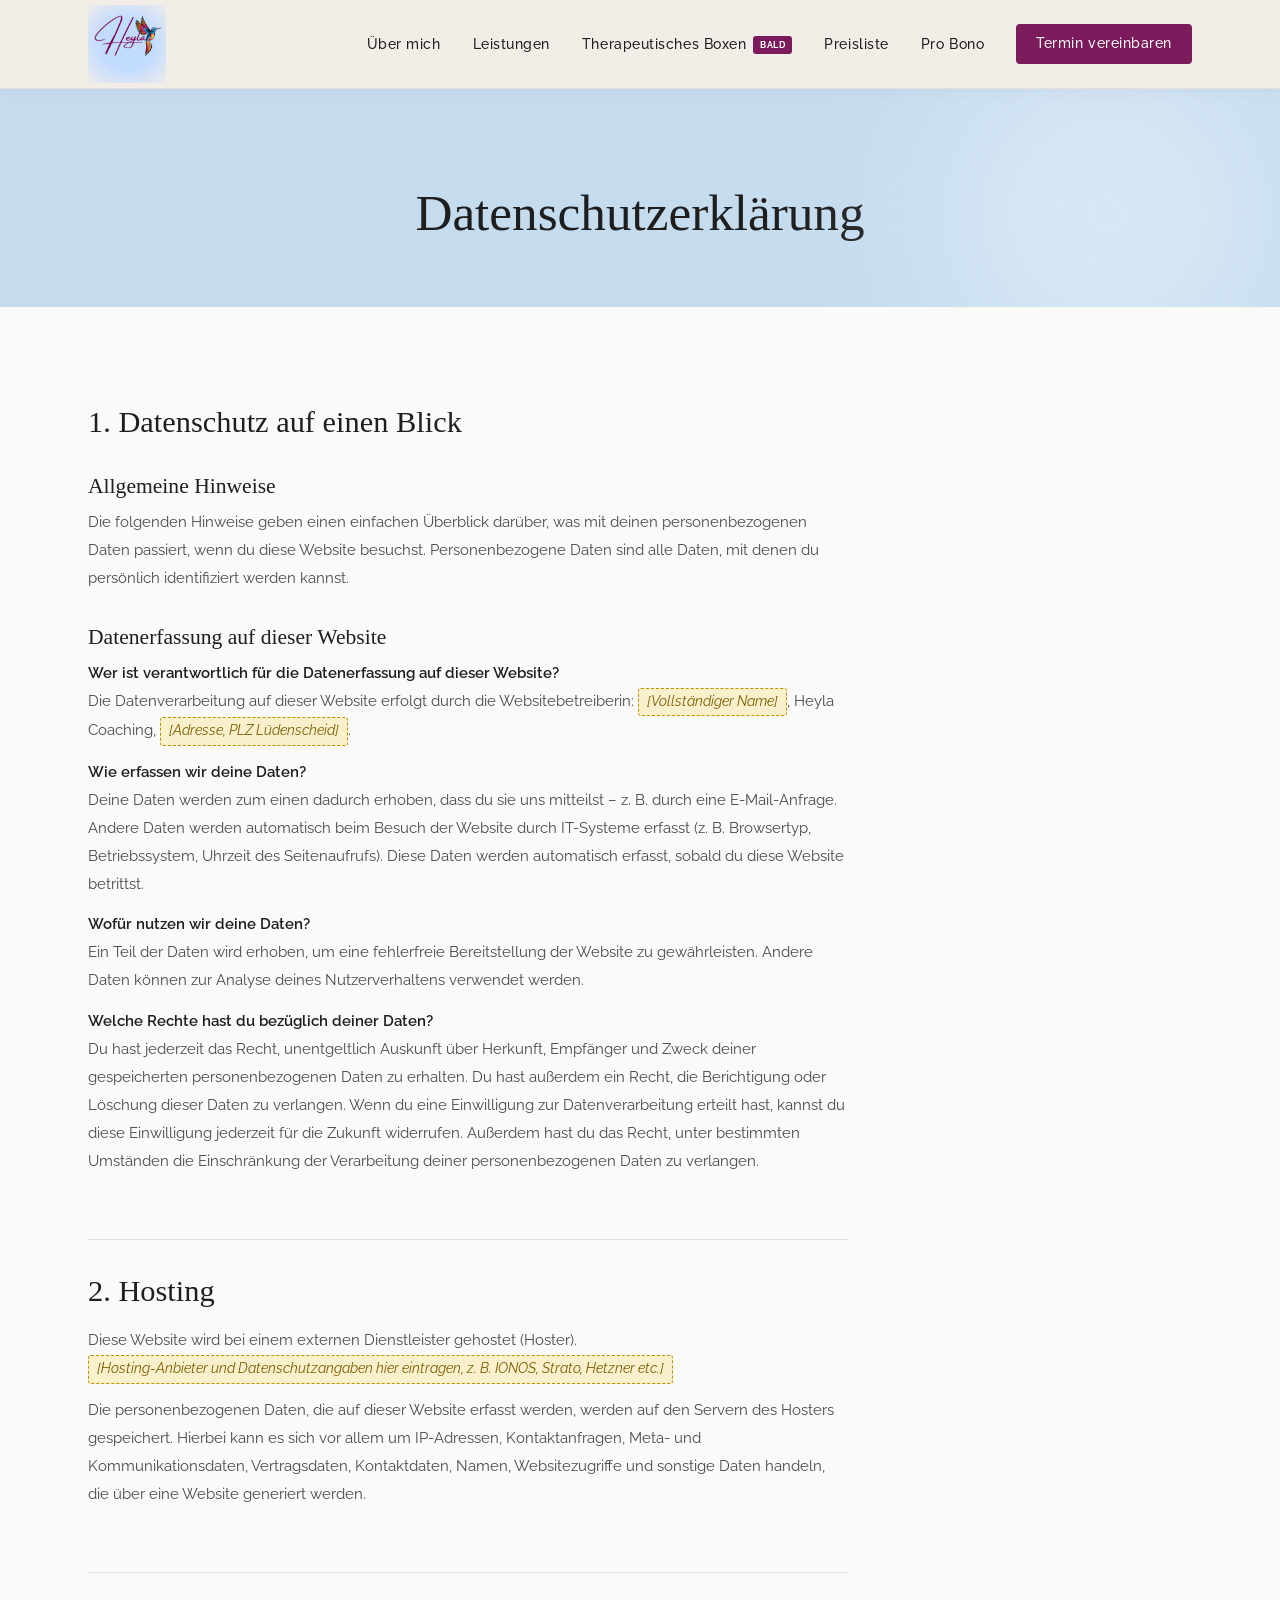
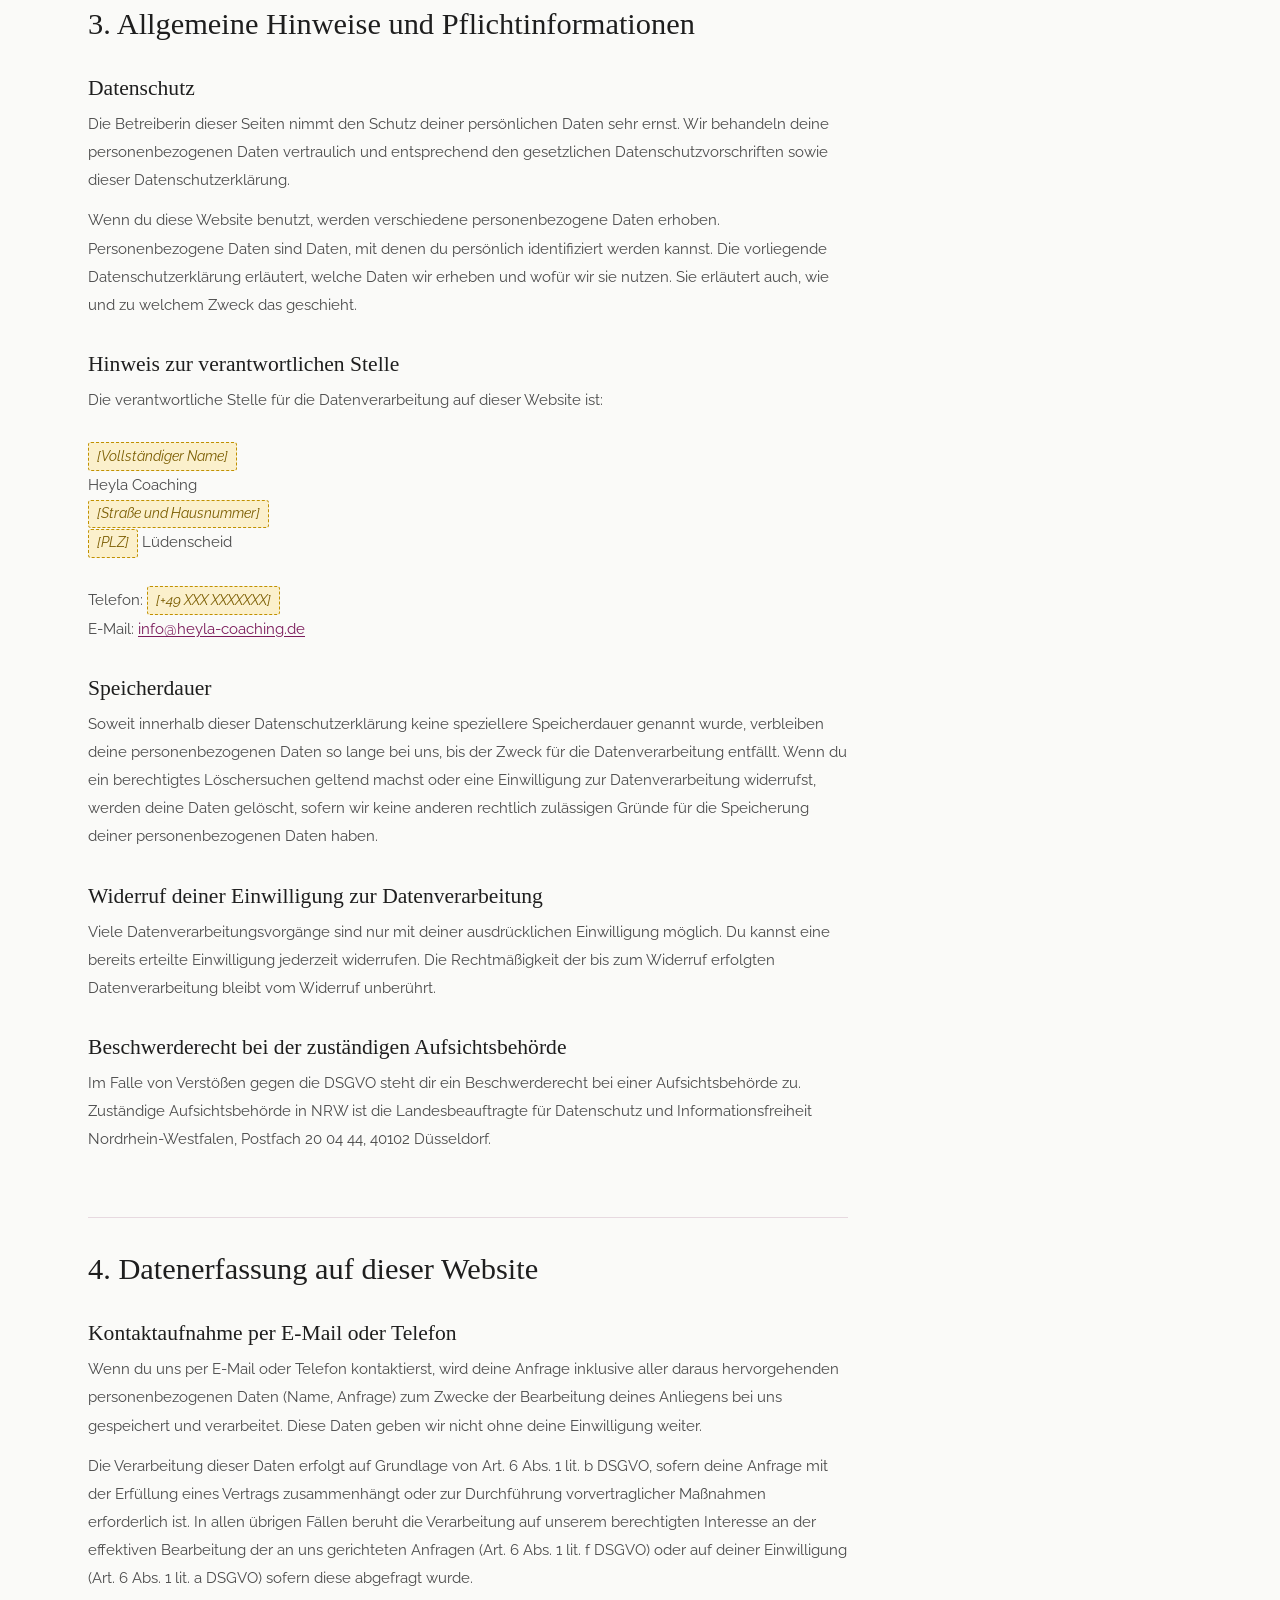
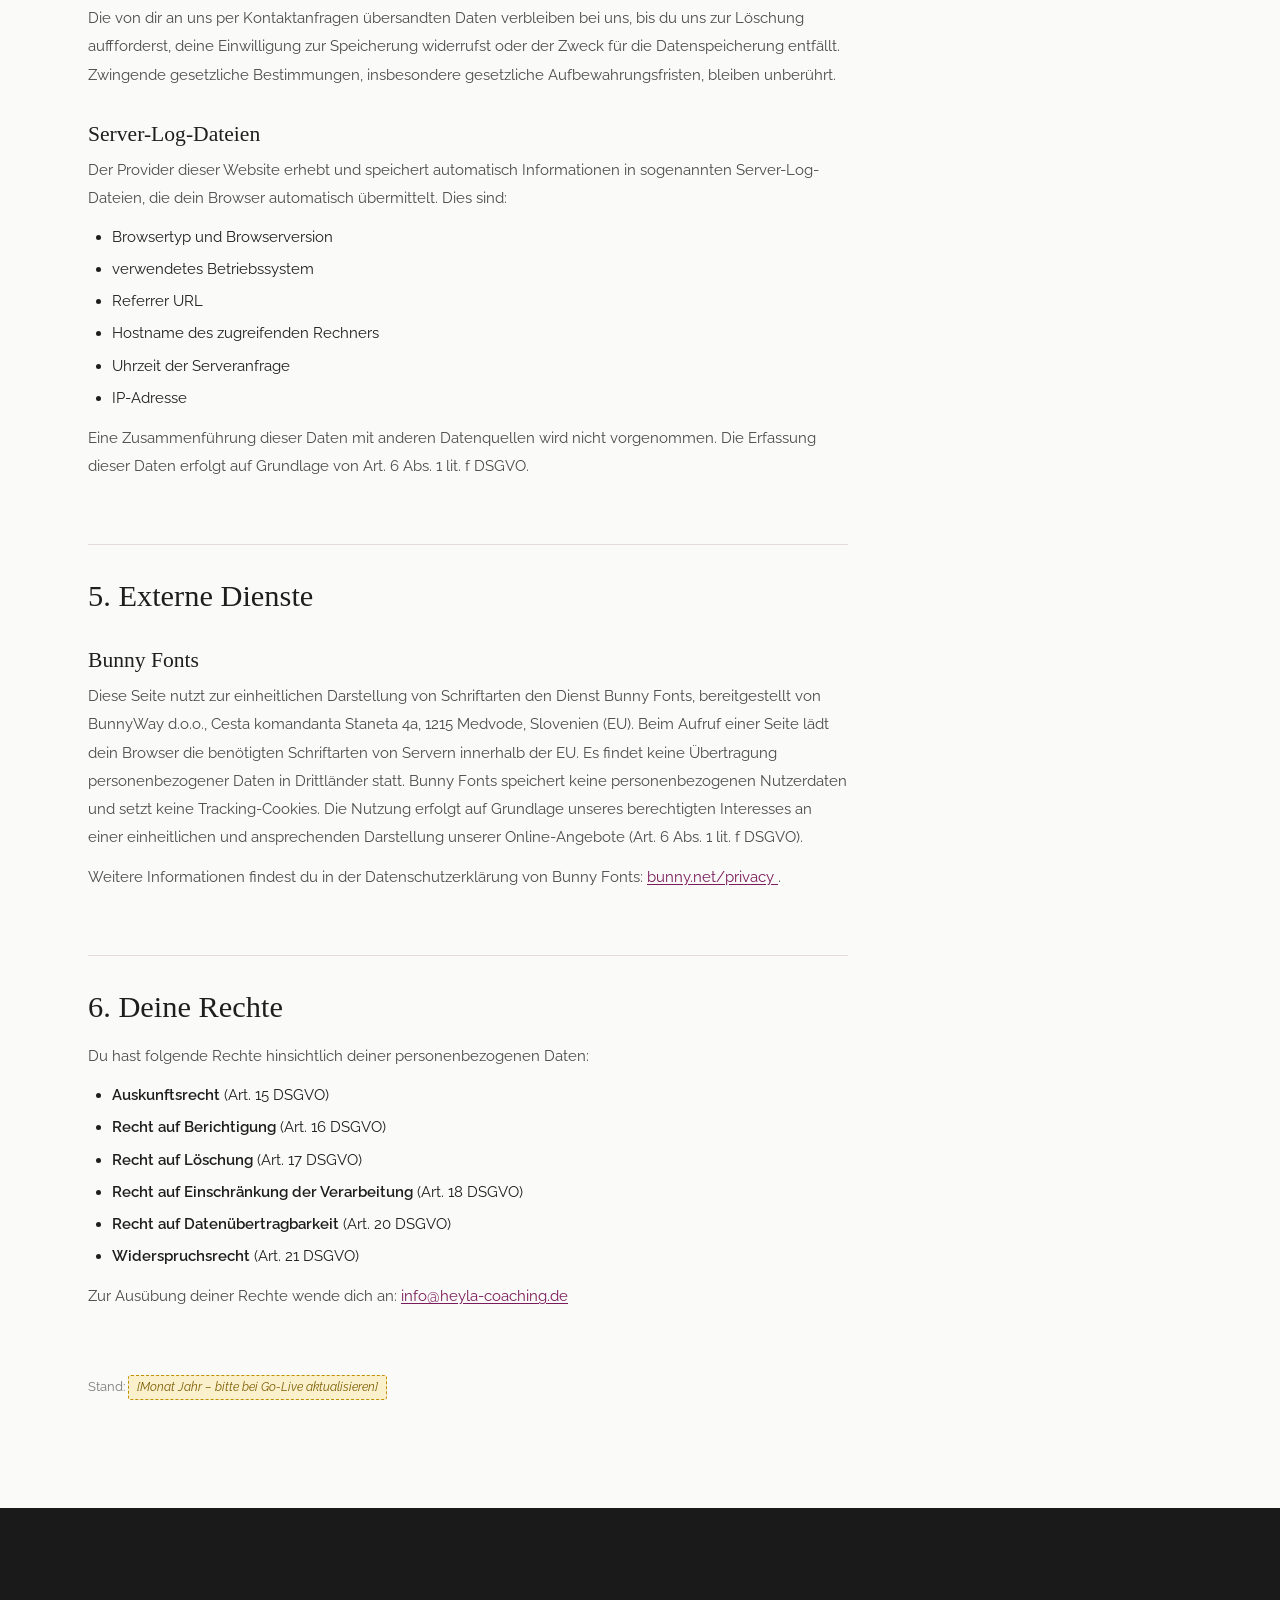
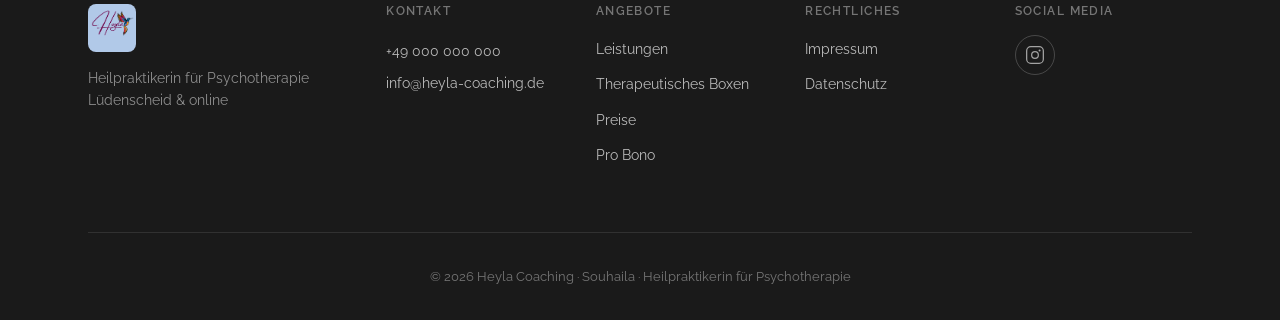
==== datenschutz.html @ d90b0744 "Mobile-Optimierung + Pre-Launch-Test Responsive: - 768px: Spacing reduziert, probono-who-grid 1 Spal" ====
<!DOCTYPE html>
<html lang="de">
<head>
  <meta charset="UTF-8">
  <meta name="viewport" content="width=device-width, initial-scale=1.0">
  <meta name="robots" content="noindex">
  <title>Datenschutzerklärung – Heyla Coaching</title>

  <link rel="preconnect" href="https://fonts.bunny.net">
  <link href="https://fonts.bunny.net/css?family=cormorant-garamond:300,300i,400,400i,500,500i,600,600i|great-vibes:400|raleway:300,400,500,600&display=swap" rel="stylesheet">

  <link rel="stylesheet" href="style.css">
</head>
<body>

  <!-- ===== HEADER ===== -->
  <header class="header" id="header">
    <div class="header__inner container">

      <a href="index.html" class="header__logo">
        <img src="Logo.jpg" alt="Heyla Coaching Logo" class="logo-img">
      </a>

      <nav class="nav" id="nav" aria-label="Hauptnavigation">
        <ul class="nav__list">
          <li><a href="index.html#ueber-mich" class="nav__link">Über mich</a></li>
          <li><a href="index.html#angebote" class="nav__link">Leistungen</a></li>
          <li>
            <a href="therapeutisches-boxen.html" class="nav__link nav__link--badge">
              Therapeutisches Boxen
              <span class="nav__badge">Bald</span>
            </a>
          </li>
          <li><a href="honorar.html" class="nav__link">Preisliste</a></li>
          <li><a href="pro-bono.html" class="nav__link">Pro Bono</a></li>
          <li><a href="index.html#kontakt" class="nav__link nav__link--cta">Termin vereinbaren</a></li>
        </ul>
      </nav>

      <button class="burger" id="burger" aria-label="Menü öffnen" aria-expanded="false">
        <span></span>
        <span></span>
        <span></span>
      </button>

    </div>
  </header>

  <main>

    <section class="page-hero" style="padding-bottom: var(--space-md);">
      <div class="container">
        <h1 class="page-hero__title" style="font-size: clamp(2rem, 5vw, 3.2rem);">Datenschutz&shy;erklärung</h1>
      </div>
    </section>

    <section class="legal-page">
      <div class="container">
        <div class="legal-content">

          <h2>1. Datenschutz auf einen Blick</h2>

          <h3>Allgemeine Hinweise</h3>
          <p>
            Die folgenden Hinweise geben einen einfachen Überblick darüber, was mit deinen
            personenbezogenen Daten passiert, wenn du diese Website besuchst. Personenbezogene
            Daten sind alle Daten, mit denen du persönlich identifiziert werden kannst.
          </p>

          <h3>Datenerfassung auf dieser Website</h3>
          <p>
            <strong>Wer ist verantwortlich für die Datenerfassung auf dieser Website?</strong><br>
            Die Datenverarbeitung auf dieser Website erfolgt durch die Websitebetreiberin:
            <span class="placeholder-field">[Vollständiger Name]</span>, Heyla Coaching,
            <span class="placeholder-field">[Adresse, PLZ Lüdenscheid]</span>.
          </p>
          <p>
            <strong>Wie erfassen wir deine Daten?</strong><br>
            Deine Daten werden zum einen dadurch erhoben, dass du sie uns mitteilst –
            z. B. durch eine E-Mail-Anfrage. Andere Daten werden automatisch beim Besuch
            der Website durch IT-Systeme erfasst (z. B. Browsertyp, Betriebssystem, Uhrzeit des Seitenaufrufs).
            Diese Daten werden automatisch erfasst, sobald du diese Website betrittst.
          </p>
          <p>
            <strong>Wofür nutzen wir deine Daten?</strong><br>
            Ein Teil der Daten wird erhoben, um eine fehlerfreie Bereitstellung der Website zu gewährleisten.
            Andere Daten können zur Analyse deines Nutzerverhaltens verwendet werden.
          </p>
          <p>
            <strong>Welche Rechte hast du bezüglich deiner Daten?</strong><br>
            Du hast jederzeit das Recht, unentgeltlich Auskunft über Herkunft, Empfänger und Zweck
            deiner gespeicherten personenbezogenen Daten zu erhalten. Du hast außerdem ein Recht,
            die Berichtigung oder Löschung dieser Daten zu verlangen. Wenn du eine Einwilligung zur
            Datenverarbeitung erteilt hast, kannst du diese Einwilligung jederzeit für die Zukunft
            widerrufen. Außerdem hast du das Recht, unter bestimmten Umständen die Einschränkung
            der Verarbeitung deiner personenbezogenen Daten zu verlangen.
          </p>

          <h2>2. Hosting</h2>
          <p>
            Diese Website wird bei einem externen Dienstleister gehostet (Hoster).
            <span class="placeholder-field">[Hosting-Anbieter und Datenschutzangaben hier eintragen, z. B. IONOS, Strato, Hetzner etc.]</span>
          </p>
          <p>
            Die personenbezogenen Daten, die auf dieser Website erfasst werden, werden auf den Servern
            des Hosters gespeichert. Hierbei kann es sich vor allem um IP-Adressen, Kontaktanfragen,
            Meta- und Kommunikationsdaten, Vertragsdaten, Kontaktdaten, Namen, Websitezugriffe und
            sonstige Daten handeln, die über eine Website generiert werden.
          </p>

          <h2>3. Allgemeine Hinweise und Pflichtinformationen</h2>

          <h3>Datenschutz</h3>
          <p>
            Die Betreiberin dieser Seiten nimmt den Schutz deiner persönlichen Daten sehr ernst.
            Wir behandeln deine personenbezogenen Daten vertraulich und entsprechend den gesetzlichen
            Datenschutzvorschriften sowie dieser Datenschutzerklärung.
          </p>
          <p>
            Wenn du diese Website benutzt, werden verschiedene personenbezogene Daten erhoben.
            Personenbezogene Daten sind Daten, mit denen du persönlich identifiziert werden kannst.
            Die vorliegende Datenschutzerklärung erläutert, welche Daten wir erheben und wofür wir
            sie nutzen. Sie erläutert auch, wie und zu welchem Zweck das geschieht.
          </p>

          <h3>Hinweis zur verantwortlichen Stelle</h3>
          <p>
            Die verantwortliche Stelle für die Datenverarbeitung auf dieser Website ist:<br><br>
            <span class="placeholder-field">[Vollständiger Name]</span><br>
            Heyla Coaching<br>
            <span class="placeholder-field">[Straße und Hausnummer]</span><br>
            <span class="placeholder-field">[PLZ]</span> Lüdenscheid<br><br>
            Telefon: <span class="placeholder-field">[+49 XXX XXXXXXX]</span><br>
            E-Mail: <a href="mailto:info@heyla-coaching.de">info@heyla-coaching.de</a>
          </p>

          <h3>Speicherdauer</h3>
          <p>
            Soweit innerhalb dieser Datenschutzerklärung keine speziellere Speicherdauer genannt wurde,
            verbleiben deine personenbezogenen Daten so lange bei uns, bis der Zweck für die
            Datenverarbeitung entfällt. Wenn du ein berechtigtes Löschersuchen geltend machst oder
            eine Einwilligung zur Datenverarbeitung widerrufst, werden deine Daten gelöscht,
            sofern wir keine anderen rechtlich zulässigen Gründe für die Speicherung deiner
            personenbezogenen Daten haben.
          </p>

          <h3>Widerruf deiner Einwilligung zur Datenverarbeitung</h3>
          <p>
            Viele Datenverarbeitungsvorgänge sind nur mit deiner ausdrücklichen Einwilligung möglich.
            Du kannst eine bereits erteilte Einwilligung jederzeit widerrufen. Die Rechtmäßigkeit
            der bis zum Widerruf erfolgten Datenverarbeitung bleibt vom Widerruf unberührt.
          </p>

          <h3>Beschwerderecht bei der zuständigen Aufsichtsbehörde</h3>
          <p>
            Im Falle von Verstößen gegen die DSGVO steht dir ein Beschwerderecht bei einer
            Aufsichtsbehörde zu. Zuständige Aufsichtsbehörde in NRW ist die
            Landesbeauftragte für Datenschutz und Informationsfreiheit Nordrhein-Westfalen,
            Postfach 20 04 44, 40102 Düsseldorf.
          </p>

          <h2>4. Datenerfassung auf dieser Website</h2>

          <h3>Kontaktaufnahme per E-Mail oder Telefon</h3>
          <p>
            Wenn du uns per E-Mail oder Telefon kontaktierst, wird deine Anfrage inklusive aller daraus
            hervorgehenden personenbezogenen Daten (Name, Anfrage) zum Zwecke der Bearbeitung deines
            Anliegens bei uns gespeichert und verarbeitet. Diese Daten geben wir nicht ohne deine
            Einwilligung weiter.
          </p>
          <p>
            Die Verarbeitung dieser Daten erfolgt auf Grundlage von Art. 6 Abs. 1 lit. b DSGVO,
            sofern deine Anfrage mit der Erfüllung eines Vertrags zusammenhängt oder zur Durchführung
            vorvertraglicher Maßnahmen erforderlich ist. In allen übrigen Fällen beruht die Verarbeitung
            auf unserem berechtigten Interesse an der effektiven Bearbeitung der an uns gerichteten
            Anfragen (Art. 6 Abs. 1 lit. f DSGVO) oder auf deiner Einwilligung (Art. 6 Abs. 1 lit. a DSGVO)
            sofern diese abgefragt wurde.
          </p>
          <p>
            Die von dir an uns per Kontaktanfragen übersandten Daten verbleiben bei uns, bis du uns
            zur Löschung auffforderst, deine Einwilligung zur Speicherung widerrufst oder der Zweck
            für die Datenspeicherung entfällt. Zwingende gesetzliche Bestimmungen, insbesondere
            gesetzliche Aufbewahrungsfristen, bleiben unberührt.
          </p>

          <h3>Server-Log-Dateien</h3>
          <p>
            Der Provider dieser Website erhebt und speichert automatisch Informationen in sogenannten
            Server-Log-Dateien, die dein Browser automatisch übermittelt. Dies sind:
          </p>
          <ul>
            <li>Browsertyp und Browserversion</li>
            <li>verwendetes Betriebssystem</li>
            <li>Referrer URL</li>
            <li>Hostname des zugreifenden Rechners</li>
            <li>Uhrzeit der Serveranfrage</li>
            <li>IP-Adresse</li>
          </ul>
          <p>
            Eine Zusammenführung dieser Daten mit anderen Datenquellen wird nicht vorgenommen.
            Die Erfassung dieser Daten erfolgt auf Grundlage von Art. 6 Abs. 1 lit. f DSGVO.
          </p>

          <h2>5. Externe Dienste</h2>

          <h3>Bunny Fonts</h3>
          <p>
            Diese Seite nutzt zur einheitlichen Darstellung von Schriftarten den Dienst Bunny Fonts,
            bereitgestellt von BunnyWay d.o.o., Cesta komandanta Staneta 4a, 1215 Medvode, Slovenien (EU).
            Beim Aufruf einer Seite lädt dein Browser die benötigten Schriftarten von Servern innerhalb
            der EU. Es findet keine Übertragung personenbezogener Daten in Drittländer statt.
            Bunny Fonts speichert keine personenbezogenen Nutzerdaten und setzt keine Tracking-Cookies.
            Die Nutzung erfolgt auf Grundlage unseres berechtigten Interesses an einer einheitlichen
            und ansprechenden Darstellung unserer Online-Angebote (Art. 6 Abs. 1 lit. f DSGVO).
          </p>
          <p>
            Weitere Informationen findest du in der Datenschutzerklärung von Bunny Fonts:
            <a href="https://bunny.net/privacy" target="_blank" rel="noopener noreferrer">
              bunny.net/privacy
            </a>.
          </p>

          <h2>6. Deine Rechte</h2>
          <p>Du hast folgende Rechte hinsichtlich deiner personenbezogenen Daten:</p>
          <ul>
            <li><strong>Auskunftsrecht</strong> (Art. 15 DSGVO)</li>
            <li><strong>Recht auf Berichtigung</strong> (Art. 16 DSGVO)</li>
            <li><strong>Recht auf Löschung</strong> (Art. 17 DSGVO)</li>
            <li><strong>Recht auf Einschränkung der Verarbeitung</strong> (Art. 18 DSGVO)</li>
            <li><strong>Recht auf Datenübertragbarkeit</strong> (Art. 20 DSGVO)</li>
            <li><strong>Widerspruchsrecht</strong> (Art. 21 DSGVO)</li>
          </ul>
          <p>
            Zur Ausübung deiner Rechte wende dich an:
            <a href="mailto:info@heyla-coaching.de">info@heyla-coaching.de</a>
          </p>

          <p style="margin-top: var(--space-lg); font-size: 0.82rem; color: var(--text-light);">
            Stand: <span class="placeholder-field">[Monat Jahr – bitte bei Go-Live aktualisieren]</span>
          </p>

        </div>
      </div>
    </section>

  </main>

  <!-- ===== FOOTER ===== -->
  <footer class="footer">
    <div class="container">
      <div class="footer__inner">

        <div class="footer__brand">
          <img src="Logo.jpg" alt="Heyla Coaching" class="footer__logo">
          <p class="footer__tagline">Heilpraktikerin für Psychotherapie<br>Lüdenscheid &amp; online</p>
        </div>

        <div class="footer__contact">
          <h4 class="footer__heading">Kontakt</h4>
          <p>
            <a href="tel:+49000000000" class="footer__link">+49 000 000 000</a><br>
            <a href="mailto:info@heyla-coaching.de" class="footer__link">info@heyla-coaching.de</a>
          </p>
        </div>

        <div class="footer__nav">
          <h4 class="footer__heading">Angebote</h4>
          <ul class="footer__list">
            <li><a href="index.html#angebote" class="footer__link">Leistungen</a></li>
            <li><a href="therapeutisches-boxen.html" class="footer__link">Therapeutisches Boxen</a></li>
            <li><a href="honorar.html" class="footer__link">Preise</a></li>
            <li><a href="pro-bono.html" class="footer__link">Pro Bono</a></li>
          </ul>
        </div>

        <div class="footer__nav">
          <h4 class="footer__heading">Rechtliches</h4>
          <ul class="footer__list">
            <li><a href="impressum.html" class="footer__link">Impressum</a></li>
            <li><a href="datenschutz.html" class="footer__link">Datenschutz</a></li>
          </ul>
        </div>

        <div class="footer__social">
          <h4 class="footer__heading">Social Media</h4>
          <div class="social-links">
            <a href="https://www.instagram.com/heyla_coaching?igsh=MWkzM3N6ZHNwd3JidQ==" data-instagram-consent class="social-link" aria-label="Instagram" target="_blank" rel="noopener noreferrer">
              <svg width="20" height="20" viewBox="0 0 24 24" fill="none" stroke="currentColor" stroke-width="1.5">
                <rect x="2" y="2" width="20" height="20" rx="5" ry="5"/>
                <circle cx="12" cy="12" r="4"/>
                <circle cx="17.5" cy="6.5" r="0.5" fill="currentColor"/>
              </svg>
            </a>
          </div>
        </div>

      </div>

      <div class="footer__bottom">
        <p>&copy; 2026 Heyla Coaching · Souhaila · Heilpraktikerin für Psychotherapie</p>
      </div>

    </div>
  </footer>

  <script src="script.js"></script>
</body>
</html>
---- style.css ----
/* ============================================
   HEYLA COACHING – Stylesheet
   Heilpraktikerin für Psychotherapie
   Lüdenscheid & online
   ============================================ */

/* ===== CSS VARIABLEN ===== */
:root {
  /* Farben aus dem Logo */
  --powder-blue:    #C5DCEF;
  --powder-mid:     #A8C7E0;
  --powder-deep:    #8AAECB;
  --berry:          #7B1B5B;
  --berry-dark:     #5C1244;
  --berry-light:    #9B2B75;

  /* Neutrale Töne */
  --white:          #FAFAF8;
  --cream:          #F3EDE8;
  --text-dark:      #1E1E1E;
  --text-mid:       #4A4A4A;
  --text-light:     #7A7A7A;
  --border:         rgba(123, 27, 91, 0.15);

  /* Typografie */
  --font-display:   'Great Vibes', cursive;
  --font-heading:   'Cormorant Garamond', Georgia, serif;
  --font-body:      'Raleway', system-ui, sans-serif;

  /* Abstände */
  --space-xs:   0.5rem;
  --space-sm:   1rem;
  --space-md:   2rem;
  --space-lg:   4rem;
  --space-xl:   6rem;
  --space-2xl:  9rem;

  /* Layout */
  --container:    1200px;
  --container-narrow: 760px;
  --radius:       12px;
  --radius-lg:    24px;

  /* Übergänge */
  --transition:   0.3s ease;
}

/* ===== RESET & BASIS ===== */
*, *::before, *::after {
  box-sizing: border-box;
  margin: 0;
  padding: 0;
}

html {
  scroll-behavior: smooth;
  font-size: 16px;
}

body {
  font-family: var(--font-body);
  font-weight: 400;
  color: var(--text-dark);
  background-color: var(--white);
  line-height: 1.7;
  -webkit-font-smoothing: antialiased;
}

img {
  max-width: 100%;
  height: auto;
  display: block;
}

a {
  color: inherit;
  text-decoration: none;
}

ul {
  list-style: none;
}

/* ===== TYPOGRAFIE ===== */
h1, h2, h3, h4 {
  font-family: var(--font-heading);
  font-weight: 400;
  line-height: 1.25;
  color: var(--text-dark);
}

h1 { font-size: clamp(2.4rem, 6vw, 4.2rem); }
h2 { font-size: clamp(2rem, 4vw, 3rem); }
h3 { font-size: clamp(1.2rem, 2.5vw, 1.6rem); }

em {
  font-style: italic;
  color: var(--berry);
}

p {
  font-size: clamp(0.95rem, 2vw, 1.05rem);
  color: var(--text-mid);
  line-height: 1.8;
}

strong {
  font-weight: 600;
  color: var(--text-dark);
}

/* ===== LAYOUT-HELFER ===== */
.container {
  width: 100%;
  max-width: var(--container);
  margin-inline: auto;
  padding-inline: clamp(1.25rem, 5vw, 3rem);
}

.container--narrow {
  max-width: var(--container-narrow);
}

.text-center {
  text-align: center;
}

.cta-spacing {
  margin-top: var(--space-lg);
}

/* ===== SECTION HEADER ===== */
.section-header {
  margin-bottom: var(--space-lg);
}

.section-tag {
  display: inline-block;
  font-family: var(--font-body);
  font-size: 0.75rem;
  font-weight: 600;
  letter-spacing: 0.15em;
  text-transform: uppercase;
  color: var(--berry);
  margin-bottom: var(--space-sm);
}

.section-tag--light {
  color: rgba(255, 255, 255, 0.8);
}

.section-title {
  margin-top: 0.5rem;
}

/* ===== BUTTONS ===== */
.btn {
  display: inline-flex;
  align-items: center;
  justify-content: center;
  min-height: 52px;
  padding: 0.85rem 2rem;
  font-family: var(--font-body);
  font-size: 0.9rem;
  font-weight: 600;
  letter-spacing: 0.05em;
  text-transform: uppercase;
  border-radius: 4px;
  border: 2px solid transparent;
  cursor: pointer;
  transition: background var(--transition), color var(--transition),
              border-color var(--transition), transform var(--transition),
              box-shadow var(--transition);
  white-space: nowrap;
}

.btn:hover {
  transform: translateY(-2px);
}

.btn--primary {
  background: var(--berry);
  color: var(--white);
  border-color: var(--berry);
}

.btn--primary:hover {
  background: var(--berry-dark);
  border-color: var(--berry-dark);
  box-shadow: 0 8px 24px rgba(123, 27, 91, 0.3);
}

.btn--outline {
  background: transparent;
  color: var(--berry);
  border-color: var(--berry);
}

.btn--outline:hover {
  background: var(--berry);
  color: var(--white);
}

.btn--white {
  background: var(--white);
  color: var(--berry);
  border-color: var(--white);
}

.btn--white:hover {
  background: var(--cream);
  box-shadow: 0 8px 24px rgba(0, 0, 0, 0.15);
}

.btn--outline-white {
  background: transparent;
  color: var(--white);
  border-color: rgba(255, 255, 255, 0.6);
}

.btn--outline-white:hover {
  background: rgba(255, 255, 255, 0.15);
  border-color: var(--white);
}

/* ===== HEADER ===== */
.header {
  position: fixed;
  top: 0;
  left: 0;
  right: 0;
  z-index: 100;
  background: var(--cream);
  border-bottom: 1px solid rgba(123, 27, 91, 0.08);
  box-shadow: 0 2px 16px rgba(0, 0, 0, 0.04);
  transition: box-shadow var(--transition);
}

.header__inner {
  display: flex;
  align-items: center;
  justify-content: space-between;
  height: 88px;
}

.header__logo {
  flex-shrink: 0;
}

.logo-img {
  height: 78px;
  width: auto;
  object-fit: contain;
  /* Ränder weich in den weißen Header ausblenden */
  -webkit-mask-image: radial-gradient(ellipse 78% 72% at 50% 50%, black 45%, transparent 100%);
  mask-image: radial-gradient(ellipse 78% 72% at 50% 50%, black 45%, transparent 100%);
}

/* Navigation */
.nav__list {
  display: flex;
  align-items: center;
  gap: clamp(1rem, 2.5vw, 2rem);
}

.nav__link {
  font-size: 0.85rem;
  font-weight: 500;
  letter-spacing: 0.04em;
  color: var(--text-dark);
  transition: color var(--transition);
  position: relative;
}

.nav__link::after {
  content: '';
  position: absolute;
  left: 0;
  bottom: -4px;
  width: 0;
  height: 1px;
  background: var(--berry);
  transition: width var(--transition);
}

.nav__link:hover {
  color: var(--berry);
}

.nav__link:hover::after {
  width: 100%;
}

.nav__link--cta {
  background: var(--berry);
  color: var(--white) !important;
  padding: 0.5rem 1.25rem;
  border-radius: 4px;
  min-height: 40px;
  display: inline-flex;
  align-items: center;
  transition: background var(--transition), transform var(--transition);
}

.nav__link--cta::after { display: none; }

.nav__link--cta:hover {
  background: var(--berry-dark);
  transform: translateY(-1px);
}

/* Burger Menu */
.burger {
  display: none;
  flex-direction: column;
  gap: 5px;
  background: none;
  border: none;
  cursor: pointer;
  padding: 8px;
  min-height: 44px;
  min-width: 44px;
  align-items: center;
  justify-content: center;
}

.burger span {
  display: block;
  width: 24px;
  height: 1.5px;
  background: var(--text-dark);
  transition: transform var(--transition), opacity var(--transition);
}

.burger.open span:nth-child(1) {
  transform: translateY(6.5px) rotate(45deg);
}

.burger.open span:nth-child(2) {
  opacity: 0;
}

.burger.open span:nth-child(3) {
  transform: translateY(-6.5px) rotate(-45deg);
}

/* ===== HERO ===== */
@keyframes orb1 {
  0%, 100% { transform: translate(0, 0) scale(1); }
  33%       { transform: translate(40px, -30px) scale(1.08); }
  66%       { transform: translate(-20px, 20px) scale(0.95); }
}
@keyframes orb2 {
  0%, 100% { transform: translate(0, 0) scale(1); }
  40%       { transform: translate(-50px, 30px) scale(1.12); }
  75%       { transform: translate(30px, -20px) scale(0.92); }
}
@keyframes orb3 {
  0%, 100% { transform: translate(0, 0) scale(1); }
  50%       { transform: translate(25px, 40px) scale(1.06); }
}

.hero {
  background: #C5DCEF;
  padding-top: calc(88px + var(--space-xl));
  padding-bottom: var(--space-lg);
  position: relative;
  overflow: hidden;
}

/* Sanft schwebende Farbkreise */
.hero::before,
.hero::after {
  content: '';
  position: absolute;
  border-radius: 50%;
  pointer-events: none;
  filter: blur(70px);
}

/* Orb oben rechts – warmes Weiß */
.hero::before {
  width: 55vw;
  height: 55vw;
  max-width: 700px;
  max-height: 700px;
  top: -20%;
  right: -10%;
  background: radial-gradient(circle, rgba(255,255,255,0.55) 0%, rgba(197,220,239,0.1) 70%);
  animation: orb1 14s ease-in-out infinite;
}

/* Orb unten links – zartes Berry */
.hero::after {
  width: 40vw;
  height: 40vw;
  max-width: 500px;
  max-height: 500px;
  bottom: -15%;
  left: -8%;
  background: radial-gradient(circle, rgba(155,43,117,0.10) 0%, rgba(197,220,239,0.0) 70%);
  animation: orb2 18s ease-in-out infinite;
}

/* Dritter Orb – mittiges Aufhellen */
.hero .hero-orb3 {
  position: absolute;
  width: 30vw;
  height: 30vw;
  max-width: 380px;
  max-height: 380px;
  top: 30%;
  left: 35%;
  border-radius: 50%;
  pointer-events: none;
  filter: blur(60px);
  background: radial-gradient(circle, rgba(255,255,255,0.30) 0%, transparent 70%);
  animation: orb3 22s ease-in-out infinite;
}

.hero__inner {
  display: grid;
  grid-template-columns: 1.1fr 1fr;
  gap: var(--space-lg);
  align-items: center;
}

.hero__content {
  max-width: 640px;
}

.hero__eyebrow {
  font-size: 0.8rem;
  font-weight: 600;
  letter-spacing: 0.12em;
  text-transform: uppercase;
  color: var(--berry);
  margin-bottom: var(--space-md);
}

.hero__headline {
  font-family: var(--font-heading);
  font-size: clamp(2.8rem, 7vw, 5rem);
  font-weight: 300;
  line-height: 1.15;
  color: var(--text-dark);
  margin-bottom: var(--space-md);
}

.hero__sub {
  font-size: clamp(1rem, 2.5vw, 1.15rem);
  color: var(--text-mid);
  margin-bottom: var(--space-md);
  max-width: 520px;
  line-height: 1.9;
}

.hero__hint {
  margin-top: var(--space-sm);
  font-size: 0.82rem;
  color: var(--text-light);
  letter-spacing: 0.03em;
}

/* Hero Visual */
.hero__visual {
  display: flex;
  align-items: center;
  justify-content: center;
}

/* Hero Foto */
.hero__photo-wrap {
  position: relative;
  width: clamp(280px, 38vw, 480px);
  flex-shrink: 0;
}

.hero__photo-wrap::before {
  display: none;
}

.hero__photo {
  width: 100%;
  aspect-ratio: 4 / 3;
  object-fit: cover;
  object-position: center center;
  border-radius: var(--radius-lg);
  display: block;
  position: relative;
  z-index: 1;
}

/* Welle */
.wave {
  position: absolute;
  bottom: 0;
  left: 0;
  right: 0;
  line-height: 0;
}

.wave svg {
  width: 100%;
  height: 80px;
}

/* ===== INTRO ===== */
.intro {
  background: var(--white);
  padding: var(--space-xl) 0;
}

.intro__text {
  font-size: clamp(1.05rem, 2.5vw, 1.2rem);
  line-height: 1.9;
  max-width: 640px;
  margin-inline: auto;
  margin-top: var(--space-md);
}

/* ===== LEISTUNGEN ===== */
.leistungen {
  background: var(--powder-blue);
  padding: var(--space-xl) 0;
}

.cards {
  display: grid;
  grid-template-columns: repeat(auto-fit, minmax(min(100%, 300px), 1fr));
  gap: var(--space-md);
  margin-top: var(--space-lg);
}

.card {
  background: var(--white);
  border-radius: var(--radius-lg);
  padding: clamp(1.5rem, 4vw, 2.5rem);
  border: 1px solid var(--border);
  transition: transform var(--transition), box-shadow var(--transition);
}

.card:hover {
  transform: translateY(-4px);
  box-shadow: 0 16px 48px rgba(0, 0, 0, 0.08);
}

.card--accent {
  background: var(--berry);
  border-color: var(--berry);
}

.card--accent .card__icon,
.card--accent .card__title,
.card--accent .card__text {
  color: var(--white);
}

.card__icon {
  color: var(--berry);
  margin-bottom: var(--space-md);
}

.card__title {
  font-family: var(--font-heading);
  font-size: 1.4rem;
  font-weight: 400;
  margin-bottom: var(--space-sm);
  color: var(--text-dark);
}

.card__text {
  font-size: 0.95rem;
  line-height: 1.8;
}

/* ===== ABLAUF ===== */
.ablauf {
  background: var(--white);
  padding: var(--space-xl) 0;
}

.steps {
  display: flex;
  align-items: flex-start;
  gap: 0;
  margin-top: var(--space-lg);
  flex-wrap: wrap;
}

.step {
  flex: 1;
  min-width: 200px;
  display: flex;
  flex-direction: column;
  align-items: center;
  text-align: center;
  padding: 0 var(--space-md);
}

.step__number {
  font-family: var(--font-heading);
  font-size: 4rem;
  font-weight: 300;
  color: var(--powder-mid);
  line-height: 1;
  margin-bottom: var(--space-md);
  transition: color var(--transition);
}

.step:hover .step__number {
  color: var(--berry-light);
}

.step__title {
  font-family: var(--font-heading);
  font-size: 1.35rem;
  font-weight: 400;
  margin-bottom: var(--space-sm);
}

.step__text {
  font-size: 0.95rem;
  line-height: 1.8;
}

.step__connector {
  flex: 0 0 60px;
  height: 1px;
  background: linear-gradient(to right, var(--powder-mid), transparent);
  margin-top: 2rem;
  align-self: flex-start;
}

/* ===== WARUM HEYLA ===== */
.warum {
  background: var(--powder-blue);
  padding: var(--space-xl) 0;
}

.usps {
  display: grid;
  grid-template-columns: repeat(auto-fit, minmax(min(100%, 240px), 1fr));
  gap: var(--space-md);
  margin-top: var(--space-lg);
}

.usp {
  background: rgba(255, 255, 255, 0.6);
  border-radius: var(--radius);
  padding: var(--space-md) var(--space-md) var(--space-md);
  border: 1px solid rgba(255, 255, 255, 0.8);
  backdrop-filter: blur(8px);
  transition: background var(--transition), transform var(--transition);
}

.usp:hover {
  background: rgba(255, 255, 255, 0.85);
  transform: translateY(-3px);
}

.usp__icon {
  font-size: 1.1rem;
  color: var(--berry);
  margin-bottom: 0.75rem;
}

.usp__title {
  font-family: var(--font-heading);
  font-size: 1.2rem;
  font-weight: 500;
  margin-bottom: 0.5rem;
}

.usp__text {
  font-size: 0.9rem;
  line-height: 1.7;
}

/* ===== ÜBER MICH ===== */
.ueber {
  background: var(--white);
  padding: var(--space-xl) 0;
}

.ueber__inner {
  display: grid;
  grid-template-columns: 1fr 1.6fr;
  gap: clamp(2rem, 6vw, 5rem);
  align-items: center;
}

.ueber__image-wrap {
  position: relative;
}

.ueber__photo {
  width: 100%;
  aspect-ratio: 3 / 4;
  object-fit: cover;
  object-position: top center;
  border-radius: var(--radius-lg);
  display: block;
}


.ueber__content {
  display: flex;
  flex-direction: column;
  gap: var(--space-sm);
}

.ueber__content .section-title {
  margin-bottom: var(--space-sm);
}

.ueber__content p {
  margin-bottom: 0.5rem;
}

.ueber__content strong {
  color: var(--berry);
}

.ueber__content .btn {
  margin-top: var(--space-md);
  align-self: flex-start;
}

/* ===== FAQ ===== */
.faq {
  background: var(--cream);
  padding: var(--space-xl) 0;
}

.faq__list {
  margin-top: var(--space-lg);
  display: flex;
  flex-direction: column;
  gap: var(--space-sm);
}

.faq__item {
  background: var(--white);
  border: 1px solid var(--border);
  border-radius: var(--radius);
  overflow: hidden;
}

.faq__question {
  display: flex;
  align-items: center;
  justify-content: space-between;
  gap: var(--space-md);
  padding: 1.25rem 1.5rem;
  cursor: pointer;
  font-family: var(--font-heading);
  font-size: 1.15rem;
  font-weight: 500;
  color: var(--text-dark);
  list-style: none;
  transition: background var(--transition), color var(--transition);
  min-height: 56px;
}

.faq__question::-webkit-details-marker { display: none; }

.faq__item[open] .faq__question {
  color: var(--berry);
  background: rgba(123, 27, 91, 0.03);
}

.faq__icon {
  flex-shrink: 0;
  font-size: 1.4rem;
  font-weight: 300;
  color: var(--berry);
  transition: transform var(--transition);
  line-height: 1;
}

.faq__item[open] .faq__icon {
  transform: rotate(45deg);
}

.faq__answer {
  padding: 0 1.5rem 1.5rem;
  border-top: 1px solid var(--border);
}

.faq__answer p {
  padding-top: 1rem;
  font-size: 0.95rem;
}

/* ===== ABSCHLUSS-CTA ===== */
.cta-section {
  background: linear-gradient(135deg, var(--berry) 0%, var(--berry-dark) 100%);
  padding: var(--space-xl) 0;
  position: relative;
  overflow: hidden;
}

/* Dekorative Kreise */
.cta-section::before {
  content: '';
  position: absolute;
  top: -50%;
  right: -10%;
  width: 500px;
  height: 500px;
  border-radius: 50%;
  border: 1px solid rgba(255, 255, 255, 0.08);
  pointer-events: none;
}

.cta-section::after {
  content: '';
  position: absolute;
  bottom: -30%;
  left: -5%;
  width: 300px;
  height: 300px;
  border-radius: 50%;
  border: 1px solid rgba(255, 255, 255, 0.06);
  pointer-events: none;
}

.cta-section__headline {
  font-family: var(--font-heading);
  font-size: clamp(2rem, 5vw, 3.5rem);
  font-weight: 300;
  color: var(--white);
  margin: 0.75rem 0 var(--space-md);
  line-height: 1.2;
}

.cta-section__headline em {
  color: rgba(255, 255, 255, 0.75);
  font-style: italic;
}

.cta-section__text {
  font-size: 1.05rem;
  color: rgba(255, 255, 255, 0.8);
  max-width: 480px;
  margin-inline: auto;
  margin-bottom: var(--space-lg);
}

.cta-section__buttons {
  display: flex;
  align-items: center;
  justify-content: center;
  gap: var(--space-sm);
  flex-wrap: wrap;
}

.cta-section__location {
  margin-top: var(--space-md);
  font-size: 0.85rem;
  color: rgba(255, 255, 255, 0.6);
}

/* ===== FOOTER ===== */
.footer {
  background: #1A1A1A;
  color: rgba(255, 255, 255, 0.75);
  padding: var(--space-xl) 0 var(--space-md);
}

.footer__inner {
  display: grid;
  grid-template-columns: 1.5fr 1fr 1fr 1fr 1fr;
  gap: var(--space-md);
  padding-bottom: var(--space-lg);
  border-bottom: 1px solid rgba(255, 255, 255, 0.1);
}

.footer__logo {
  height: 48px;
  width: auto;
  object-fit: contain;
  margin-bottom: var(--space-sm);
  /* Das Logo hat blauen Hintergrund, leicht abdunkeln */
  border-radius: 8px;
  opacity: 0.9;
}

.footer__tagline {
  font-size: 0.85rem;
  color: rgba(255, 255, 255, 0.5);
  line-height: 1.6;
}

.footer__heading {
  font-family: var(--font-body);
  font-size: 0.75rem;
  font-weight: 600;
  letter-spacing: 0.12em;
  text-transform: uppercase;
  color: rgba(255, 255, 255, 0.4);
  margin-bottom: 1rem;
}

.footer__list {
  display: flex;
  flex-direction: column;
  gap: 0.5rem;
}

.footer__link {
  font-size: 0.9rem;
  color: rgba(255, 255, 255, 0.7);
  transition: color var(--transition);
}

.footer__link:hover {
  color: var(--white);
}

.footer__contact p {
  color: rgba(255, 255, 255, 0.7);
  line-height: 1.9;
}

/* Social Links */
.social-links {
  display: flex;
  gap: 0.75rem;
}

.social-link {
  display: flex;
  align-items: center;
  justify-content: center;
  width: 40px;
  height: 40px;
  border-radius: 50%;
  border: 1px solid rgba(255, 255, 255, 0.2);
  color: rgba(255, 255, 255, 0.6);
  transition: border-color var(--transition), color var(--transition),
              background var(--transition);
}

.social-link:hover {
  border-color: var(--berry-light);
  color: var(--white);
  background: rgba(123, 27, 91, 0.3);
}

/* Footer Bottom */
.footer__bottom {
  padding-top: var(--space-md);
  display: flex;
  flex-direction: column;
  gap: 0.5rem;
  text-align: center;
}

.footer__bottom p {
  font-size: 0.8rem;
  color: rgba(255, 255, 255, 0.4);
}

.footer__disclaimer {
  font-size: 0.75rem !important;
  color: rgba(255, 255, 255, 0.3) !important;
  max-width: 700px;
  margin-inline: auto;
  line-height: 1.6;
}

/* ===== ANIMATIONEN – Scroll Reveal ===== */
@keyframes fadeUp {
  from {
    opacity: 0;
    transform: translateY(24px);
  }
  to {
    opacity: 1;
    transform: translateY(0);
  }
}

.reveal {
  opacity: 0;
  animation: fadeUp 0.7s ease forwards;
}

.reveal.visible {
  opacity: 1;
  animation: fadeUp 0.7s ease forwards;
}

/* ===== RESPONSIVE ===== */

/* TABLET ≤1024px */
@media (max-width: 1024px) {
  .footer__inner {
    grid-template-columns: 1fr 1fr 1fr;
    gap: var(--space-md);
  }

  .ueber__inner {
    grid-template-columns: 1fr 1fr;
    gap: var(--space-md);
  }

  .ich-sehe__inner {
    gap: var(--space-md);
  }

  .boxing-after-inner {
    grid-template-columns: 1fr;
    gap: var(--space-lg);
  }

  .step__connector {
    display: none;
  }

  .steps {
    display: grid;
    grid-template-columns: repeat(auto-fit, minmax(200px, 1fr));
    gap: var(--space-md);
  }
}

/* MOBILE ≤768px */
@media (max-width: 768px) {

  /* Abstände reduzieren */
  :root {
    --space-xl: 4.5rem;
    --space-lg: 3rem;
  }

  /* Header kompakter */
  .header__inner {
    height: 68px;
  }

  .logo-img {
    height: 58px;
  }

  /* Burger sichtbar */
  .burger {
    display: flex;
  }

  /* Mobile Nav Overlay */
  .nav {
    position: fixed;
    top: 68px;
    left: 0;
    right: 0;
    background: rgba(250, 250, 248, 0.97);
    backdrop-filter: blur(16px);
    -webkit-backdrop-filter: blur(16px);
    border-bottom: 1px solid var(--border);
    transform: translateY(-100%);
    opacity: 0;
    visibility: hidden;
    transition: transform 0.35s ease, opacity 0.35s ease, visibility 0.35s ease;
    padding: var(--space-md) 0;
  }

  .nav.open {
    transform: translateY(0);
    opacity: 1;
    visibility: visible;
  }

  .nav__list {
    flex-direction: column;
    gap: 0;
    align-items: stretch;
  }

  .nav__link {
    display: block;
    padding: 1rem 1.5rem;
    font-size: 1rem;
    border-bottom: 1px solid rgba(123, 27, 91, 0.06);
  }

  .nav__link::after { display: none; }

  .nav__link--cta {
    margin: 1rem 1.5rem 0;
    text-align: center;
    border-radius: 4px;
    border-bottom: none;
  }

  /* Abstände für fixierten Header anpassen */
  .hero {
    padding-top: calc(68px + var(--space-lg));
    padding-bottom: var(--space-xl);
  }

  .page-hero {
    padding-top: calc(68px + var(--space-lg));
  }

  .boxing-page-hero {
    padding-top: calc(68px + var(--space-md));
  }

  /* Hero: 2 Spalten → 1 Spalte */
  .hero__inner {
    grid-template-columns: 1fr;
    min-height: auto;
    text-align: center;
    gap: var(--space-md);
  }

  .hero__logo-large {
    width: clamp(180px, 60vw, 280px);
  }

  .hero__tagline {
    border-left: none;
    padding-left: 0;
    border-top: 2px solid rgba(123, 27, 91, 0.2);
    padding-top: var(--space-md);
    justify-content: center;
    text-align: center;
  }

  .hero__sub {
    max-width: 100%;
    margin-inline: auto;
  }

  .hero__visual {
    display: flex;
    justify-content: center;
  }

  .hero__photo-wrap {
    width: clamp(240px, 80vw, 360px);
  }

  .hero__photo {
    aspect-ratio: 4 / 3;
  }

  /* Ich-sehe: 2 Spalten → 1 Spalte, Foto oben */
  .ich-sehe__inner {
    grid-template-columns: 1fr;
  }

  .ich-sehe__visual {
    order: -1;
  }

  .ich-sehe__content .btn {
    align-self: stretch;
    text-align: center;
  }

  /* Über mich: 2 Spalten → 1 Spalte */
  .ueber__inner {
    grid-template-columns: 1fr;
  }

  .ueber__photo {
    aspect-ratio: 4 / 3;
    max-height: 360px;
  }

  .ueber__content .btn {
    align-self: stretch;
    text-align: center;
  }

  /* Ablauf: 1 Spalte */
  .steps {
    grid-template-columns: 1fr;
  }

  /* Footer: 2 Spalten */
  .footer__inner {
    grid-template-columns: 1fr 1fr;
    gap: var(--space-md);
  }

  /* CTA Buttons */
  .cta-section__buttons {
    flex-direction: column;
    align-items: stretch;
    padding-inline: var(--space-md);
  }

  .cta-section__buttons .btn {
    text-align: center;
  }

  /* Boxing Teaser */
  .boxing-teaser {
    grid-template-columns: 1fr;
  }

  .boxing-teaser__image-wrap {
    min-height: 200px;
    max-height: 260px;
  }

  .boxing-teaser__content {
    padding: var(--space-md);
  }

  /* Boxing Unterseite Hero */
  .boxing-page-hero__inner {
    grid-template-columns: 1fr;
  }

  .boxing-page-hero__content {
    padding-bottom: var(--space-md);
  }

  .boxing-page-hero__image-wrap {
    display: none;
  }

  /* Boxing Danach-Bild */
  .boxing-after-inner {
    grid-template-columns: 1fr;
    gap: var(--space-md);
  }

  /* Pro-Bono Zielgruppe: 3 schmale Spalten → 1 Spalte */
  .probono-who-grid {
    grid-template-columns: 1fr;
  }

  /* Hero-Hinweis zentrieren */
  .hero__hint {
    text-align: center;
  }

  /* Section Header Abstand kompakter */
  .section-header {
    margin-bottom: var(--space-md);
  }

  /* Qualifikationen auf Tablet: 2 Spalten */
  .qual-grid {
    grid-template-columns: repeat(2, 1fr);
  }

  /* Page-Hero Unterseiten kompakter */
  .page-hero {
    padding-bottom: var(--space-md);
  }

  /* Über-mich Abstand kompakter */
  .ueber__content {
    gap: var(--space-sm);
  }
}

/* MITTLERE MOBILGERÄTE ≤640px */
@media (max-width: 640px) {

  /* Boxing Zielgruppe: explizit 1 Spalte */
  .boxing-targets-grid {
    grid-template-columns: 1fr;
  }

  /* Boxing Fakten: explizit 1 Spalte */
  .boxing-facts-grid {
    grid-template-columns: 1fr;
  }

  /* Leistungskarten 1 Spalte */
  .cards {
    grid-template-columns: 1fr;
  }

  /* Preiskarten 1 Spalte */
  .price-cards {
    grid-template-columns: 1fr;
  }

  /* CTA Buttons vollbreit + gestapelt */
  .cta-section__buttons,
  .boxing-cta-section .cta-section__buttons,
  .ig-modal__buttons {
    flex-direction: column;
    align-items: stretch;
    padding-inline: 0;
  }

  .cta-section__buttons .btn,
  .ig-modal__buttons .btn {
    text-align: center;
    width: 100%;
  }
}

/* KLEINE MOBILGERÄTE ≤480px */
@media (max-width: 480px) {
  :root {
    --space-xl: 3.5rem;
    --space-lg: 2.5rem;
    --space-md: 1.5rem;
  }

  /* Typografie: kompaktere Headings */
  h1 { font-size: clamp(2rem, 9vw, 2.6rem); }
  h2 { font-size: clamp(1.6rem, 7vw, 2.2rem); }
  h3 { font-size: clamp(1.05rem, 4.5vw, 1.3rem); }

  .hero__headline {
    font-size: clamp(2rem, 9vw, 2.6rem);
  }

  .boxing-page-hero__title {
    font-size: clamp(2rem, 9vw, 2.8rem);
  }

  /* Karten: 1 Spalte (bereits durch 640px, Sicherheit) */
  .cards {
    grid-template-columns: 1fr;
  }

  .usps {
    grid-template-columns: 1fr;
  }

  /* Preiskarten: 1 Spalte */
  .price-cards {
    grid-template-columns: 1fr;
  }

  /* Footer: 1 Spalte */
  .footer__inner {
    grid-template-columns: 1fr;
  }

  /* Qualifikationen: 1 Spalte */
  .qual-grid {
    grid-template-columns: 1fr;
  }

  /* Boxing Inklusiv: weniger Padding */
  .boxing-inclusiv-item {
    padding: 0.75rem 1rem;
  }

  /* Section Header kompakter */
  .section-header {
    margin-bottom: var(--space-sm);
  }

  /* Ich-sehe Foto: Höhe begrenzen */
  .ich-sehe__photo {
    max-height: 260px;
  }

  /* FAQ Fragen */
  .faq__question {
    font-size: 1rem;
    line-height: 1.4;
  }

  /* Buttons volle Breite */
  .ich-sehe__content .btn {
    width: 100%;
  }

  /* Container Padding enger */
  .container {
    padding-inline: 1.25rem;
  }
}

/* ===== FOKUS-STILE (Accessibility) ===== */
:focus-visible {
  outline: 2px solid var(--berry);
  outline-offset: 3px;
  border-radius: 2px;
}

/* ===== SCROLLBAR ===== */
::-webkit-scrollbar {
  width: 8px;
}

::-webkit-scrollbar-track {
  background: var(--powder-blue);
}

::-webkit-scrollbar-thumb {
  background: var(--powder-mid);
  border-radius: 4px;
}

::-webkit-scrollbar-thumb:hover {
  background: var(--berry-light);
}

/* ============================================
   NEUE KOMPONENTEN & SEITEN
   ============================================ */

/* ===== NAV BADGE ===== */
.nav__link--badge {
  display: inline-flex;
  align-items: center;
  gap: 0.4rem;
}

.nav__badge {
  display: inline-block;
  background: var(--berry);
  color: #fff;
  font-size: 0.58rem;
  font-weight: 700;
  letter-spacing: 0.06em;
  text-transform: uppercase;
  padding: 0.15rem 0.45rem;
  border-radius: 3px;
  line-height: 1.5;
  vertical-align: middle;
}

/* ===== SECTION SUBTITLE ===== */
.section-subtitle {
  font-size: clamp(0.95rem, 2vw, 1.05rem);
  color: var(--text-mid);
  max-width: 600px;
  margin-inline: auto;
  margin-top: var(--space-sm);
  line-height: 1.8;
}

/* ===== CARD LIST (neue Leistungs-Karten) ===== */
.card__text--sub {
  font-size: 0.85rem;
  font-style: italic;
  color: var(--text-light);
  margin-bottom: var(--space-sm);
  margin-top: -0.25rem;
}

.card--accent .card__text--sub {
  color: rgba(255, 255, 255, 0.65);
}

.card__list {
  list-style: none;
  display: flex;
  flex-direction: column;
  gap: 0.65rem;
  margin-top: var(--space-sm);
}

.card__list li {
  font-size: 0.9rem;
  color: var(--text-mid);
  padding-left: 1.2rem;
  position: relative;
  line-height: 1.55;
}

.card__list li::before {
  content: '–';
  position: absolute;
  left: 0;
  color: var(--berry);
}

.card--accent .card__list li {
  color: rgba(255, 255, 255, 0.85);
}

.card--accent .card__list li::before {
  color: rgba(255, 255, 255, 0.55);
}

/* ===== BADGE ===== */
.badge {
  display: inline-block;
  font-family: var(--font-body);
  font-size: 0.7rem;
  font-weight: 600;
  letter-spacing: 0.1em;
  text-transform: uppercase;
  padding: 0.3rem 0.8rem;
  border-radius: 3px;
}

.badge--soon {
  background: rgba(123, 27, 91, 0.08);
  color: var(--berry);
  border: 1px solid rgba(123, 27, 91, 0.2);
}

/* ===== BOXING TEASER ===== */
.boxing-teaser {
  display: grid;
  grid-template-columns: 1fr 1.3fr;
  gap: 0;
  background: var(--cream);
  border-radius: var(--radius-lg);
  overflow: hidden;
  margin-top: var(--space-lg);
  border: 1px solid var(--border);
}

.boxing-teaser__image-wrap {
  min-height: 280px;
  overflow: hidden;
  background: var(--cream);
  display: flex;
  align-items: center;
}

.boxing-teaser__image {
  width: 100%;
  height: auto;
  object-fit: contain;
  display: block;
}

.boxing-teaser__content {
  padding: clamp(1.75rem, 4vw, 3rem);
  display: flex;
  flex-direction: column;
  gap: 0.5rem;
  justify-content: center;
}

.boxing-teaser__title {
  font-family: var(--font-heading);
  font-size: clamp(1.6rem, 3vw, 2.2rem);
  font-weight: 400;
  color: var(--text-dark);
  margin-top: 0.25rem;
}

.boxing-teaser__subtitle {
  font-size: 1rem;
  font-style: italic;
  color: var(--berry);
}

.boxing-teaser__text {
  font-size: 0.93rem;
  line-height: 1.8;
  color: var(--text-mid);
  margin: 0.25rem 0 0.5rem;
}

/* ===== FAQ LINK ===== */
.faq__link {
  color: var(--berry);
  text-decoration: underline;
  text-underline-offset: 2px;
}

/* ===== QUALIFIKATIONEN ===== */
.qual {
  background: var(--powder-blue);
  padding: var(--space-xl) 0;
}

.qual-grid {
  display: grid;
  grid-template-columns: repeat(auto-fit, minmax(min(100%, 300px), 1fr));
  gap: var(--space-md);
  margin-top: var(--space-lg);
}

.qual-item {
  background: rgba(255, 255, 255, 0.6);
  border-radius: var(--radius);
  padding: var(--space-md);
  border: 1px solid rgba(255, 255, 255, 0.8);
  backdrop-filter: blur(8px);
  transition: background var(--transition), transform var(--transition);
}

.qual-item:hover {
  background: rgba(255, 255, 255, 0.9);
  transform: translateY(-3px);
}

.qual-item__icon {
  font-size: 1rem;
  color: var(--berry);
  margin-bottom: 0.6rem;
}

.qual-item__title {
  font-family: var(--font-heading);
  font-size: 1.15rem;
  font-weight: 500;
  margin-bottom: 0.4rem;
  color: var(--text-dark);
}

.qual-item__text {
  font-size: 0.88rem;
  line-height: 1.7;
}


/* ============================================
   SUBPAGE: GEMEINSAME STYLES
   ============================================ */

/* Page Hero (Unterseiten-Header) */
.page-hero {
  background: var(--powder-blue);
  padding-top: calc(88px + var(--space-xl));
  padding-bottom: var(--space-lg);
  position: relative;
  overflow: hidden;
  text-align: center;
}

.page-hero::before {
  content: '';
  position: absolute;
  width: 45vw;
  height: 45vw;
  max-width: 550px;
  max-height: 550px;
  top: -20%;
  right: -8%;
  border-radius: 50%;
  background: radial-gradient(circle, rgba(255,255,255,0.45) 0%, transparent 70%);
  filter: blur(60px);
  pointer-events: none;
}

.page-hero__eyebrow {
  font-family: var(--font-body);
  font-size: 0.75rem;
  font-weight: 600;
  letter-spacing: 0.15em;
  text-transform: uppercase;
  color: var(--berry);
  margin-bottom: var(--space-sm);
  display: block;
}

.page-hero__title {
  font-family: var(--font-heading);
  font-size: clamp(2.4rem, 6vw, 4rem);
  font-weight: 300;
  line-height: 1.15;
  color: var(--text-dark);
  margin-bottom: var(--space-md);
}

.page-hero__subtitle {
  font-size: clamp(1rem, 2.5vw, 1.15rem);
  color: var(--text-mid);
  max-width: 580px;
  margin-inline: auto;
  line-height: 1.9;
}

/* ============================================
   SUBPAGE: THERAPEUTISCHES BOXEN
   ============================================ */

.boxing-page-hero {
  background: var(--powder-blue);
  padding-top: calc(88px + var(--space-lg));
  padding-bottom: 0;
  position: relative;
  overflow: hidden;
}

.boxing-page-hero__inner {
  display: grid;
  grid-template-columns: 1fr 1fr;
  gap: var(--space-lg);
  align-items: end;
}

.boxing-page-hero__content {
  padding-bottom: var(--space-xl);
  position: relative;
  z-index: 1;
}

.boxing-page-hero__eyebrow {
  font-family: var(--font-body);
  font-size: 0.75rem;
  font-weight: 600;
  letter-spacing: 0.15em;
  text-transform: uppercase;
  color: var(--berry);
  margin-bottom: var(--space-sm);
  display: block;
}

.boxing-page-hero__title {
  font-family: var(--font-heading);
  font-size: clamp(2.8rem, 6vw, 4.8rem);
  font-weight: 300;
  color: var(--text-dark);
  line-height: 1.1;
  margin-bottom: var(--space-md);
}

.boxing-page-hero__title em {
  color: var(--berry);
}

.boxing-page-hero__sub {
  color: var(--text-mid);
  font-size: 1.05rem;
  line-height: 1.9;
  margin-bottom: var(--space-lg);
  max-width: 460px;
}

.boxing-page-hero__image-wrap {
  align-self: stretch;
  display: flex;
  align-items: flex-end;
}

.boxing-page-hero__image {
  width: 100%;
  display: block;
  border-radius: var(--radius-lg) var(--radius-lg) 0 0;
  object-fit: cover;
  object-position: center;
  max-height: 420px;
}

/* Boxing Körper-Fakten */
.boxing-facts-section {
  background: var(--white);
  padding: var(--space-xl) 0;
}

.boxing-facts-grid {
  display: grid;
  grid-template-columns: repeat(auto-fit, minmax(min(100%, 240px), 1fr));
  gap: var(--space-md);
  margin-top: var(--space-lg);
}

.boxing-fact-card {
  background: var(--powder-blue);
  border-radius: var(--radius);
  padding: var(--space-md);
}

.boxing-fact-card__title {
  font-family: var(--font-heading);
  font-size: 1.2rem;
  font-weight: 500;
  color: var(--berry);
  margin-bottom: 0.5rem;
}

.boxing-fact-card__text {
  font-size: 0.9rem;
  line-height: 1.7;
}

/* Boxing Zielgruppe */
.boxing-targets-section {
  background: var(--cream);
  padding: var(--space-xl) 0;
}

.boxing-targets-grid {
  display: grid;
  grid-template-columns: repeat(auto-fit, minmax(min(100%, 280px), 1fr));
  gap: var(--space-md);
  margin-top: var(--space-lg);
}

.boxing-target-item {
  display: flex;
  gap: 1rem;
  align-items: flex-start;
}

.boxing-target-item__icon {
  flex-shrink: 0;
  width: 42px;
  height: 42px;
  border-radius: 50%;
  background: var(--berry);
  color: #fff;
  display: flex;
  align-items: center;
  justify-content: center;
  font-size: 1.1rem;
}

.boxing-target-item__body h4 {
  font-family: var(--font-heading);
  font-size: 1.1rem;
  font-weight: 500;
  margin-bottom: 0.25rem;
  color: var(--text-dark);
}

.boxing-target-item__body p {
  font-size: 0.88rem;
  line-height: 1.65;
}

/* Boxing Nach-dem-Training Bild */
.boxing-after-section {
  background: var(--white);
  padding: var(--space-xl) 0;
}

.boxing-after-inner {
  display: grid;
  grid-template-columns: 1fr 1fr;
  gap: clamp(2rem, 6vw, 5rem);
  align-items: center;
}

.boxing-after-image {
  width: 100%;
  border-radius: var(--radius-lg);
  display: block;
}

.boxing-after-content {
  display: flex;
  flex-direction: column;
  gap: var(--space-sm);
}

.boxing-after-content .section-title {
  margin-bottom: 0;
}

/* Boxing Inklusiv */
.boxing-inclusiv-section {
  background: var(--powder-blue);
  padding: var(--space-xl) 0;
}

.boxing-inclusiv-list {
  display: flex;
  flex-direction: column;
  gap: 1rem;
  margin-top: var(--space-lg);
  max-width: 640px;
  margin-inline: auto;
}

.boxing-inclusiv-item {
  background: rgba(255, 255, 255, 0.65);
  border-radius: var(--radius);
  padding: 1rem 1.5rem;
  display: flex;
  align-items: flex-start;
  gap: 1rem;
  border: 1px solid rgba(255,255,255,0.8);
}

.boxing-inclusiv-item__icon {
  color: var(--berry);
  font-size: 1rem;
  flex-shrink: 0;
  margin-top: 2px;
}

.boxing-inclusiv-item__text {
  font-size: 0.92rem;
  line-height: 1.6;
}

/* Boxing CTA */
.boxing-cta-section {
  background: var(--berry);
  padding: var(--space-xl) 0;
  text-align: center;
}

.boxing-cta-section__title {
  font-family: var(--font-heading);
  font-size: clamp(2rem, 5vw, 3.2rem);
  font-weight: 300;
  color: #fff;
  margin: 0.75rem 0 var(--space-md);
  line-height: 1.2;
}

.boxing-cta-section__title em {
  color: rgba(255, 255, 255, 0.85);
}

.boxing-cta-section__text {
  color: rgba(255,255,255,0.72);
  max-width: 480px;
  margin-inline: auto;
  margin-bottom: var(--space-lg);
  font-size: 1.05rem;
  line-height: 1.8;
}


/* ============================================
   SUBPAGE: HONORAR
   ============================================ */

.honorar-section {
  background: var(--white);
  padding: var(--space-xl) 0;
}

.price-group {
  margin-bottom: var(--space-xl);
}

.price-group__title {
  font-family: var(--font-heading);
  font-size: clamp(1.6rem, 3vw, 2.2rem);
  font-weight: 400;
  color: var(--text-dark);
  margin-bottom: 0.4rem;
  padding-bottom: 0.75rem;
  border-bottom: 1px solid var(--border);
}

.price-group__subtitle {
  font-size: 0.88rem;
  color: var(--text-light);
  font-style: italic;
  margin-bottom: var(--space-md);
  margin-top: 0.5rem;
}

.price-cards {
  display: grid;
  grid-template-columns: repeat(auto-fit, minmax(min(100%, 220px), 1fr));
  gap: var(--space-md);
}

.price-card {
  background: var(--cream);
  border-radius: var(--radius);
  padding: var(--space-md);
  border: 1px solid var(--border);
  display: flex;
  flex-direction: column;
  position: relative;
}

.price-card--featured {
  background: var(--berry);
  border-color: var(--berry);
}

.price-card--featured .price-card__label,
.price-card--featured .price-card__title,
.price-card--featured .price-card__duration,
.price-card--featured .price-card__price,
.price-card--featured .price-card__text {
  color: #fff;
}

.price-card--featured .price-card__duration {
  color: rgba(255, 255, 255, 0.65);
}

.price-card--featured .price-card__price {
  color: rgba(255, 255, 255, 0.9);
}

.price-card--coming {
  background: #f7f7f7;
  border-color: rgba(0,0,0,0.08);
  opacity: 0.85;
}

.price-card--coming.price-card--featured {
  opacity: 1;
  background: var(--berry);
  border-color: var(--berry);
}

.price-card__label {
  font-size: 0.68rem;
  font-weight: 700;
  letter-spacing: 0.1em;
  text-transform: uppercase;
  color: var(--berry);
  margin-bottom: 0.5rem;
}

.price-card__title {
  font-family: var(--font-heading);
  font-size: 1.35rem;
  font-weight: 500;
  color: var(--text-dark);
  margin-bottom: 0.2rem;
}

.price-card__duration {
  font-size: 0.78rem;
  color: var(--text-light);
  margin-bottom: var(--space-sm);
}

.price-card__price {
  font-family: var(--font-heading);
  font-size: 2.4rem;
  font-weight: 300;
  color: var(--berry);
  margin: auto 0 0.5rem;
  line-height: 1;
}

.price-card__price-suffix {
  font-size: 1rem;
  font-weight: 400;
}

.price-card__text {
  font-size: 0.85rem;
  line-height: 1.6;
  color: var(--text-mid);
}

.price-card__badge {
  position: absolute;
  top: -10px;
  right: 1rem;
  background: var(--powder-deep);
  color: #fff;
  font-size: 0.65rem;
  font-weight: 700;
  letter-spacing: 0.08em;
  text-transform: uppercase;
  padding: 0.25rem 0.6rem;
  border-radius: 3px;
}

.honorar-note-box {
  background: var(--powder-blue);
  border-radius: var(--radius-lg);
  padding: clamp(1.5rem, 4vw, 3rem);
  margin-top: var(--space-xl);
}

.honorar-note-box h3 {
  font-family: var(--font-heading);
  font-size: 1.5rem;
  font-weight: 400;
  margin-bottom: var(--space-md);
}

.honorar-note-box ul {
  list-style: none;
  display: flex;
  flex-direction: column;
  gap: 0.85rem;
}

.honorar-note-box li {
  font-size: 0.92rem;
  line-height: 1.65;
  color: var(--text-mid);
  padding-left: 1.5rem;
  position: relative;
}

.honorar-note-box li::before {
  content: '✦';
  position: absolute;
  left: 0;
  color: var(--berry);
  font-size: 0.65rem;
  top: 5px;
}

/* ============================================
   SUBPAGE: PRO BONO
   ============================================ */

.probono-section {
  background: var(--white);
  padding: var(--space-xl) 0;
}

.probono-quote-box {
  background: var(--cream);
  border-left: 3px solid var(--berry);
  border-radius: 0 var(--radius) var(--radius) 0;
  padding: clamp(1.5rem, 4vw, 2.5rem);
  margin-bottom: var(--space-xl);
}

.probono-quote-box blockquote {
  font-family: var(--font-heading);
  font-size: clamp(1.3rem, 3vw, 1.9rem);
  font-weight: 300;
  font-style: italic;
  color: var(--berry);
  line-height: 1.4;
  margin-bottom: 0.75rem;
}

.probono-quote-box p {
  font-size: 0.95rem;
  line-height: 1.8;
}

.probono-who-grid {
  display: grid;
  grid-template-columns: repeat(3, 1fr);
  gap: var(--space-md);
  margin: var(--space-lg) 0;
}

.probono-who-item {
  background: var(--white);
  border: 1px solid var(--border);
  border-top: 3px solid var(--berry);
  border-radius: 0 0 var(--radius) var(--radius);
  padding: var(--space-md);
  display: flex;
  flex-direction: column;
  gap: 0.6rem;
}

.probono-who-item__icon {
  color: var(--berry);
  display: flex;
  align-items: center;
  margin-bottom: 0.25rem;
}

.probono-who-item h4 {
  font-family: var(--font-heading);
  font-size: 1.2rem;
  font-weight: 500;
  color: var(--text-dark);
  line-height: 1.3;
}

.probono-who-item p {
  font-size: 0.9rem;
  line-height: 1.65;
  color: var(--text-mid);
}

.probono-process-box {
  background: var(--cream);
  border-radius: var(--radius-lg);
  padding: clamp(1.5rem, 4vw, 3rem);
  margin-top: var(--space-xl);
}

.probono-process-box h3 {
  font-family: var(--font-heading);
  font-size: 1.5rem;
  font-weight: 400;
  margin-bottom: var(--space-md);
}

.probono-steps {
  display: flex;
  flex-direction: column;
  gap: 1.25rem;
}

.probono-step {
  display: flex;
  gap: 1.25rem;
  align-items: flex-start;
}

.probono-step__num {
  flex-shrink: 0;
  width: 36px;
  height: 36px;
  border-radius: 50%;
  background: var(--berry);
  color: #fff;
  display: flex;
  align-items: center;
  justify-content: center;
  font-family: var(--font-heading);
  font-size: 1rem;
  font-weight: 500;
}

.probono-step__text h4 {
  font-family: var(--font-heading);
  font-size: 1.05rem;
  font-weight: 500;
  margin-bottom: 0.2rem;
}

.probono-step__text p {
  font-size: 0.88rem;
  line-height: 1.6;
}

/* ============================================
   SUBPAGE: IMPRESSUM & DATENSCHUTZ
   ============================================ */

.legal-page {
  background: var(--white);
  padding: var(--space-xl) 0;
}

.legal-content {
  max-width: 760px;
}

.legal-content h2 {
  font-family: var(--font-heading);
  font-size: clamp(1.4rem, 3vw, 1.9rem);
  font-weight: 400;
  margin: var(--space-lg) 0 var(--space-sm);
  padding-top: var(--space-md);
  border-top: 1px solid var(--border);
  color: var(--text-dark);
}

.legal-content h2:first-child {
  border-top: none;
  margin-top: 0;
  padding-top: 0;
}

.legal-content h3 {
  font-family: var(--font-heading);
  font-size: clamp(1.1rem, 2vw, 1.35rem);
  font-weight: 500;
  margin: var(--space-md) 0 0.5rem;
  color: var(--text-dark);
}

.legal-content p {
  font-size: 0.95rem;
  line-height: 1.85;
  margin-bottom: 0.75rem;
}

.legal-content ul {
  list-style: disc;
  padding-left: 1.5rem;
  margin-bottom: 0.75rem;
}

.legal-content ul li {
  font-size: 0.95rem;
  line-height: 1.8;
  margin-bottom: 0.3rem;
}

.legal-content a {
  color: var(--berry);
  text-decoration: underline;
  text-underline-offset: 2px;
}

.placeholder-field {
  display: inline-block;
  background: rgba(255, 193, 7, 0.18);
  border: 1px dashed #c09000;
  padding: 0.05rem 0.5rem;
  border-radius: 3px;
  font-style: italic;
  color: #7a5c00;
  font-size: 0.9em;
}

/* ===== HERO: WELCOME LINKS + TAGLINE RECHTS ===== */
.hero__inner {
  display: grid;
  grid-template-columns: 1fr 1fr;
  gap: var(--space-lg);
  align-items: center;
  min-height: calc(55vh - 88px);
}

.hero__welcome {
  display: flex;
  flex-direction: column;
  align-items: center;
  text-align: center;
  gap: 0.5rem;
}

.hero__welcome-pre {
  font-family: var(--font-heading);
  font-size: clamp(1.3rem, 2.5vw, 1.8rem);
  font-weight: 300;
  font-style: italic;
  color: var(--text-dark);
  letter-spacing: 0.03em;
}

/* Gleiche Maske wie Header-Logo */
.hero__logo-large {
  width: clamp(200px, 32vw, 420px);
  height: auto;
  display: block;
  -webkit-mask-image: radial-gradient(ellipse 78% 72% at 50% 50%, black 45%, transparent 100%);
  mask-image: radial-gradient(ellipse 78% 72% at 50% 50%, black 45%, transparent 100%);
}

.hero__tagline {
  display: flex;
  align-items: center;
  justify-content: flex-start;
  padding-left: var(--space-md);
  border-left: 2px solid rgba(123, 27, 91, 0.2);
}

.hero__tagline-text {
  font-family: var(--font-heading);
  font-size: clamp(1.1rem, 2.2vw, 1.5rem);
  font-weight: 300;
  color: var(--text-dark);
  line-height: 1.8;
}

.hero__tagline-text em {
  font-style: italic;
  color: var(--berry);
  font-weight: 400;
}

/* ===== SEKTION: ICH KANN DICH SEHEN ===== */
.ich-sehe {
  background: var(--cream);
  padding: var(--space-xl) 0;
}

.ich-sehe__inner {
  display: grid;
  grid-template-columns: 1.1fr 1fr;
  gap: clamp(2rem, 6vw, 5rem);
  align-items: center;
}

.ich-sehe__content {
  display: flex;
  flex-direction: column;
  gap: 0;
}

.ich-sehe__content .hero__sub {
  margin-bottom: var(--space-md);
}

.ich-sehe__photo {
  width: 100%;
  aspect-ratio: 4 / 3;
  object-fit: cover;
  object-position: center center;
  border-radius: var(--radius-lg);
  display: block;
  box-shadow: 0 12px 40px rgba(0, 0, 0, 0.08);
}

/* ===== INSTAGRAM CONSENT MODAL ===== */
.ig-modal {
  display: none;
  position: fixed;
  inset: 0;
  background: rgba(0, 0, 0, 0.55);
  z-index: 9999;
  align-items: center;
  justify-content: center;
  padding: var(--space-md);
  opacity: 0;
  transition: opacity 0.2s ease;
}

.ig-modal.is-visible {
  display: flex;
  opacity: 1;
}

.ig-modal__box {
  background: var(--cream);
  border-radius: var(--radius-lg);
  padding: clamp(1.5rem, 5vw, 2.5rem);
  max-width: 480px;
  width: 100%;
  box-shadow: 0 20px 60px rgba(0, 0, 0, 0.2);
  transform: translateY(12px);
  transition: transform 0.2s ease;
}

.ig-modal.is-visible .ig-modal__box {
  transform: translateY(0);
}

.ig-modal__title {
  font-family: var(--font-heading);
  font-size: 1.4rem;
  font-weight: 400;
  color: var(--text-dark);
  margin-bottom: var(--space-sm);
}

.ig-modal__text {
  font-size: 0.95rem;
  line-height: 1.7;
  color: var(--text-mid);
  margin-bottom: var(--space-md);
}

.ig-modal__buttons {
  display: flex;
  gap: var(--space-sm);
  flex-wrap: wrap;
}

.ig-modal__buttons .btn {
  flex: 1;
  min-width: 140px;
}
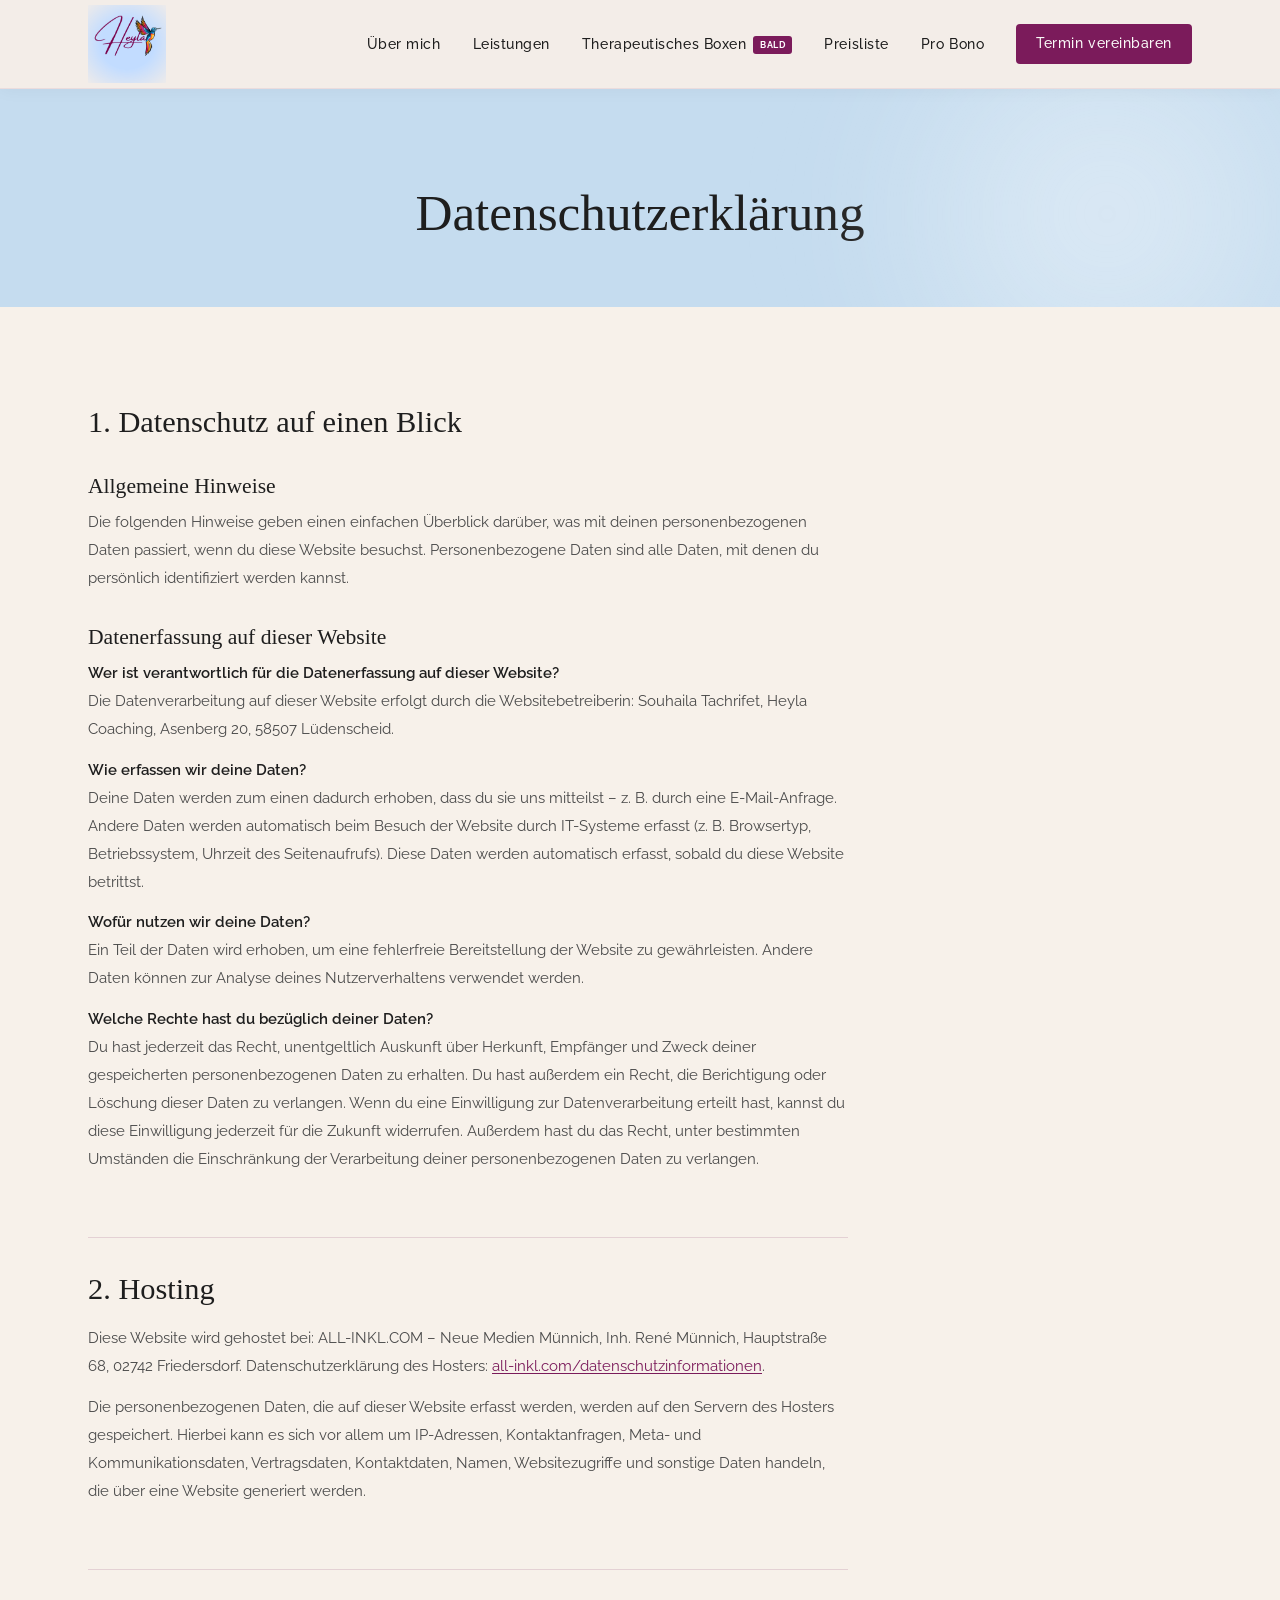
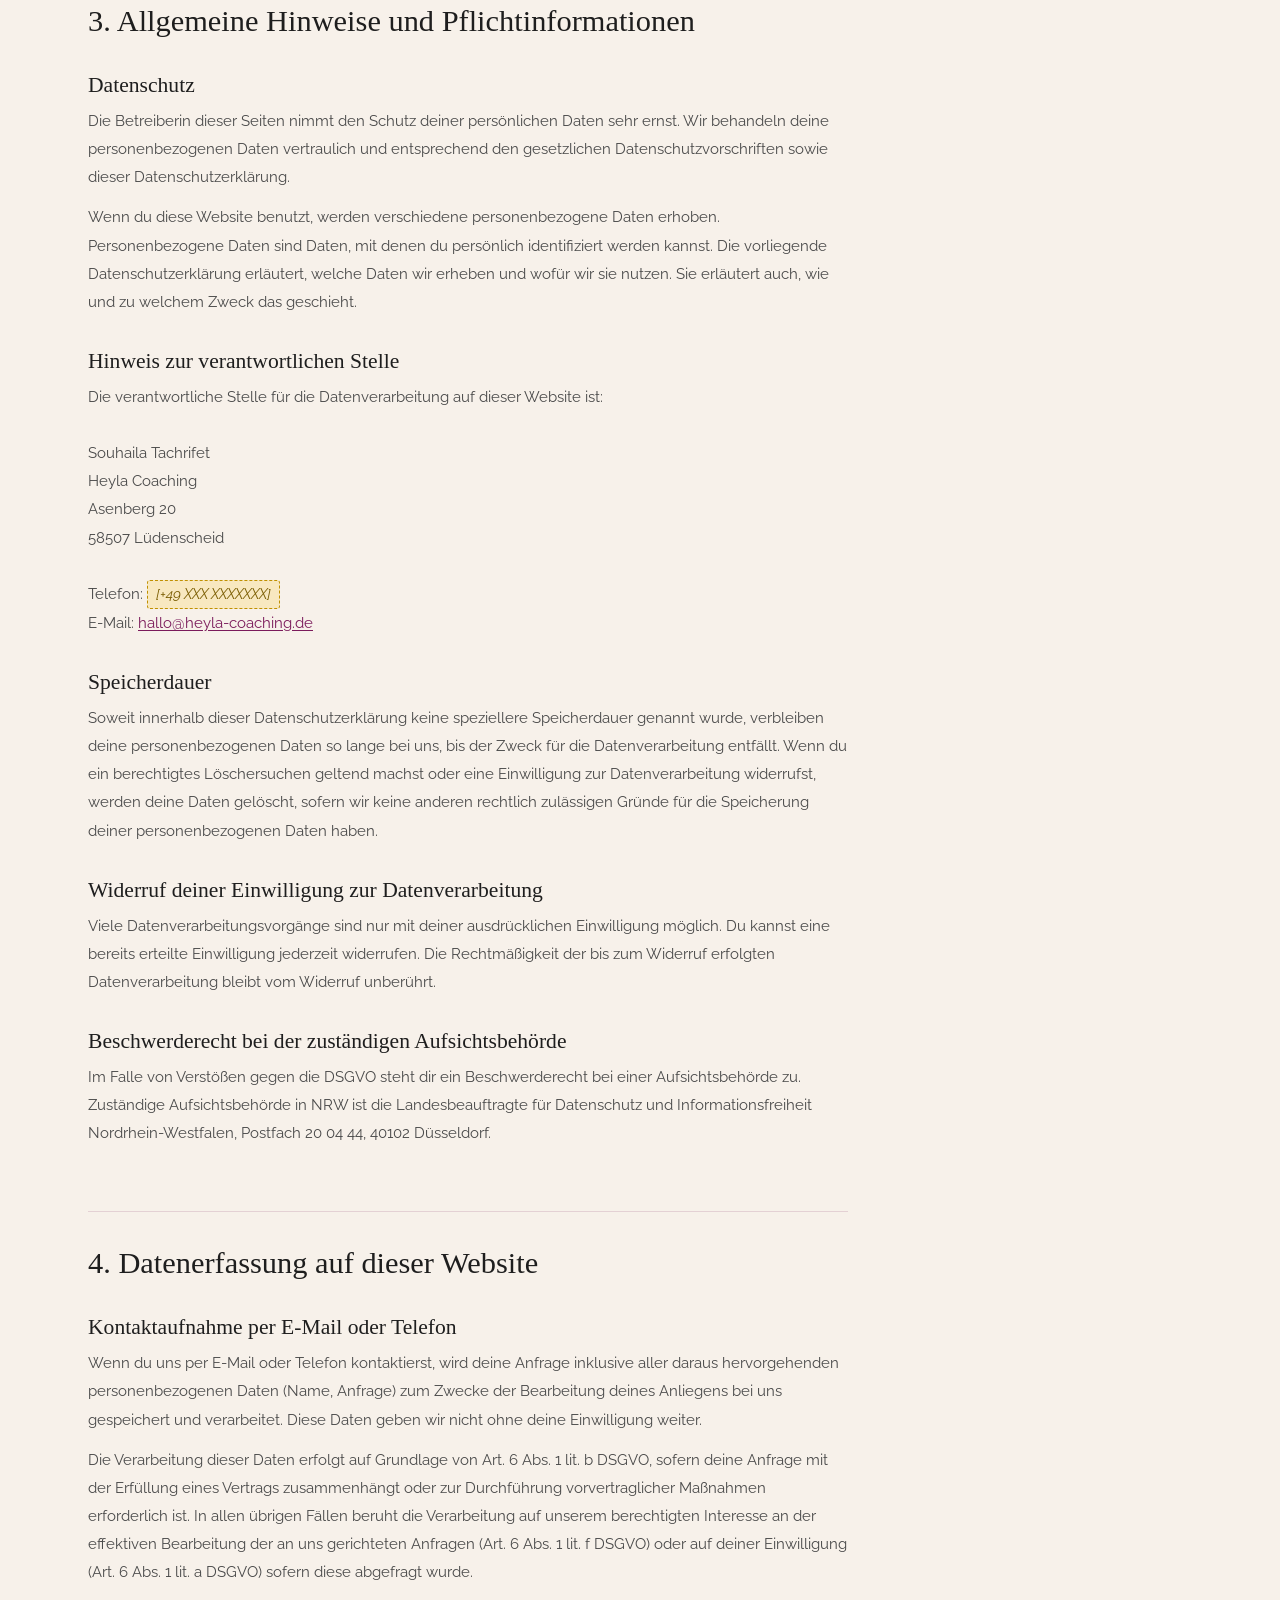
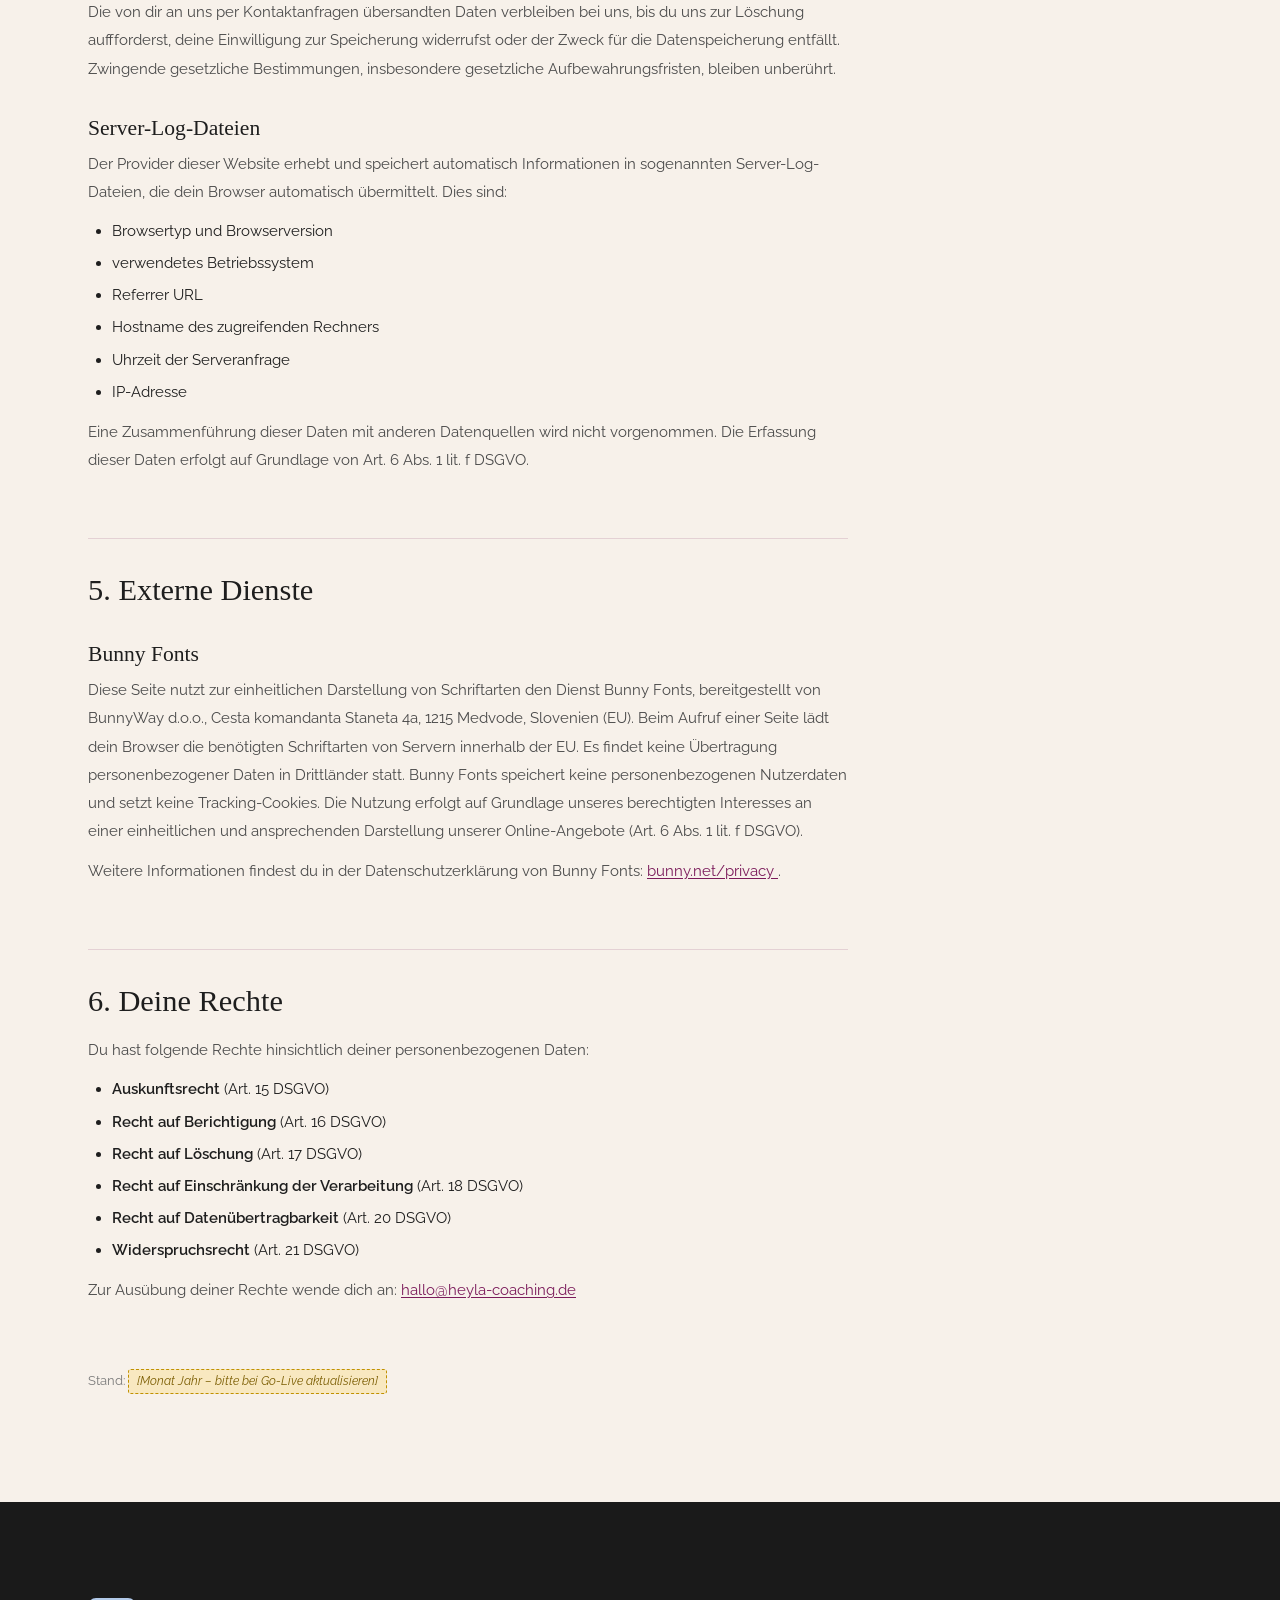
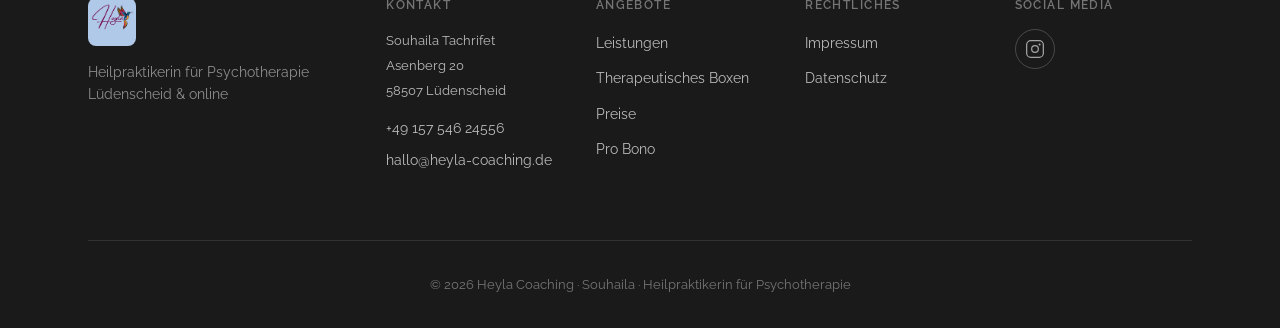
==== commit f49da899: "Weltenwanderung als neue Leistung integriert, Footer mit echten Kontaktdaten befüllt - 4. Leistungsk" ====
--- a/datenschutz.html
+++ b/datenschutz.html
@@ -71,8 +71,8 @@
           <p>
             <strong>Wer ist verantwortlich für die Datenerfassung auf dieser Website?</strong><br>
             Die Datenverarbeitung auf dieser Website erfolgt durch die Websitebetreiberin:
-            <span class="placeholder-field">[Vollständiger Name]</span>, Heyla Coaching,
-            <span class="placeholder-field">[Adresse, PLZ Lüdenscheid]</span>.
+            Souhaila Tachrifet, Heyla Coaching,
+            Asenberg 20, 58507 Lüdenscheid.
           </p>
           <p>
             <strong>Wie erfassen wir deine Daten?</strong><br>
@@ -98,8 +98,9 @@
 
           <h2>2. Hosting</h2>
           <p>
-            Diese Website wird bei einem externen Dienstleister gehostet (Hoster).
-            <span class="placeholder-field">[Hosting-Anbieter und Datenschutzangaben hier eintragen, z. B. IONOS, Strato, Hetzner etc.]</span>
+            Diese Website wird gehostet bei: ALL-INKL.COM – Neue Medien Münnich, Inh. René Münnich,
+            Hauptstraße 68, 02742 Friedersdorf. Datenschutzerklärung des Hosters:
+            <a href="https://all-inkl.com/datenschutzinformationen/" target="_blank" rel="noopener noreferrer">all-inkl.com/datenschutzinformationen</a>.
           </p>
           <p>
             Die personenbezogenen Daten, die auf dieser Website erfasst werden, werden auf den Servern
@@ -126,12 +127,12 @@
           <h3>Hinweis zur verantwortlichen Stelle</h3>
           <p>
             Die verantwortliche Stelle für die Datenverarbeitung auf dieser Website ist:<br><br>
-            <span class="placeholder-field">[Vollständiger Name]</span><br>
+            Souhaila Tachrifet<br>
             Heyla Coaching<br>
-            <span class="placeholder-field">[Straße und Hausnummer]</span><br>
-            <span class="placeholder-field">[PLZ]</span> Lüdenscheid<br><br>
+            Asenberg 20<br>
+            58507 Lüdenscheid<br><br>
             Telefon: <span class="placeholder-field">[+49 XXX XXXXXXX]</span><br>
-            E-Mail: <a href="mailto:info@heyla-coaching.de">info@heyla-coaching.de</a>
+            E-Mail: <a href="mailto:hallo@heyla-coaching.de">hallo@heyla-coaching.de</a>
           </p>
 
           <h3>Speicherdauer</h3>
@@ -232,7 +233,7 @@
           </ul>
           <p>
             Zur Ausübung deiner Rechte wende dich an:
-            <a href="mailto:info@heyla-coaching.de">info@heyla-coaching.de</a>
+            <a href="mailto:hallo@heyla-coaching.de">hallo@heyla-coaching.de</a>
           </p>
 
           <p style="margin-top: var(--space-lg); font-size: 0.82rem; color: var(--text-light);">
@@ -257,9 +258,14 @@
 
         <div class="footer__contact">
           <h4 class="footer__heading">Kontakt</h4>
-          <p>
-            <a href="tel:+49000000000" class="footer__link">+49 000 000 000</a><br>
-            <a href="mailto:info@heyla-coaching.de" class="footer__link">info@heyla-coaching.de</a>
+          <p class="footer__address">
+            Souhaila Tachrifet<br>
+            Asenberg 20<br>
+            58507 Lüdenscheid
+          </p>
+          <p>
+            <a href="tel:+4915754624556" class="footer__link">+49 157 546 24556</a><br>
+            <a href="mailto:hallo@heyla-coaching.de" class="footer__link">hallo@heyla-coaching.de</a>
           </p>
         </div>
 
--- a/style.css
+++ b/style.css
@@ -16,6 +16,7 @@
 
   /* Neutrale Töne */
   --white:          #FAFAF8;
+  --beige-light:    #F7F1EA;
   --cream:          #F3EDE8;
   --text-dark:      #1E1E1E;
   --text-mid:       #4A4A4A;
@@ -507,7 +508,7 @@
 
 /* ===== INTRO ===== */
 .intro {
-  background: var(--white);
+  background: var(--beige-light);
   padding: var(--space-xl) 0;
 }
 
@@ -576,7 +577,7 @@
 
 /* ===== ABLAUF ===== */
 .ablauf {
-  background: var(--white);
+  background: var(--beige-light);
   padding: var(--space-xl) 0;
 }
 
@@ -679,7 +680,7 @@
 
 /* ===== ÜBER MICH ===== */
 .ueber {
-  background: var(--white);
+  background: var(--beige-light);
   padding: var(--space-xl) 0;
 }
 
@@ -692,15 +693,15 @@
 
 .ueber__image-wrap {
   position: relative;
+  border-radius: var(--radius-lg);
+  overflow: hidden;
 }
 
 .ueber__photo {
   width: 100%;
-  aspect-ratio: 3 / 4;
-  object-fit: cover;
-  object-position: top center;
-  border-radius: var(--radius-lg);
+  height: auto;
   display: block;
+  transform: scale(1.1);
 }
 
 
@@ -801,30 +802,6 @@
   overflow: hidden;
 }
 
-/* Dekorative Kreise */
-.cta-section::before {
-  content: '';
-  position: absolute;
-  top: -50%;
-  right: -10%;
-  width: 500px;
-  height: 500px;
-  border-radius: 50%;
-  border: 1px solid rgba(255, 255, 255, 0.08);
-  pointer-events: none;
-}
-
-.cta-section::after {
-  content: '';
-  position: absolute;
-  bottom: -30%;
-  left: -5%;
-  width: 300px;
-  height: 300px;
-  border-radius: 50%;
-  border: 1px solid rgba(255, 255, 255, 0.06);
-  pointer-events: none;
-}
 
 .cta-section__headline {
   font-family: var(--font-heading);
@@ -1124,8 +1101,8 @@
   .hero__tagline {
     border-left: none;
     padding-left: 0;
-    border-top: 2px solid rgba(123, 27, 91, 0.2);
-    padding-top: var(--space-md);
+    border-top: none;
+    padding-top: 0;
     justify-content: center;
     text-align: center;
   }
@@ -1165,11 +1142,6 @@
   /* Über mich: 2 Spalten → 1 Spalte */
   .ueber__inner {
     grid-template-columns: 1fr;
-  }
-
-  .ueber__photo {
-    aspect-ratio: 4 / 3;
-    max-height: 360px;
   }
 
   .ueber__content .btn {
@@ -1205,8 +1177,14 @@
   }
 
   .boxing-teaser__image-wrap {
-    min-height: 200px;
-    max-height: 260px;
+    aspect-ratio: 4 / 3;
+    min-height: unset;
+    max-height: unset;
+  }
+
+  .boxing-teaser__image {
+    object-fit: cover;
+    height: 100%;
   }
 
   .boxing-teaser__content {
@@ -1223,7 +1201,11 @@
   }
 
   .boxing-page-hero__image-wrap {
-    display: none;
+    display: flex;
+    justify-content: center;
+    width: 100%;
+    padding: var(--space-md) 0;
+    order: unset;
   }
 
   /* Boxing Danach-Bild */
@@ -1555,6 +1537,91 @@
   line-height: 1.8;
   color: var(--text-mid);
   margin: 0.25rem 0 0.5rem;
+}
+
+/* ===== WELTENWANDERUNG TEASER ===== */
+.weltenwanderung-teaser {
+  display: grid;
+  grid-template-columns: 1fr 1.3fr;
+  gap: 0;
+  background: var(--cream);
+  border-radius: var(--radius-lg);
+  overflow: hidden;
+  margin-top: var(--space-lg);
+  border: 1px solid var(--border);
+}
+
+.weltenwanderung-teaser__image-wrap {
+  min-height: 280px;
+  overflow: hidden;
+}
+
+.weltenwanderung-teaser__image {
+  width: 100%;
+  height: 100%;
+  object-fit: cover;
+  display: block;
+}
+
+.weltenwanderung-teaser__content {
+  padding: clamp(1.75rem, 4vw, 3rem);
+  display: flex;
+  flex-direction: column;
+  gap: 0.5rem;
+  justify-content: center;
+}
+
+.weltenwanderung-teaser__title {
+  font-family: var(--font-heading);
+  font-size: clamp(1.6rem, 3vw, 2.2rem);
+  font-weight: 400;
+  color: var(--text-dark);
+  margin-top: 0.25rem;
+}
+
+.weltenwanderung-teaser__subtitle {
+  font-size: 1rem;
+  font-style: italic;
+  color: var(--berry);
+}
+
+.weltenwanderung-teaser__text {
+  font-size: 0.93rem;
+  line-height: 1.8;
+  color: var(--text-mid);
+  margin: 0.25rem 0 0.5rem;
+}
+
+/* ===== PRICE CARD SUB-PRICES ===== */
+.price-card__sub-prices {
+  list-style: none;
+  margin-top: 0.5rem;
+  margin-bottom: 0.5rem;
+  display: flex;
+  flex-direction: column;
+  gap: 0;
+  font-size: 0.82rem;
+}
+
+.price-card__sub-prices li {
+  display: flex;
+  justify-content: space-between;
+  color: var(--text-mid);
+  padding: 0.3rem 0;
+  border-bottom: 1px solid rgba(0, 0, 0, 0.06);
+}
+
+.price-card--featured .price-card__sub-prices li {
+  color: rgba(255, 255, 255, 0.8);
+  border-bottom-color: rgba(255, 255, 255, 0.15);
+}
+
+/* ===== FOOTER ADDRESS ===== */
+.footer__address {
+  font-size: 0.82rem;
+  color: var(--text-mid);
+  line-height: 1.6;
+  margin-bottom: 0.5rem;
 }
 
 /* ===== FAQ LINK ===== */
@@ -1726,23 +1793,29 @@
 }
 
 .boxing-page-hero__image-wrap {
-  align-self: stretch;
-  display: flex;
-  align-items: flex-end;
+  align-self: center;
+  display: flex;
+  align-items: center;
+  justify-content: center;
+  order: 2;
+}
+
+.boxing-page-hero__content {
+  order: 1;
 }
 
 .boxing-page-hero__image {
   width: 100%;
+  max-width: 620px;
   display: block;
-  border-radius: var(--radius-lg) var(--radius-lg) 0 0;
-  object-fit: cover;
-  object-position: center;
-  max-height: 420px;
+  border-radius: var(--radius-lg);
+  object-fit: contain;
+  box-shadow: 0 12px 40px rgba(0, 0, 0, 0.12);
 }
 
 /* Boxing Körper-Fakten */
 .boxing-facts-section {
-  background: var(--white);
+  background: var(--beige-light);
   padding: var(--space-xl) 0;
 }
 
@@ -1819,7 +1892,7 @@
 
 /* Boxing Nach-dem-Training Bild */
 .boxing-after-section {
-  background: var(--white);
+  background: var(--beige-light);
   padding: var(--space-xl) 0;
 }
 
@@ -1918,7 +1991,7 @@
    ============================================ */
 
 .honorar-section {
-  background: var(--white);
+  background: var(--beige-light);
   padding: var(--space-xl) 0;
 }
 
@@ -1958,6 +2031,12 @@
   display: flex;
   flex-direction: column;
   position: relative;
+  transition: transform 0.2s ease, box-shadow 0.2s ease;
+}
+
+.price-card:hover {
+  transform: translateY(-4px);
+  box-shadow: 0 8px 24px rgba(123, 27, 91, 0.12);
 }
 
 .price-card--featured {
@@ -1982,9 +2061,8 @@
 }
 
 .price-card--coming {
-  background: #f7f7f7;
+  background: var(--cream);
   border-color: rgba(0,0,0,0.08);
-  opacity: 0.85;
 }
 
 .price-card--coming.price-card--featured {
@@ -2093,7 +2171,7 @@
    ============================================ */
 
 .probono-section {
-  background: var(--white);
+  background: var(--beige-light);
   padding: var(--space-xl) 0;
 }
 
@@ -2217,7 +2295,7 @@
    ============================================ */
 
 .legal-page {
-  background: var(--white);
+  background: var(--beige-light);
   padding: var(--space-xl) 0;
 }
 
@@ -2434,3 +2512,39 @@
   min-width: 140px;
 }
 
+/* ===== MOBILE OVERRIDES (nach späten CSS-Definitionen) ===== */
+@media (max-width: 768px) {
+  /* Hero: kein horizontaler Strich, vertikaler Strich bleibt */
+  .hero__tagline {
+    border-top: none;
+  }
+
+  /* Weltenwanderung Teaser: 1-Spalte */
+  .weltenwanderung-teaser {
+    grid-template-columns: 1fr;
+  }
+
+  .weltenwanderung-teaser__image-wrap {
+    aspect-ratio: 4 / 3;
+    min-height: unset;
+  }
+
+  /* Boxing Teaser: 1-Spalte, Bild (1. im DOM) erscheint oben */
+  .boxing-teaser {
+    grid-template-columns: 1fr;
+  }
+
+  /* Ich-sehe: 1-Spalte, Foto oben */
+  .ich-sehe__inner {
+    grid-template-columns: 1fr;
+  }
+
+  .ich-sehe__visual {
+    order: -1;
+  }
+
+  .ich-sehe__content .btn {
+    align-self: stretch;
+    text-align: center;
+  }
+}
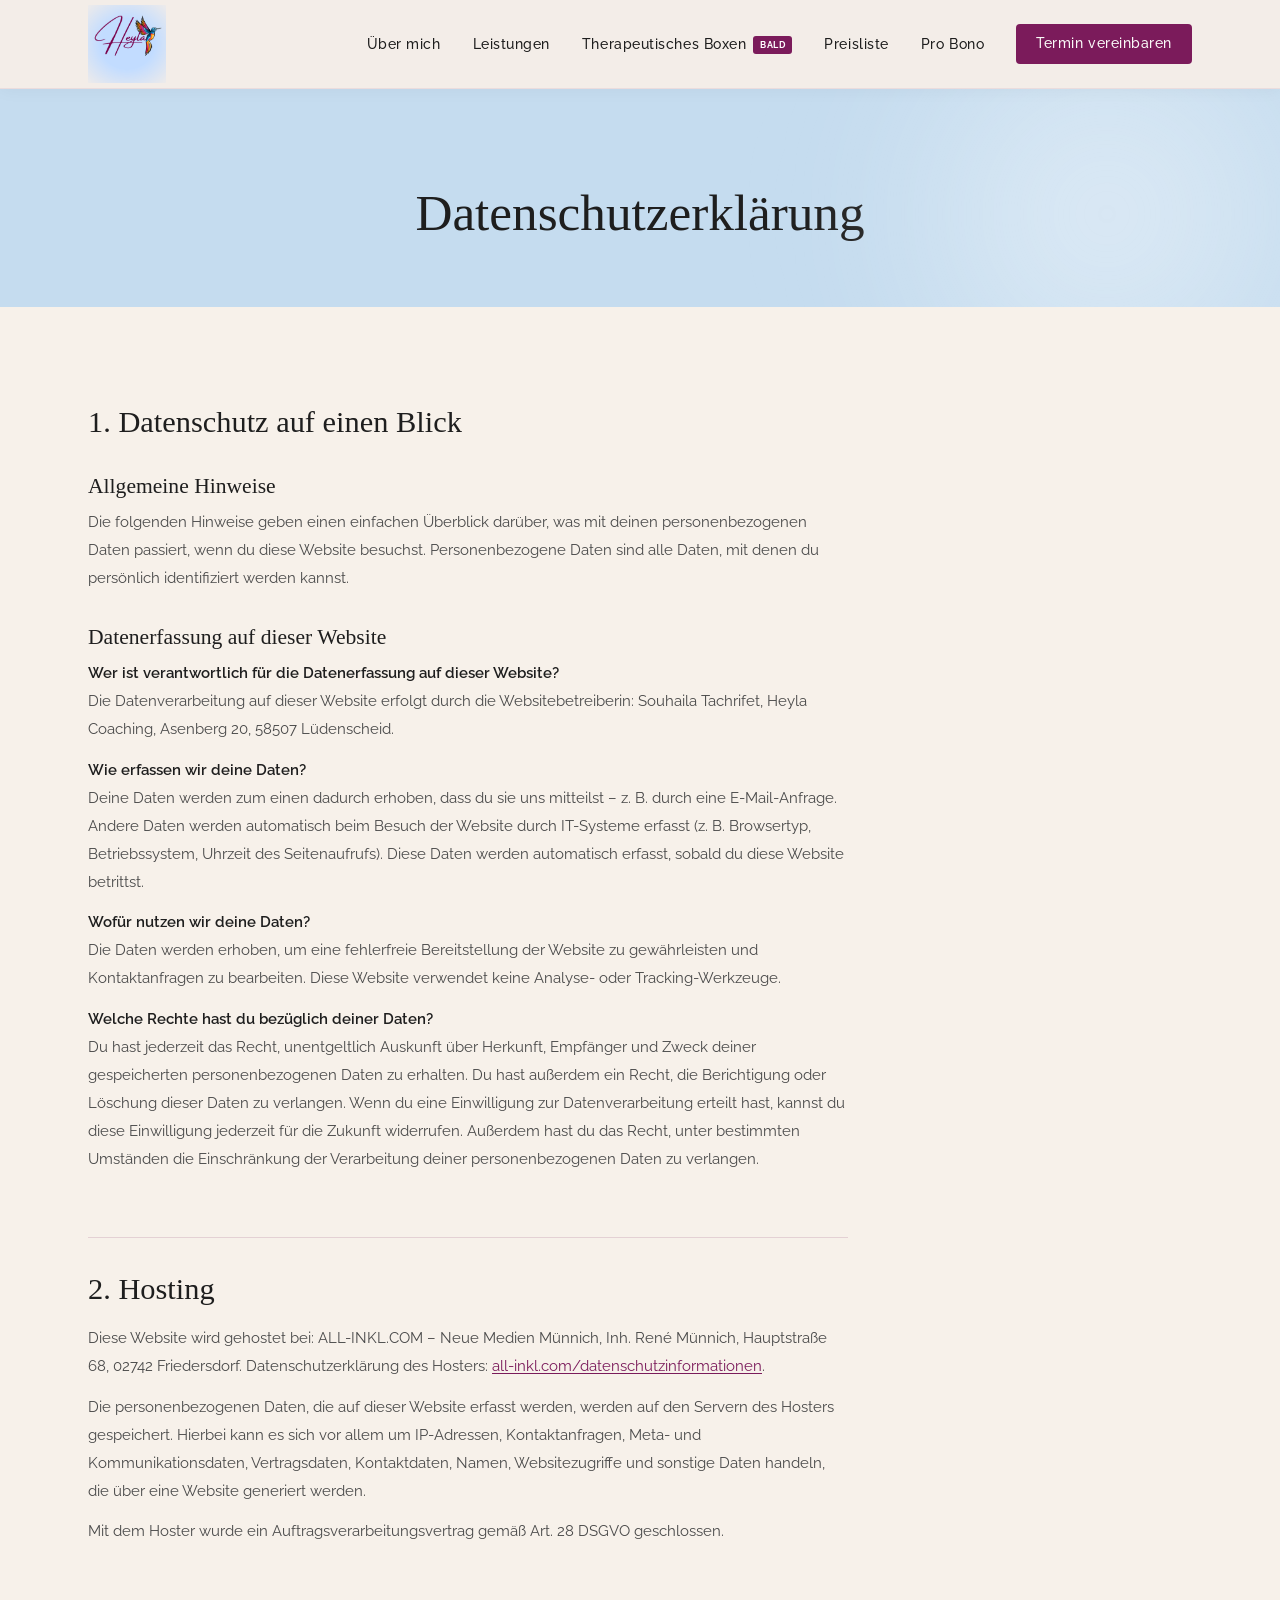
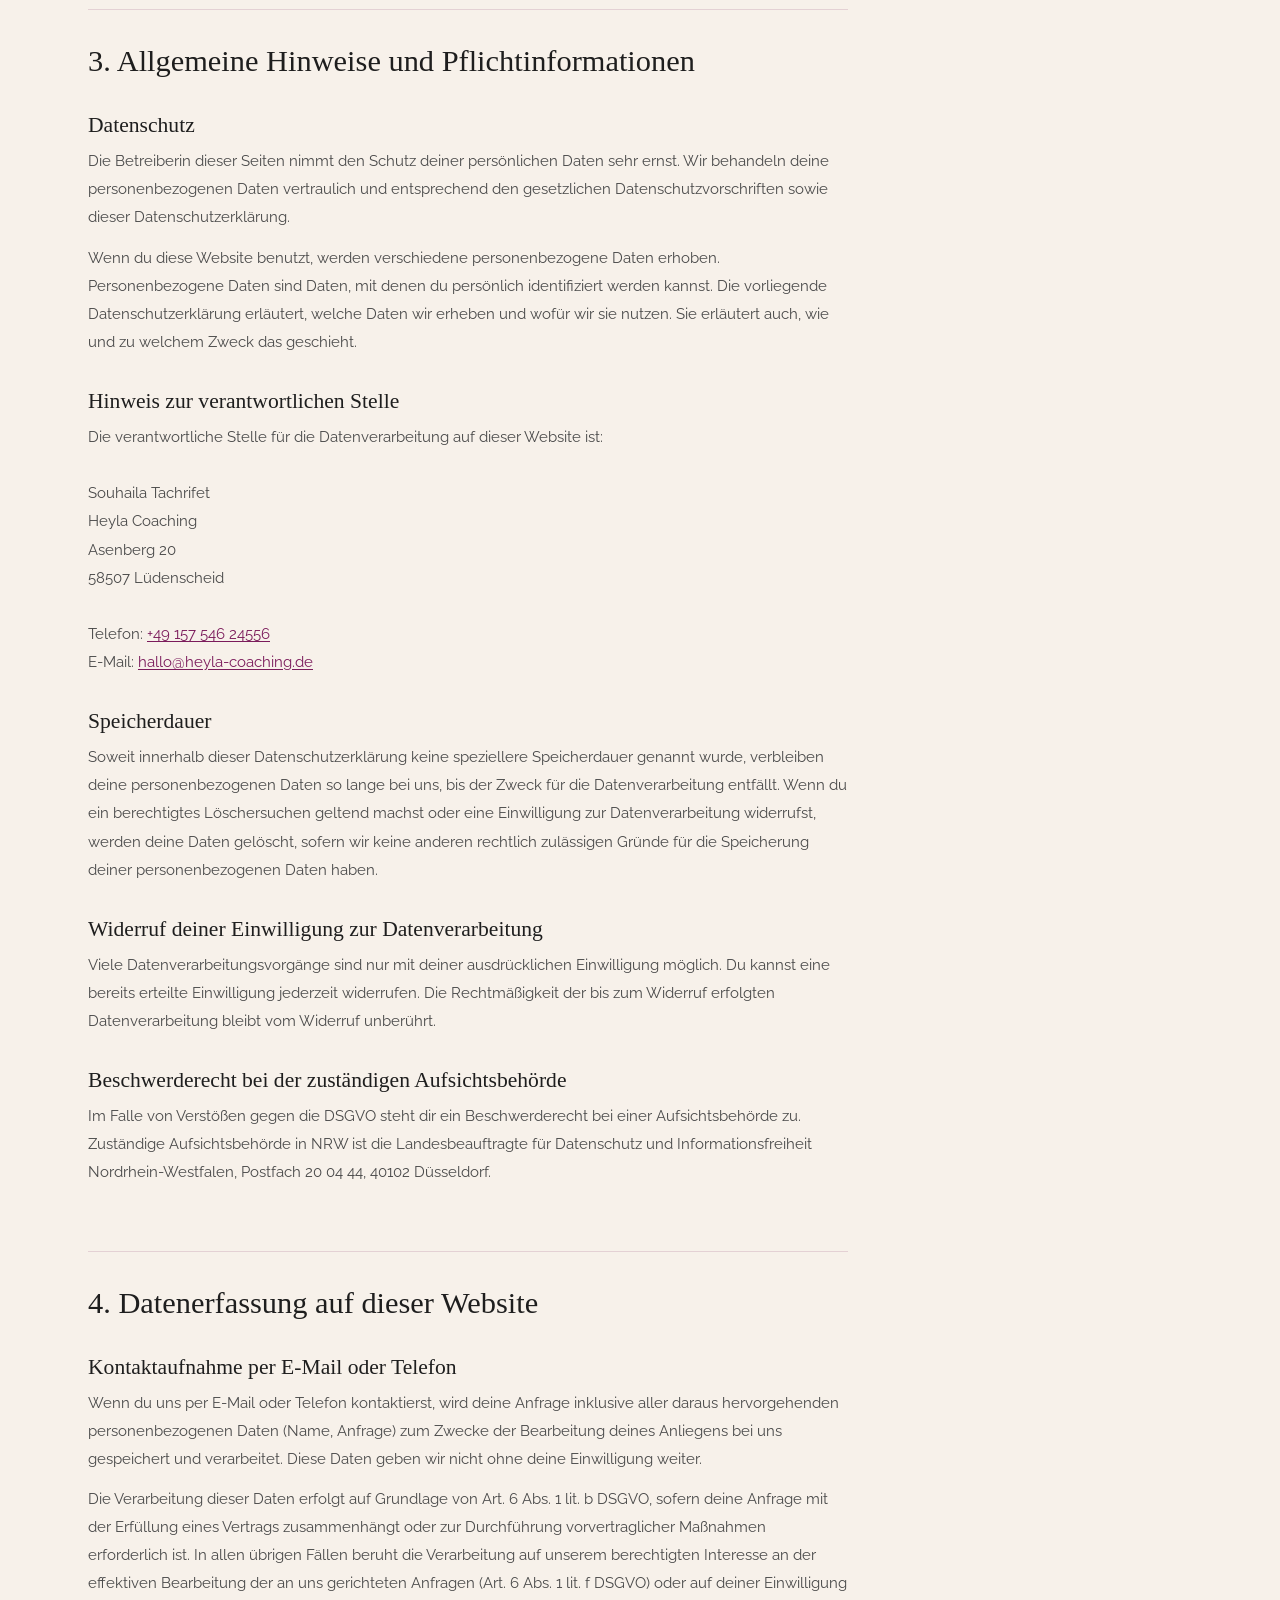
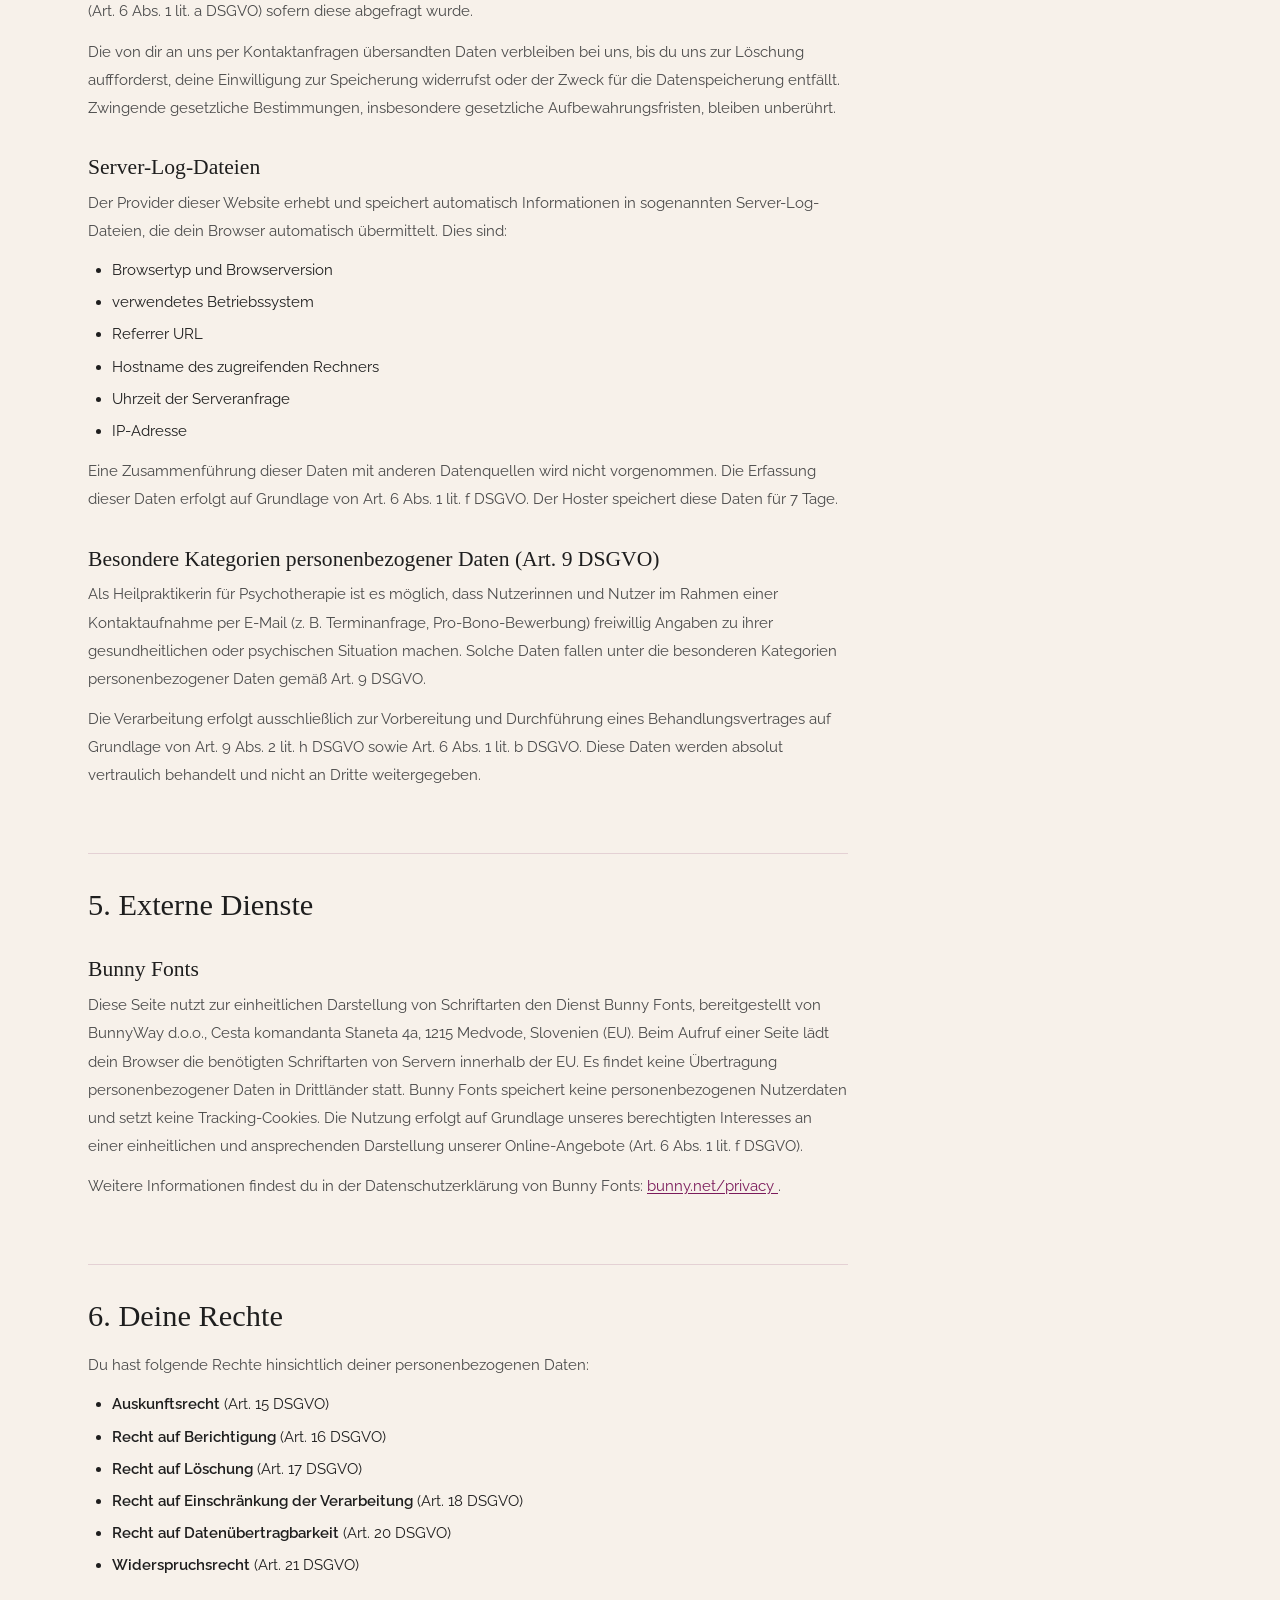
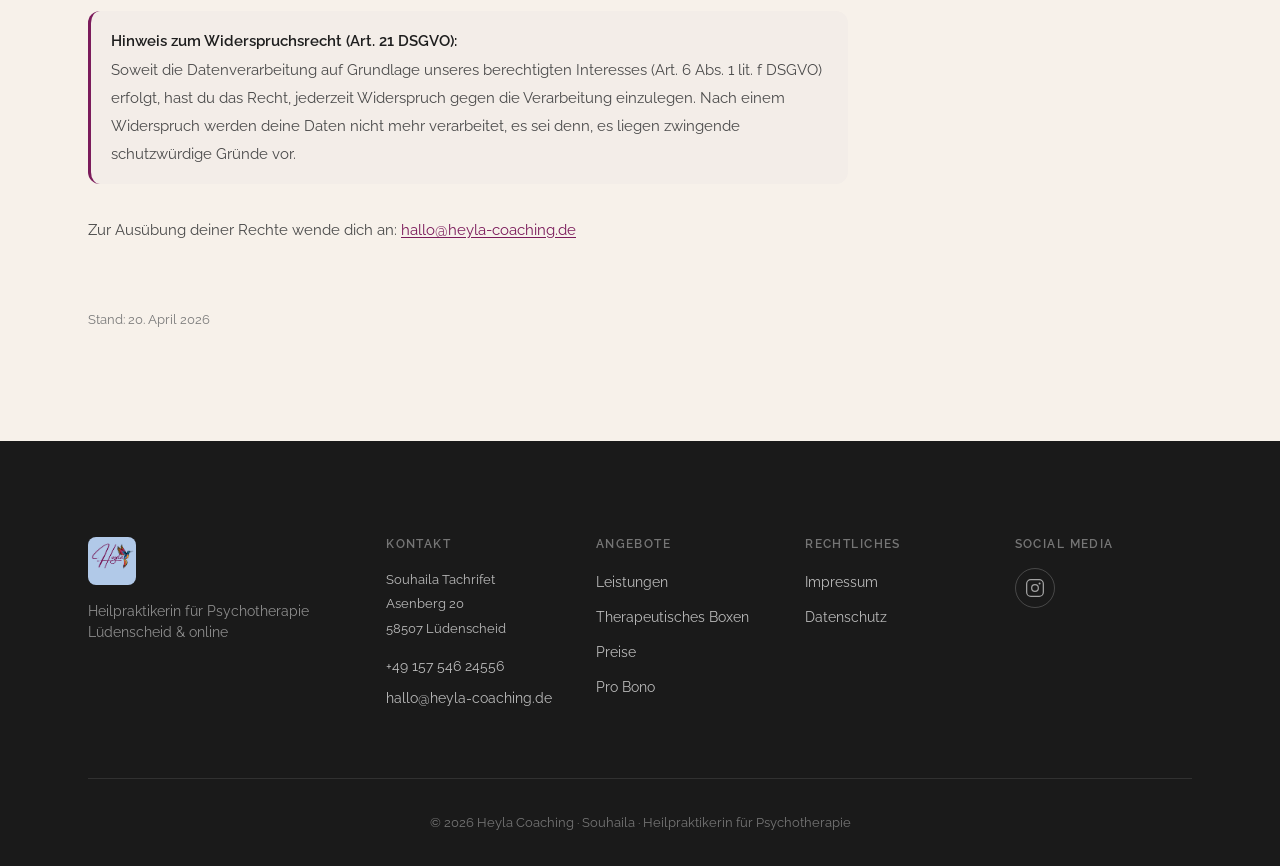
==== commit 09fd82c3: "DSGVO-Audit: Rechtslücken geschlossen, Platzhalter befüllt - datenschutz.html: Art. 9 DSGVO (Gesundh" ====
--- a/datenschutz.html
+++ b/datenschutz.html
@@ -83,8 +83,9 @@
           </p>
           <p>
             <strong>Wofür nutzen wir deine Daten?</strong><br>
-            Ein Teil der Daten wird erhoben, um eine fehlerfreie Bereitstellung der Website zu gewährleisten.
-            Andere Daten können zur Analyse deines Nutzerverhaltens verwendet werden.
+            Die Daten werden erhoben, um eine fehlerfreie Bereitstellung der Website zu gewährleisten
+            und Kontaktanfragen zu bearbeiten. Diese Website verwendet keine Analyse- oder
+            Tracking-Werkzeuge.
           </p>
           <p>
             <strong>Welche Rechte hast du bezüglich deiner Daten?</strong><br>
@@ -108,6 +109,9 @@
             Meta- und Kommunikationsdaten, Vertragsdaten, Kontaktdaten, Namen, Websitezugriffe und
             sonstige Daten handeln, die über eine Website generiert werden.
           </p>
+          <p>
+            Mit dem Hoster wurde ein Auftragsverarbeitungsvertrag gemäß Art. 28 DSGVO geschlossen.
+          </p>
 
           <h2>3. Allgemeine Hinweise und Pflichtinformationen</h2>
 
@@ -131,7 +135,7 @@
             Heyla Coaching<br>
             Asenberg 20<br>
             58507 Lüdenscheid<br><br>
-            Telefon: <span class="placeholder-field">[+49 XXX XXXXXXX]</span><br>
+            Telefon: <a href="tel:+4915754624556">+49 157 546 24556</a><br>
             E-Mail: <a href="mailto:hallo@heyla-coaching.de">hallo@heyla-coaching.de</a>
           </p>
 
@@ -200,6 +204,22 @@
           <p>
             Eine Zusammenführung dieser Daten mit anderen Datenquellen wird nicht vorgenommen.
             Die Erfassung dieser Daten erfolgt auf Grundlage von Art. 6 Abs. 1 lit. f DSGVO.
+            Der Hoster speichert diese Daten für 7 Tage.
+          </p>
+
+          <h3>Besondere Kategorien personenbezogener Daten (Art. 9 DSGVO)</h3>
+          <p>
+            Als Heilpraktikerin für Psychotherapie ist es möglich, dass Nutzerinnen und Nutzer
+            im Rahmen einer Kontaktaufnahme per E-Mail (z. B. Terminanfrage, Pro-Bono-Bewerbung)
+            freiwillig Angaben zu ihrer gesundheitlichen oder psychischen Situation machen.
+            Solche Daten fallen unter die besonderen Kategorien personenbezogener Daten gemäß
+            Art. 9 DSGVO.
+          </p>
+          <p>
+            Die Verarbeitung erfolgt ausschließlich zur Vorbereitung und Durchführung
+            eines Behandlungsvertrages auf Grundlage von Art. 9 Abs. 2 lit. h DSGVO sowie
+            Art. 6 Abs. 1 lit. b DSGVO. Diese Daten werden absolut vertraulich behandelt
+            und nicht an Dritte weitergegeben.
           </p>
 
           <h2>5. Externe Dienste</h2>
@@ -231,13 +251,23 @@
             <li><strong>Recht auf Datenübertragbarkeit</strong> (Art. 20 DSGVO)</li>
             <li><strong>Widerspruchsrecht</strong> (Art. 21 DSGVO)</li>
           </ul>
-          <p>
+
+          <p style="margin-top: var(--space-md); padding: 1rem 1.25rem; background: var(--cream); border-left: 3px solid var(--berry); border-radius: var(--radius);">
+            <strong>Hinweis zum Widerspruchsrecht (Art. 21 DSGVO):</strong><br>
+            Soweit die Datenverarbeitung auf Grundlage unseres berechtigten Interesses
+            (Art. 6 Abs. 1 lit. f DSGVO) erfolgt, hast du das Recht, jederzeit
+            Widerspruch gegen die Verarbeitung einzulegen. Nach einem Widerspruch
+            werden deine Daten nicht mehr verarbeitet, es sei denn, es liegen
+            zwingende schutzwürdige Gründe vor.
+          </p>
+
+          <p style="margin-top: var(--space-md);">
             Zur Ausübung deiner Rechte wende dich an:
             <a href="mailto:hallo@heyla-coaching.de">hallo@heyla-coaching.de</a>
           </p>
 
           <p style="margin-top: var(--space-lg); font-size: 0.82rem; color: var(--text-light);">
-            Stand: <span class="placeholder-field">[Monat Jahr – bitte bei Go-Live aktualisieren]</span>
+            Stand: 20. April 2026
           </p>
 
         </div>
--- a/style.css
+++ b/style.css
@@ -528,7 +528,7 @@
 
 .cards {
   display: grid;
-  grid-template-columns: repeat(auto-fit, minmax(min(100%, 300px), 1fr));
+  grid-template-columns: repeat(2, 1fr);
   gap: var(--space-md);
   margin-top: var(--space-lg);
 }
@@ -2214,6 +2214,12 @@
   display: flex;
   flex-direction: column;
   gap: 0.6rem;
+  transition: transform var(--transition), box-shadow var(--transition);
+}
+
+.probono-who-item:hover {
+  transform: translateY(-4px);
+  box-shadow: 0 16px 48px rgba(123, 27, 91, 0.10);
 }
 
 .probono-who-item__icon {
@@ -2242,6 +2248,21 @@
   border-radius: var(--radius-lg);
   padding: clamp(1.5rem, 4vw, 3rem);
   margin-top: var(--space-xl);
+  transition: transform var(--transition), box-shadow var(--transition);
+}
+
+.probono-process-box:hover {
+  transform: translateY(-4px);
+  box-shadow: 0 16px 48px rgba(0, 0, 0, 0.08);
+}
+
+.probono-promise-box {
+  transition: transform var(--transition), box-shadow var(--transition);
+}
+
+.probono-promise-box:hover {
+  transform: translateY(-4px);
+  box-shadow: 0 16px 48px rgba(123, 27, 91, 0.20);
 }
 
 .probono-process-box h3 {
@@ -2529,6 +2550,24 @@
     min-height: unset;
   }
 
+  /* Pro-Bono Zielgruppe: 3 Spalten → 1 Spalte */
+  .probono-who-grid {
+    grid-template-columns: 1fr;
+  }
+
+  /* Boxing Hero: Bild über Text, sichtbare Mindesthöhe */
+  .boxing-page-hero__image-wrap {
+    order: -1;
+    min-height: 280px;
+  }
+
+  .boxing-page-hero__image {
+    width: 100%;
+    height: 100%;
+    max-width: unset;
+    object-fit: cover;
+  }
+
   /* Boxing Teaser: 1-Spalte, Bild (1. im DOM) erscheint oben */
   .boxing-teaser {
     grid-template-columns: 1fr;
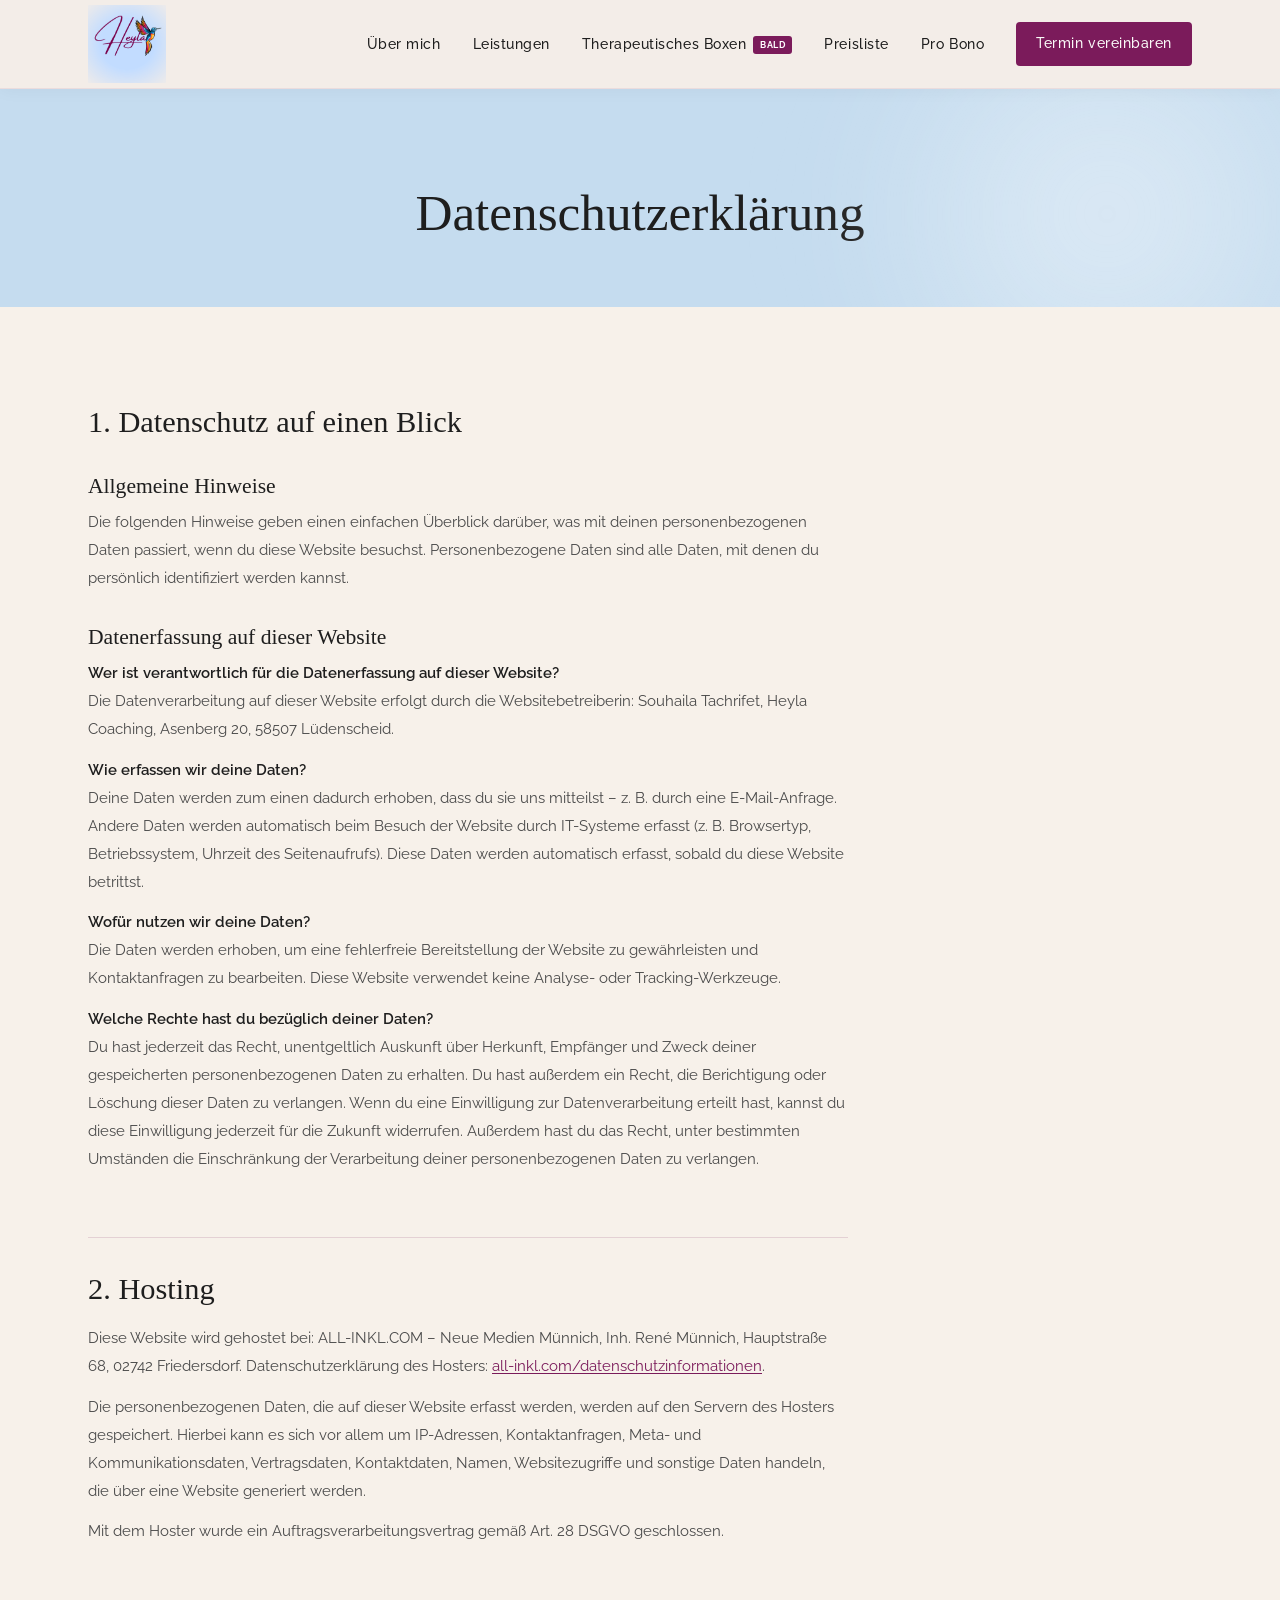
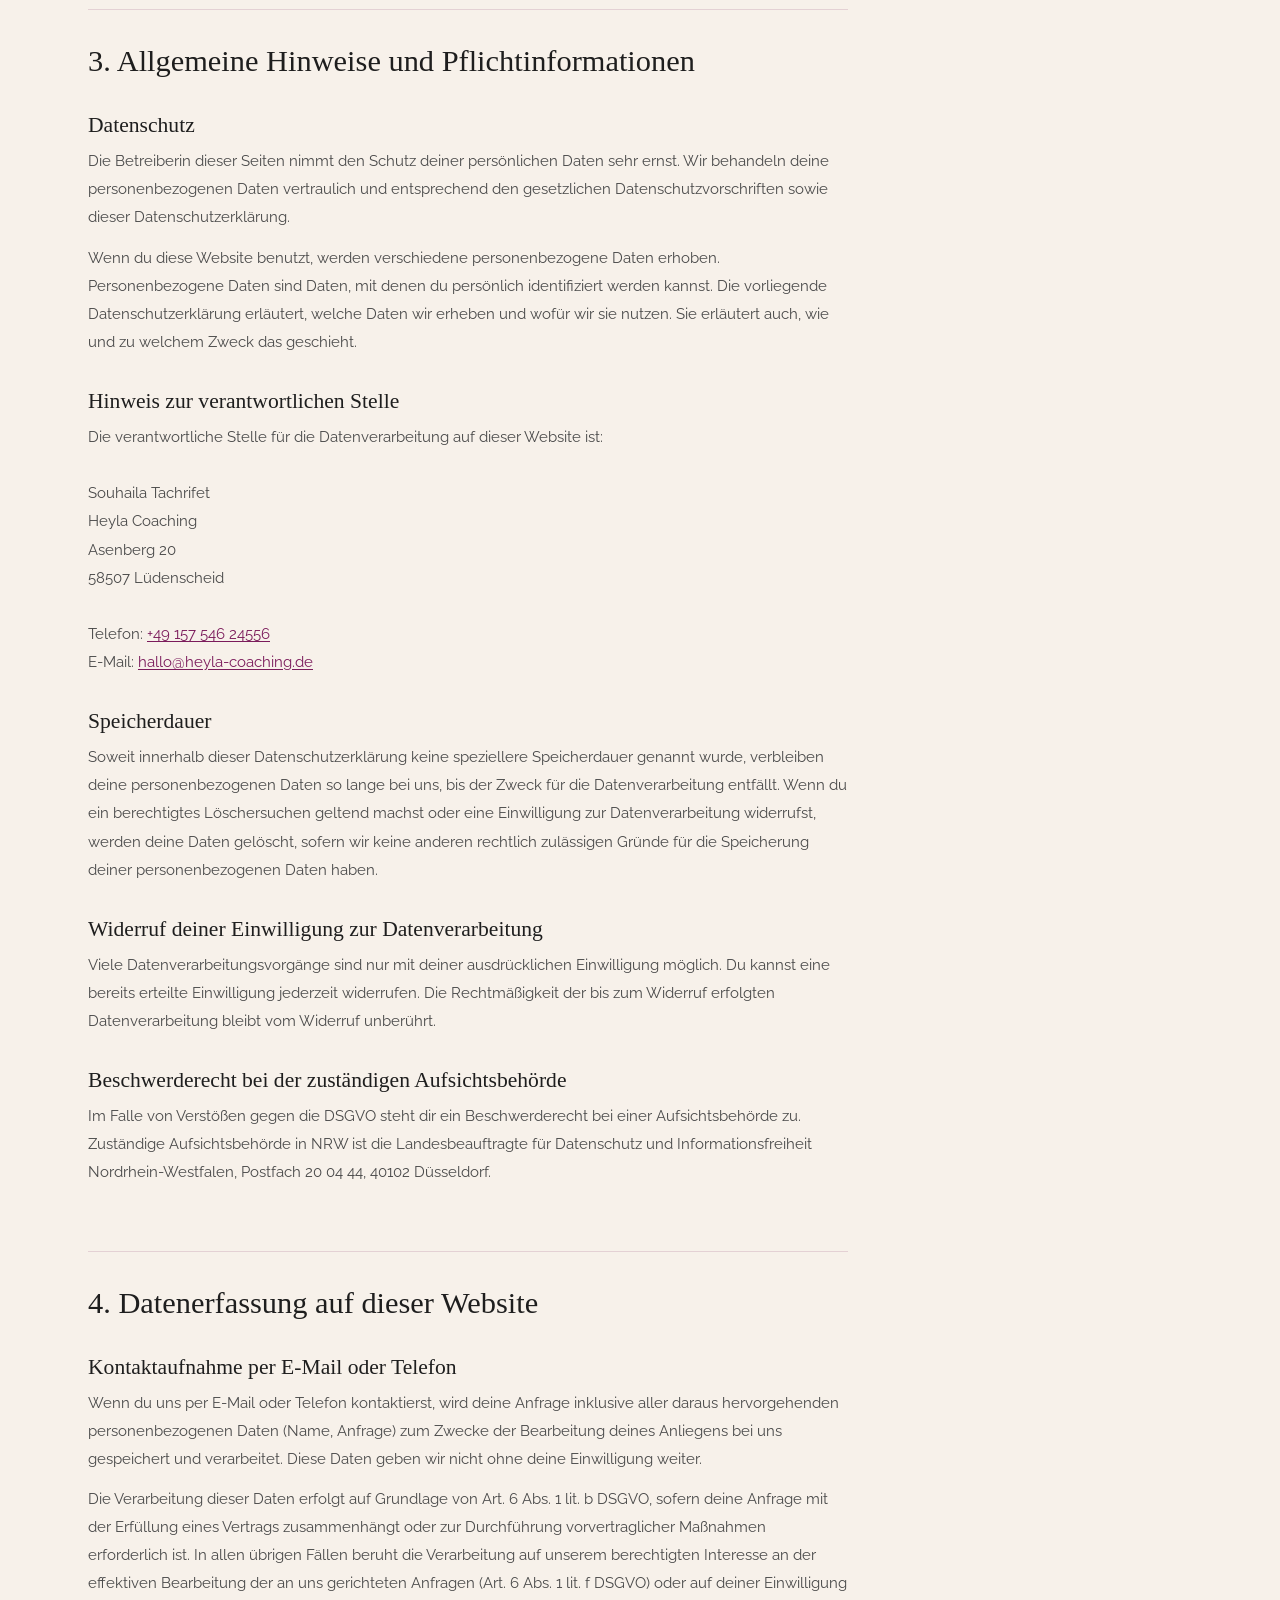
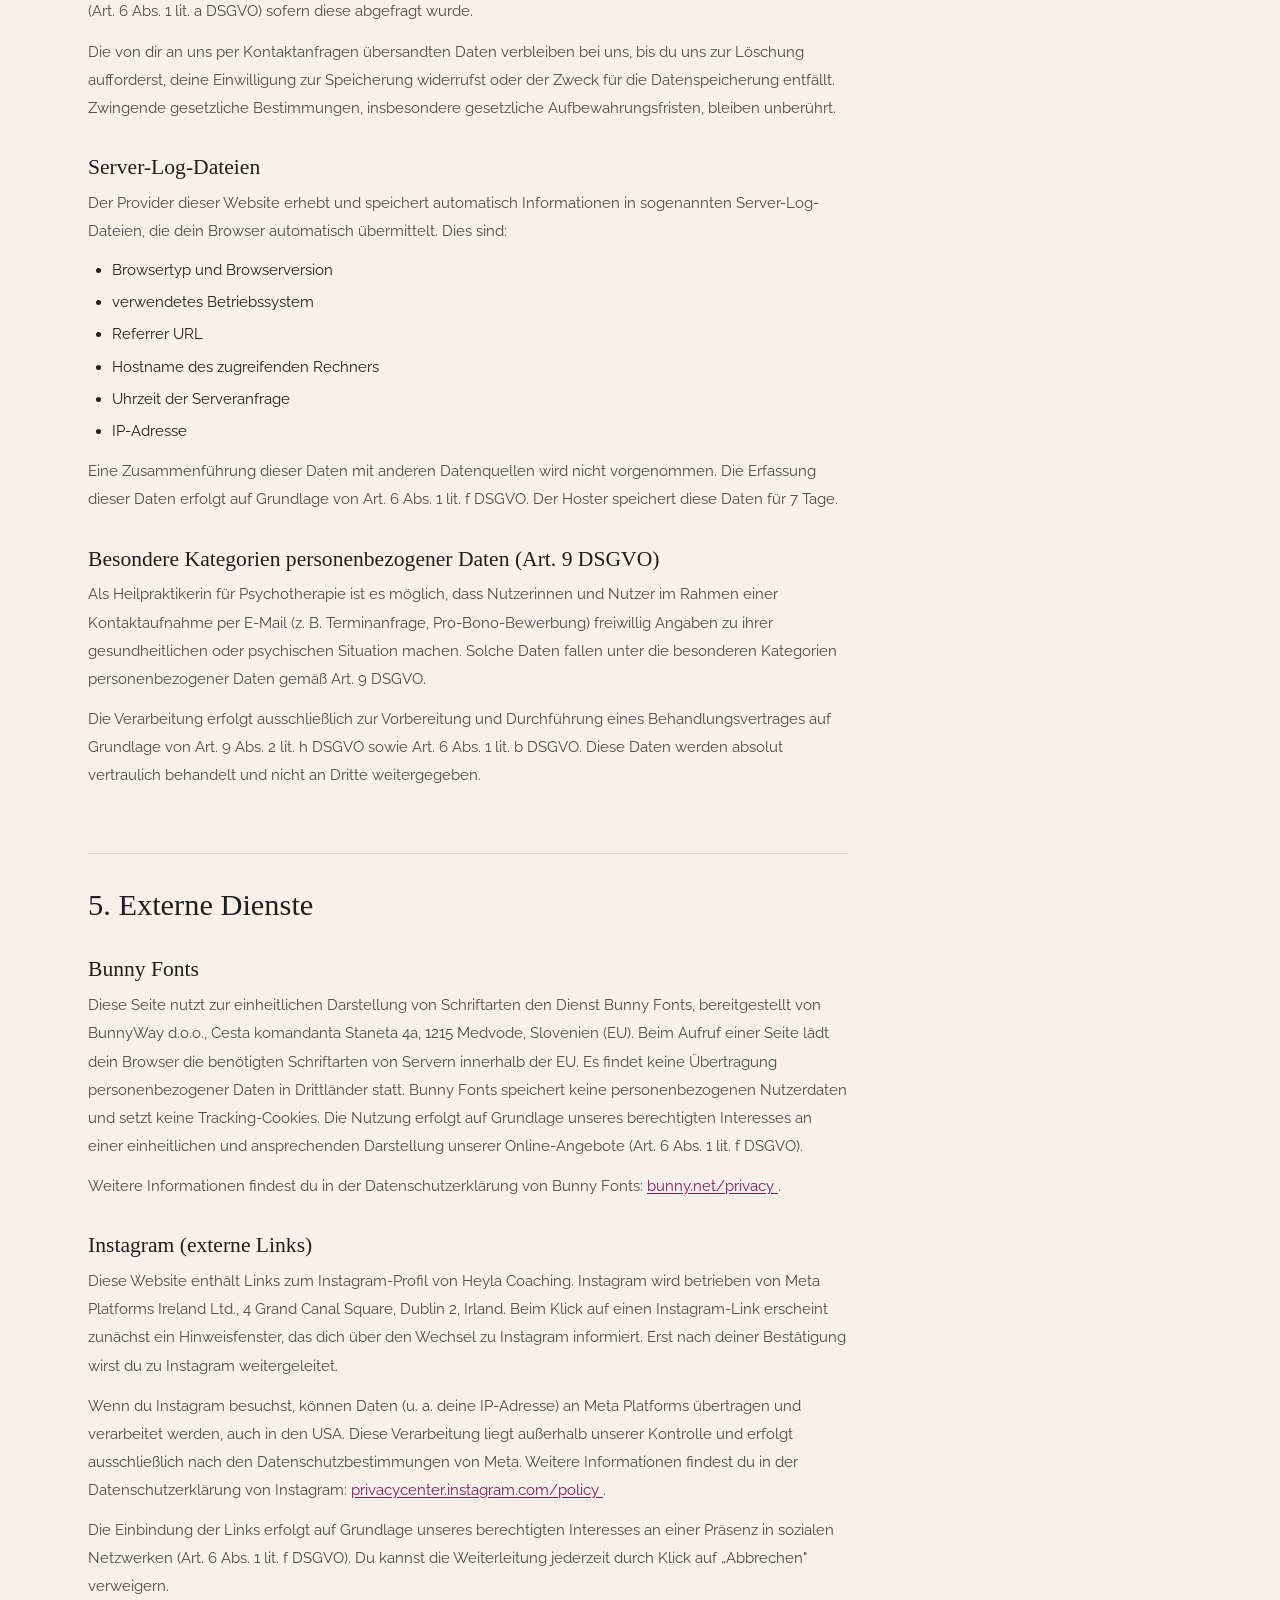
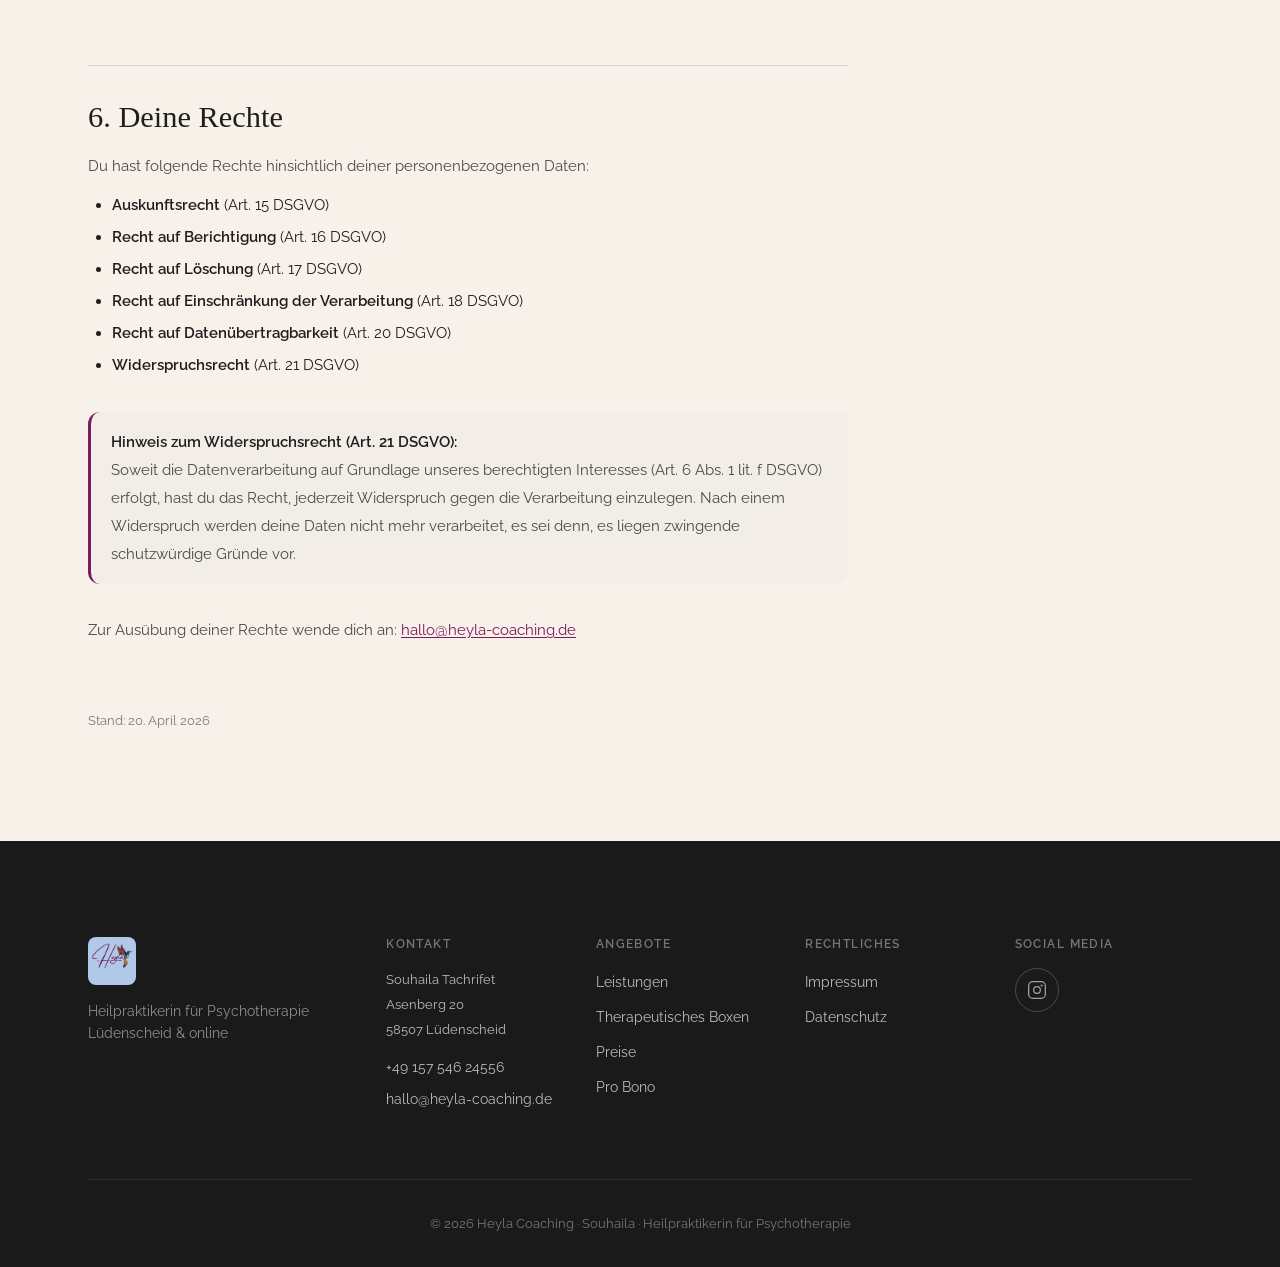
==== commit c463ec1c: "Website-Abschlussaudit: Fehler + DSGVO + CSS-Cleanup - Bildname-Tippfehler behoben (Thearpeutisches " ====
--- a/datenschutz.html
+++ b/datenschutz.html
@@ -9,7 +9,7 @@
   <link rel="preconnect" href="https://fonts.bunny.net">
   <link href="https://fonts.bunny.net/css?family=cormorant-garamond:300,300i,400,400i,500,500i,600,600i|great-vibes:400|raleway:300,400,500,600&display=swap" rel="stylesheet">
 
-  <link rel="stylesheet" href="style.css">
+  <link rel="stylesheet" href="style.css?v=4">
 </head>
 <body>
 
@@ -183,7 +183,7 @@
           </p>
           <p>
             Die von dir an uns per Kontaktanfragen übersandten Daten verbleiben bei uns, bis du uns
-            zur Löschung auffforderst, deine Einwilligung zur Speicherung widerrufst oder der Zweck
+            zur Löschung aufforderst, deine Einwilligung zur Speicherung widerrufst oder der Zweck
             für die Datenspeicherung entfällt. Zwingende gesetzliche Bestimmungen, insbesondere
             gesetzliche Aufbewahrungsfristen, bleiben unberührt.
           </p>
@@ -239,6 +239,30 @@
             <a href="https://bunny.net/privacy" target="_blank" rel="noopener noreferrer">
               bunny.net/privacy
             </a>.
+          </p>
+
+          <h3>Instagram (externe Links)</h3>
+          <p>
+            Diese Website enthält Links zum Instagram-Profil von Heyla Coaching.
+            Instagram wird betrieben von Meta Platforms Ireland Ltd., 4 Grand Canal Square,
+            Dublin 2, Irland. Beim Klick auf einen Instagram-Link erscheint zunächst
+            ein Hinweisfenster, das dich über den Wechsel zu Instagram informiert.
+            Erst nach deiner Bestätigung wirst du zu Instagram weitergeleitet.
+          </p>
+          <p>
+            Wenn du Instagram besuchst, können Daten (u. a. deine IP-Adresse) an
+            Meta Platforms übertragen und verarbeitet werden, auch in den USA.
+            Diese Verarbeitung liegt außerhalb unserer Kontrolle und erfolgt
+            ausschließlich nach den Datenschutzbestimmungen von Meta.
+            Weitere Informationen findest du in der Datenschutzerklärung von Instagram:
+            <a href="https://privacycenter.instagram.com/policy" target="_blank" rel="noopener noreferrer">
+              privacycenter.instagram.com/policy
+            </a>.
+          </p>
+          <p>
+            Die Einbindung der Links erfolgt auf Grundlage unseres berechtigten Interesses
+            an einer Präsenz in sozialen Netzwerken (Art. 6 Abs. 1 lit. f DSGVO).
+            Du kannst die Weiterleitung jederzeit durch Klick auf „Abbrechen" verweigern.
           </p>
 
           <h2>6. Deine Rechte</h2>
--- a/style.css
+++ b/style.css
@@ -297,7 +297,7 @@
   color: var(--white) !important;
   padding: 0.5rem 1.25rem;
   border-radius: 4px;
-  min-height: 40px;
+  min-height: 44px;
   display: inline-flex;
   align-items: center;
   transition: background var(--transition), transform var(--transition);
@@ -911,8 +911,8 @@
   display: flex;
   align-items: center;
   justify-content: center;
-  width: 40px;
-  height: 40px;
+  width: 44px;
+  height: 44px;
   border-radius: 50%;
   border: 1px solid rgba(255, 255, 255, 0.2);
   color: rgba(255, 255, 255, 0.6);
@@ -1177,14 +1177,7 @@
   }
 
   .boxing-teaser__image-wrap {
-    aspect-ratio: 4 / 3;
-    min-height: unset;
-    max-height: unset;
-  }
-
-  .boxing-teaser__image {
-    object-fit: cover;
-    height: 100%;
+    display: none;
   }
 
   .boxing-teaser__content {
@@ -1201,11 +1194,7 @@
   }
 
   .boxing-page-hero__image-wrap {
-    display: flex;
-    justify-content: center;
-    width: 100%;
-    padding: var(--space-md) 0;
-    order: unset;
+    display: none;
   }
 
   /* Boxing Danach-Bild */
@@ -1217,6 +1206,16 @@
   /* Pro-Bono Zielgruppe: 3 schmale Spalten → 1 Spalte */
   .probono-who-grid {
     grid-template-columns: 1fr;
+  }
+
+  /* Weltenwanderung Teaser: 1 Spalte */
+  .weltenwanderung-teaser {
+    grid-template-columns: 1fr;
+  }
+
+  .weltenwanderung-teaser__image-wrap {
+    aspect-ratio: 4 / 3;
+    min-height: unset;
   }
 
   /* Hero-Hinweis zentrieren */
@@ -1499,13 +1498,11 @@
   min-height: 280px;
   overflow: hidden;
   background: var(--cream);
-  display: flex;
-  align-items: center;
 }
 
 .boxing-teaser__image {
   width: 100%;
-  height: auto;
+  height: 100%;
   object-fit: contain;
   display: block;
 }
@@ -1806,11 +1803,12 @@
 
 .boxing-page-hero__image {
   width: 100%;
-  max-width: 620px;
+  height: auto;
+  max-width: 580px;
   display: block;
   border-radius: var(--radius-lg);
-  object-fit: contain;
-  box-shadow: 0 12px 40px rgba(0, 0, 0, 0.12);
+  object-fit: cover;
+  box-shadow: 0 16px 48px rgba(0, 0, 0, 0.18);
 }
 
 /* Boxing Körper-Fakten */
@@ -2533,57 +2531,12 @@
   min-width: 140px;
 }
 
-/* ===== MOBILE OVERRIDES (nach späten CSS-Definitionen) ===== */
-@media (max-width: 768px) {
-  /* Hero: kein horizontaler Strich, vertikaler Strich bleibt */
-  .hero__tagline {
-    border-top: none;
-  }
-
-  /* Weltenwanderung Teaser: 1-Spalte */
-  .weltenwanderung-teaser {
-    grid-template-columns: 1fr;
-  }
-
-  .weltenwanderung-teaser__image-wrap {
-    aspect-ratio: 4 / 3;
-    min-height: unset;
-  }
-
-  /* Pro-Bono Zielgruppe: 3 Spalten → 1 Spalte */
-  .probono-who-grid {
-    grid-template-columns: 1fr;
-  }
-
-  /* Boxing Hero: Bild über Text, sichtbare Mindesthöhe */
-  .boxing-page-hero__image-wrap {
-    order: -1;
-    min-height: 280px;
-  }
-
-  .boxing-page-hero__image {
-    width: 100%;
-    height: 100%;
-    max-width: unset;
-    object-fit: cover;
-  }
-
-  /* Boxing Teaser: 1-Spalte, Bild (1. im DOM) erscheint oben */
-  .boxing-teaser {
-    grid-template-columns: 1fr;
-  }
-
-  /* Ich-sehe: 1-Spalte, Foto oben */
-  .ich-sehe__inner {
-    grid-template-columns: 1fr;
-  }
-
-  .ich-sehe__visual {
-    order: -1;
-  }
-
-  .ich-sehe__content .btn {
-    align-self: stretch;
-    text-align: center;
-  }
-}
+/* ===== BARRIEREFREIHEIT: Bewegungsreduktion ===== */
+@media (prefers-reduced-motion: reduce) {
+  .hero::before,
+  .hero::after,
+  .hero .hero-orb3 {
+    animation: none;
+  }
+}
+
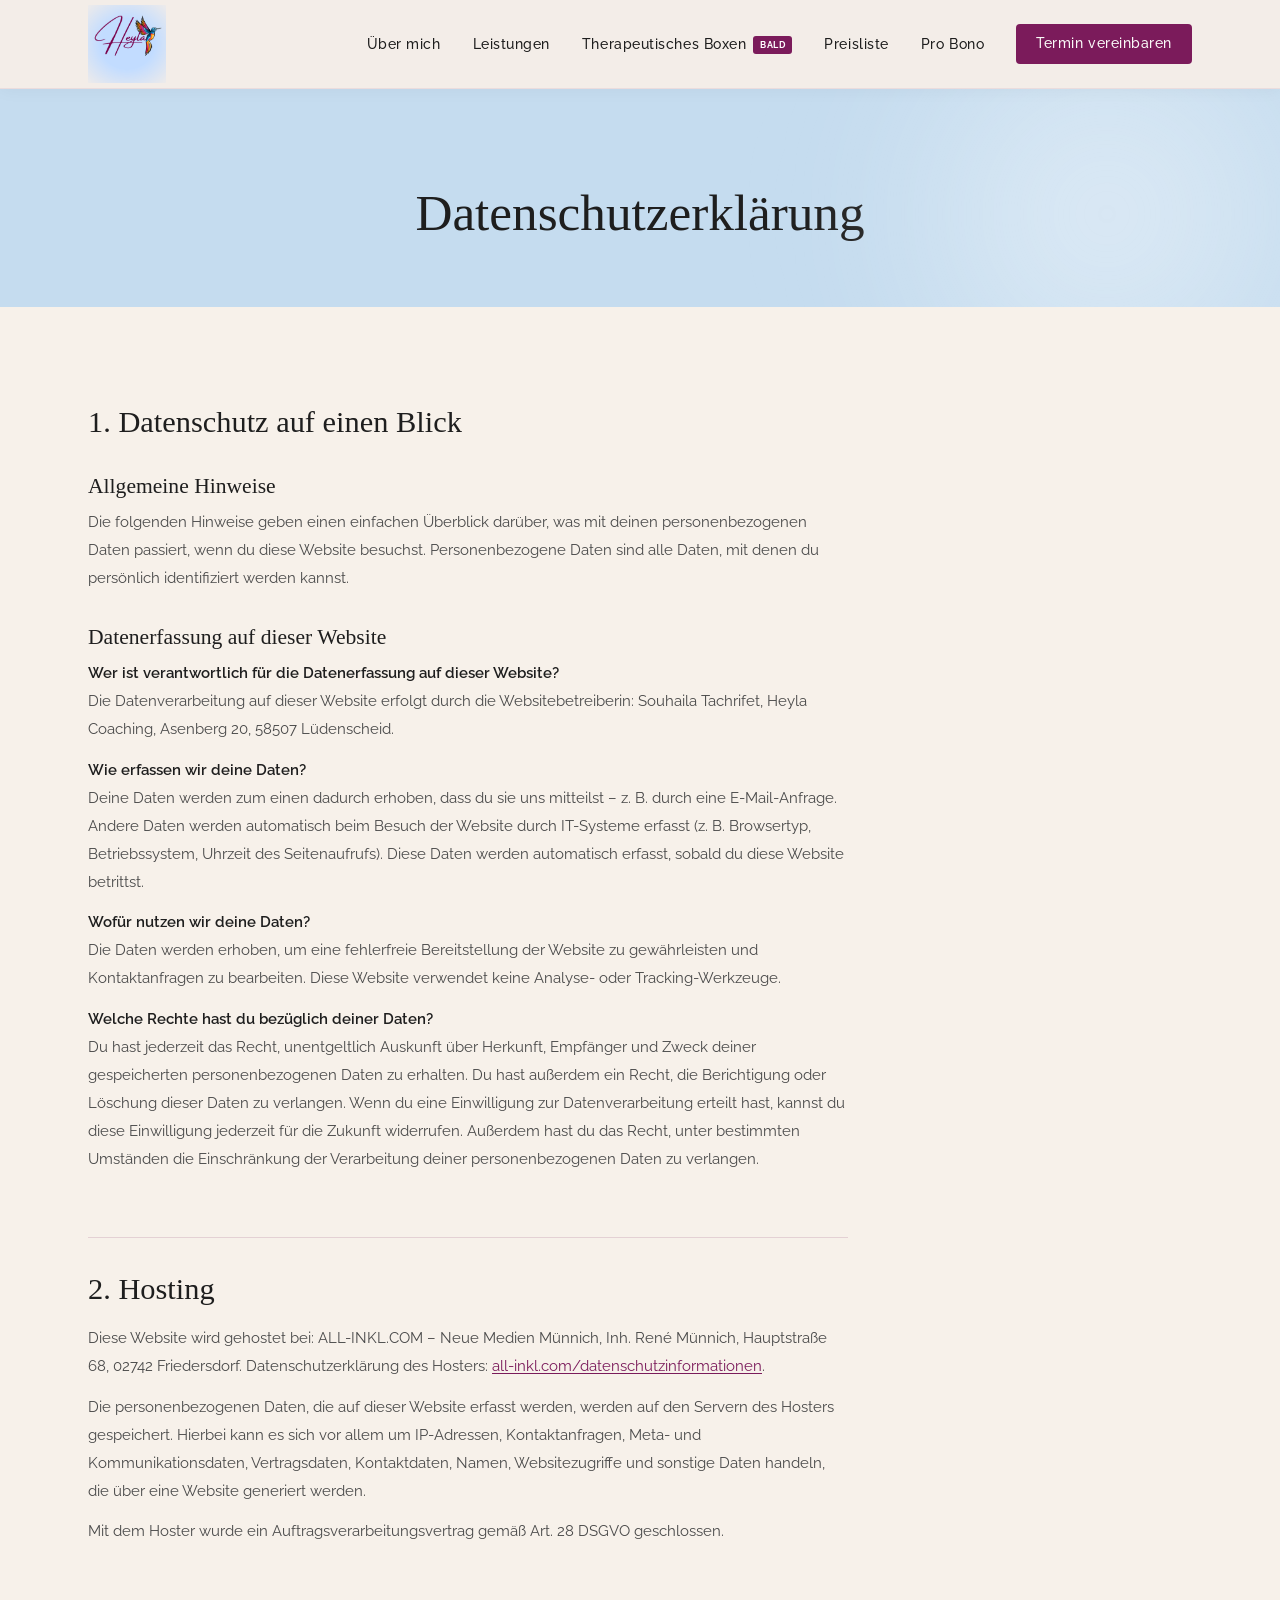
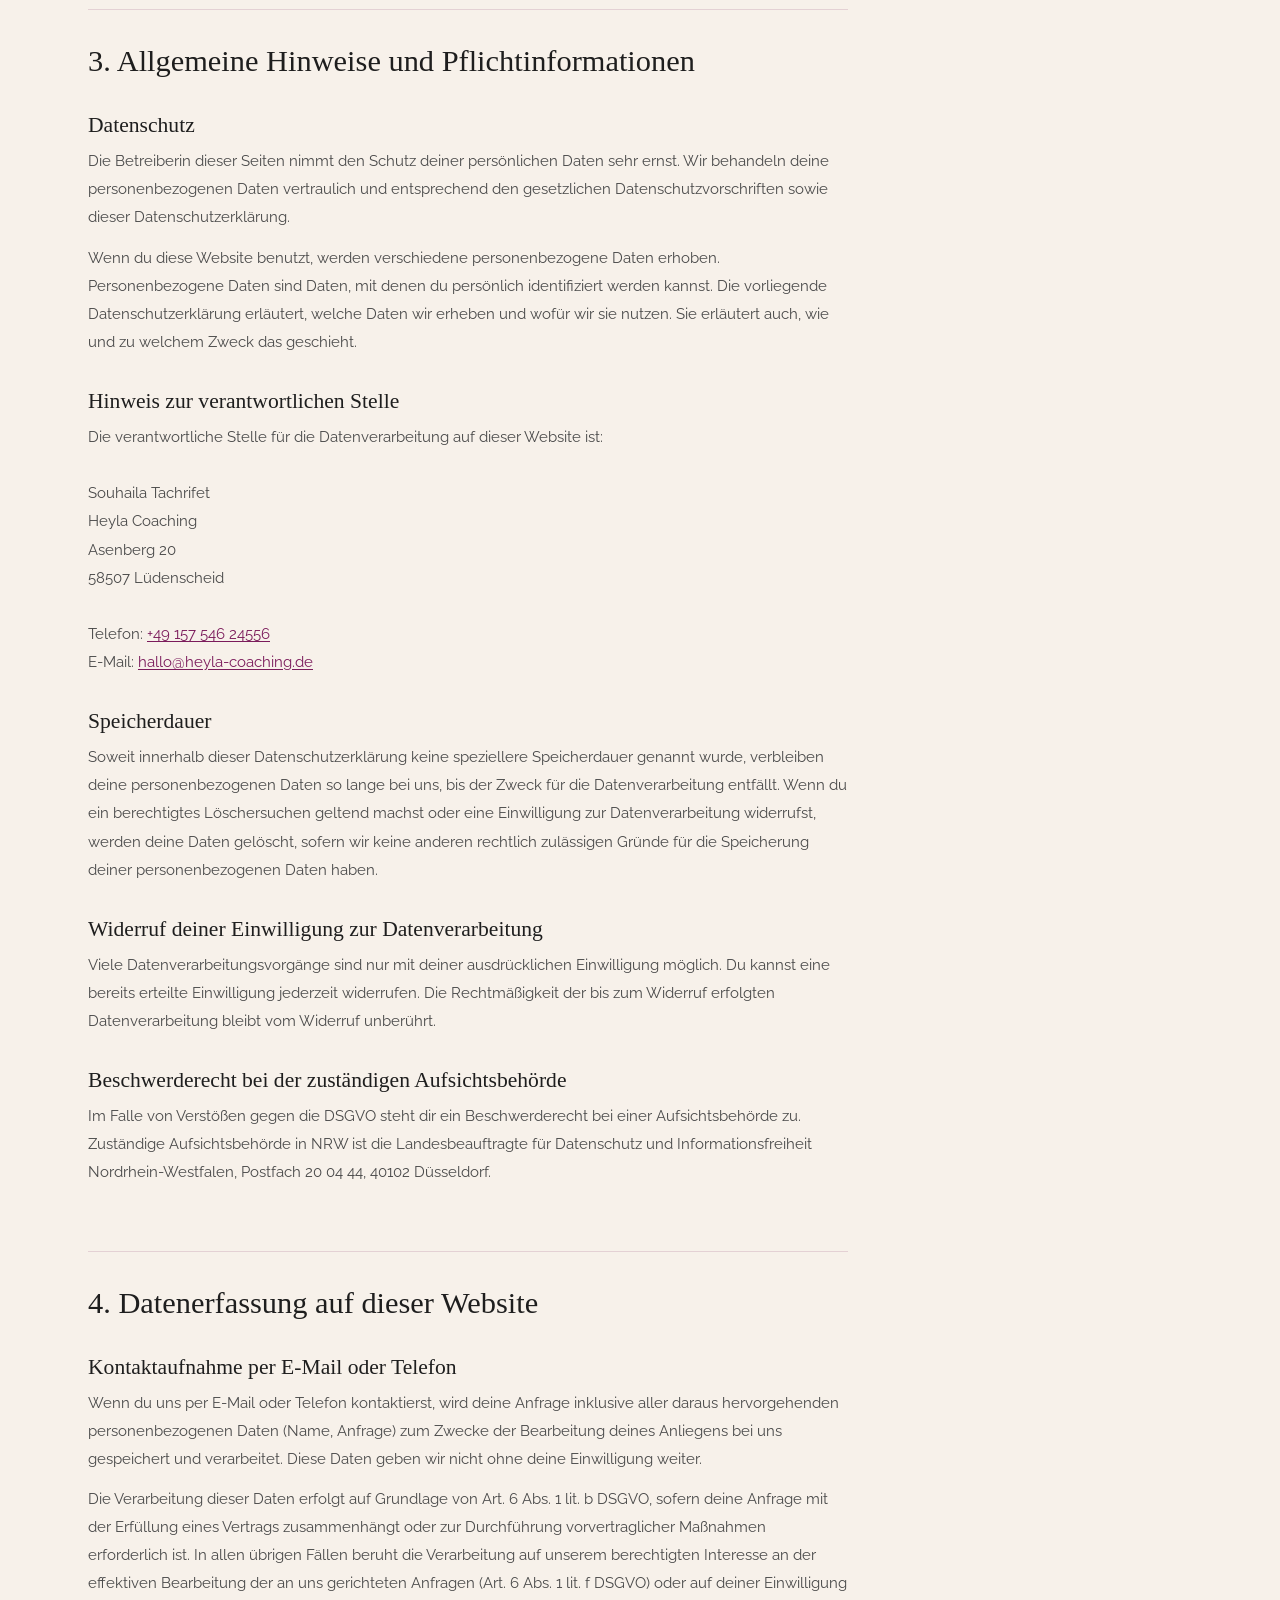
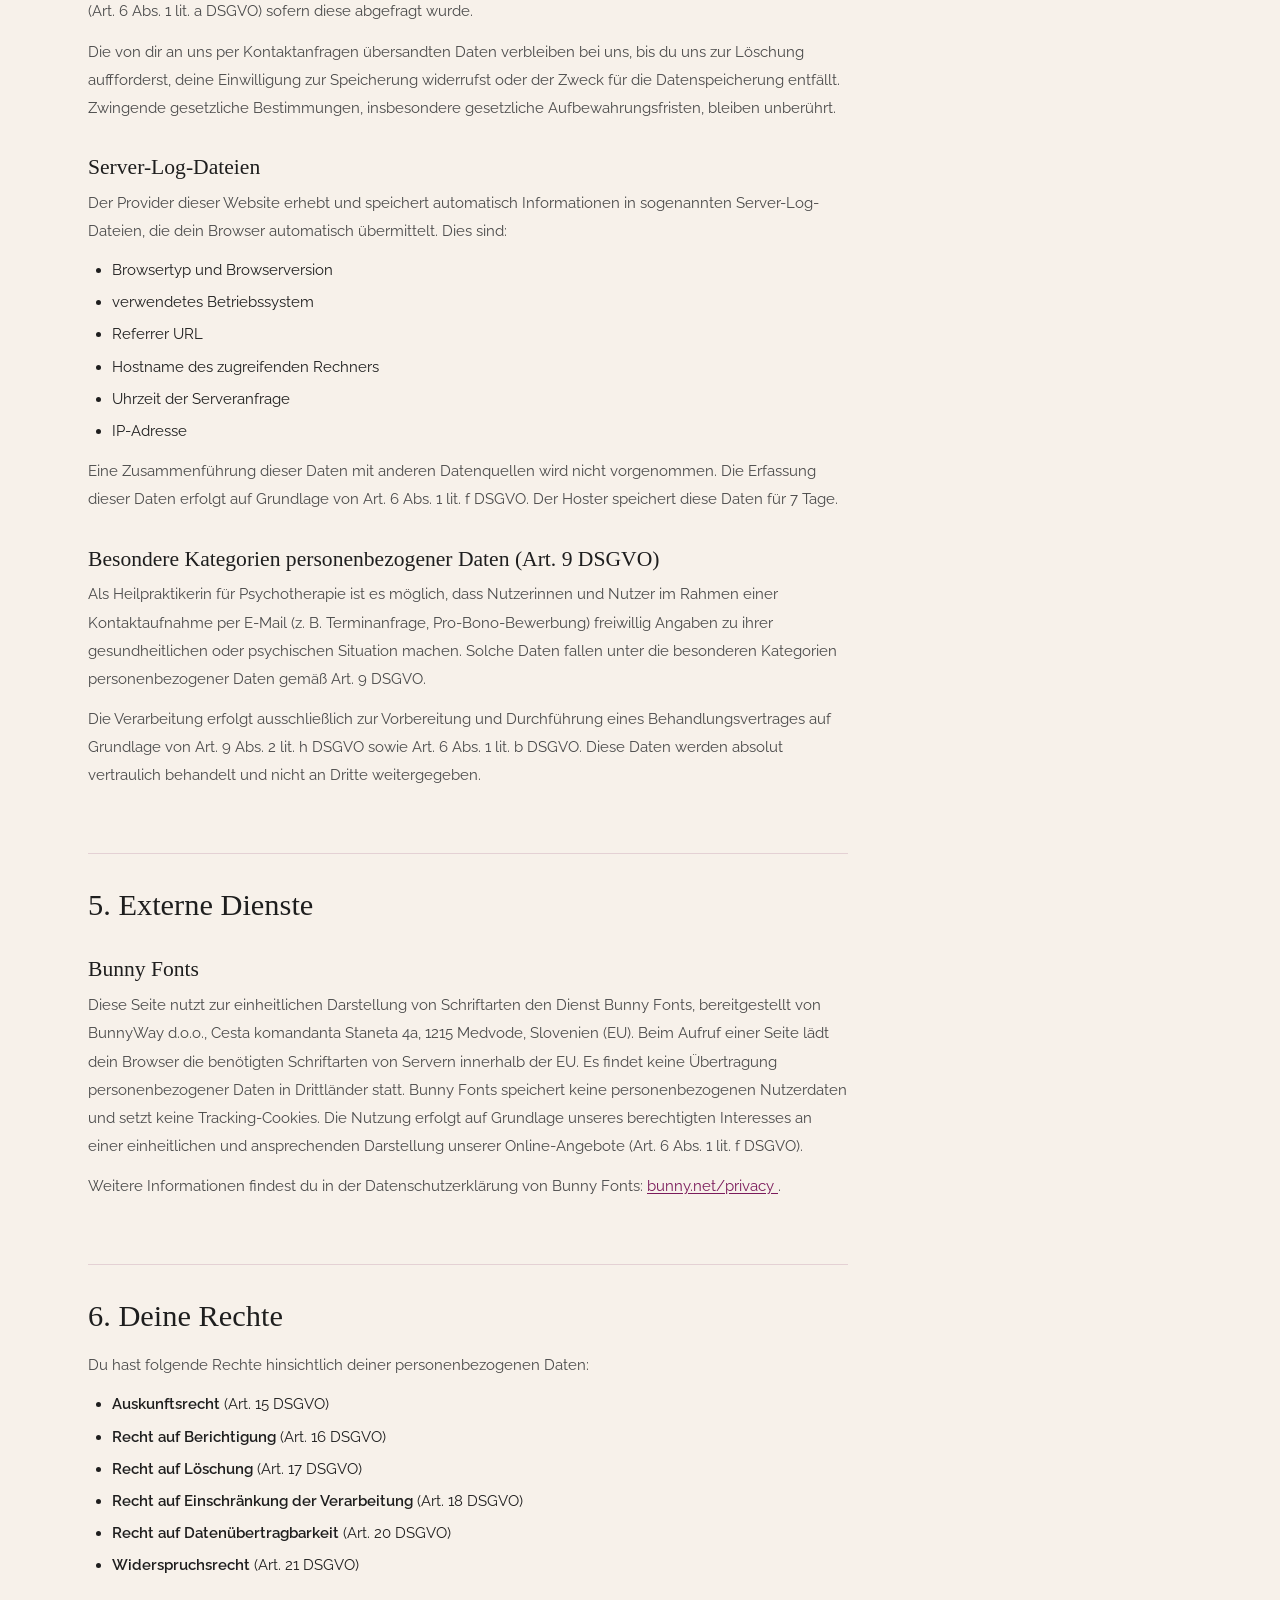
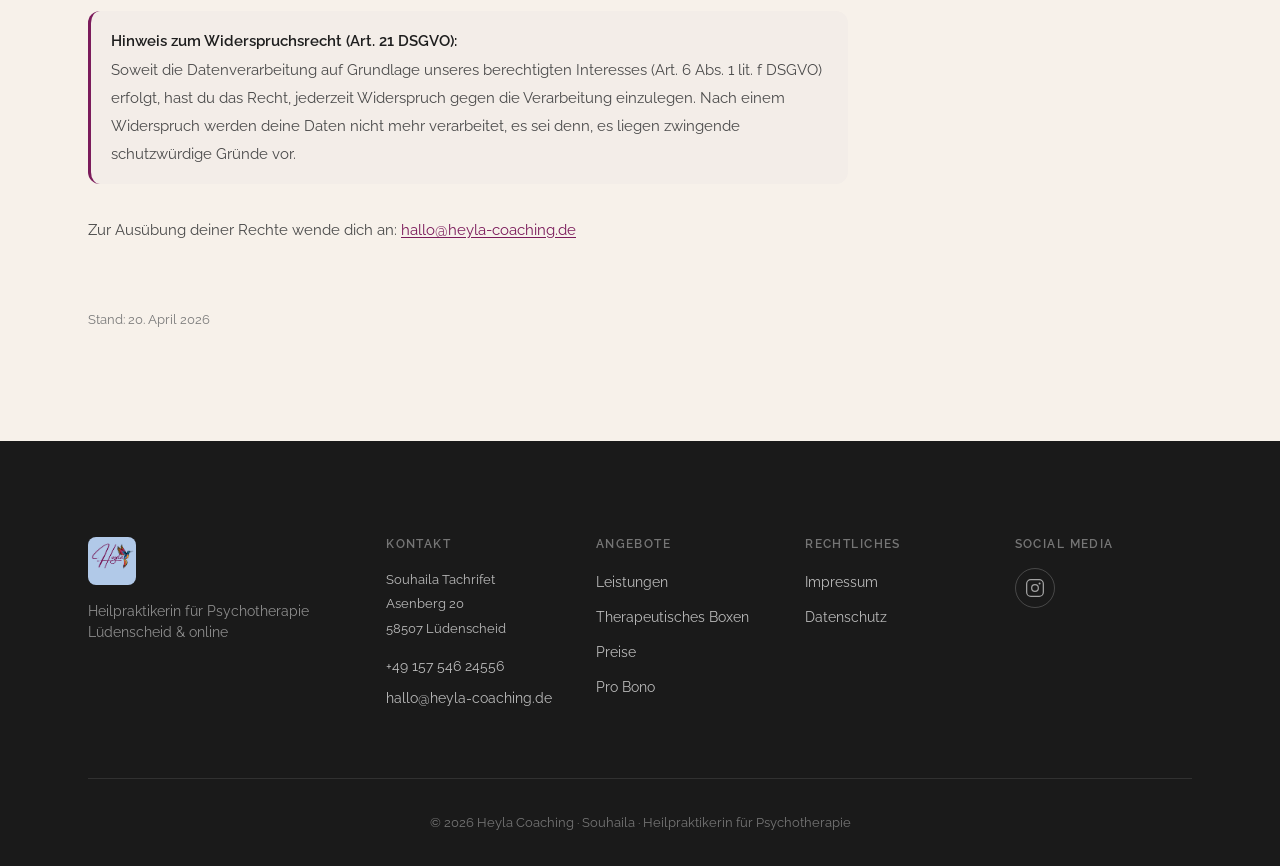
==== commit eb98c07d: "Revert "Website-Abschlussaudit: Fehler + DSGVO + CSS-Cleanup" This reverts commit c463ec1cabfc2ec304" ====
--- a/datenschutz.html
+++ b/datenschutz.html
@@ -183,7 +183,7 @@
           </p>
           <p>
             Die von dir an uns per Kontaktanfragen übersandten Daten verbleiben bei uns, bis du uns
-            zur Löschung aufforderst, deine Einwilligung zur Speicherung widerrufst oder der Zweck
+            zur Löschung auffforderst, deine Einwilligung zur Speicherung widerrufst oder der Zweck
             für die Datenspeicherung entfällt. Zwingende gesetzliche Bestimmungen, insbesondere
             gesetzliche Aufbewahrungsfristen, bleiben unberührt.
           </p>
@@ -239,30 +239,6 @@
             <a href="https://bunny.net/privacy" target="_blank" rel="noopener noreferrer">
               bunny.net/privacy
             </a>.
-          </p>
-
-          <h3>Instagram (externe Links)</h3>
-          <p>
-            Diese Website enthält Links zum Instagram-Profil von Heyla Coaching.
-            Instagram wird betrieben von Meta Platforms Ireland Ltd., 4 Grand Canal Square,
-            Dublin 2, Irland. Beim Klick auf einen Instagram-Link erscheint zunächst
-            ein Hinweisfenster, das dich über den Wechsel zu Instagram informiert.
-            Erst nach deiner Bestätigung wirst du zu Instagram weitergeleitet.
-          </p>
-          <p>
-            Wenn du Instagram besuchst, können Daten (u. a. deine IP-Adresse) an
-            Meta Platforms übertragen und verarbeitet werden, auch in den USA.
-            Diese Verarbeitung liegt außerhalb unserer Kontrolle und erfolgt
-            ausschließlich nach den Datenschutzbestimmungen von Meta.
-            Weitere Informationen findest du in der Datenschutzerklärung von Instagram:
-            <a href="https://privacycenter.instagram.com/policy" target="_blank" rel="noopener noreferrer">
-              privacycenter.instagram.com/policy
-            </a>.
-          </p>
-          <p>
-            Die Einbindung der Links erfolgt auf Grundlage unseres berechtigten Interesses
-            an einer Präsenz in sozialen Netzwerken (Art. 6 Abs. 1 lit. f DSGVO).
-            Du kannst die Weiterleitung jederzeit durch Klick auf „Abbrechen" verweigern.
           </p>
 
           <h2>6. Deine Rechte</h2>
--- a/style.css
+++ b/style.css
@@ -297,7 +297,7 @@
   color: var(--white) !important;
   padding: 0.5rem 1.25rem;
   border-radius: 4px;
-  min-height: 44px;
+  min-height: 40px;
   display: inline-flex;
   align-items: center;
   transition: background var(--transition), transform var(--transition);
@@ -911,8 +911,8 @@
   display: flex;
   align-items: center;
   justify-content: center;
-  width: 44px;
-  height: 44px;
+  width: 40px;
+  height: 40px;
   border-radius: 50%;
   border: 1px solid rgba(255, 255, 255, 0.2);
   color: rgba(255, 255, 255, 0.6);
@@ -1208,16 +1208,6 @@
     grid-template-columns: 1fr;
   }
 
-  /* Weltenwanderung Teaser: 1 Spalte */
-  .weltenwanderung-teaser {
-    grid-template-columns: 1fr;
-  }
-
-  .weltenwanderung-teaser__image-wrap {
-    aspect-ratio: 4 / 3;
-    min-height: unset;
-  }
-
   /* Hero-Hinweis zentrieren */
   .hero__hint {
     text-align: center;
@@ -2531,12 +2521,51 @@
   min-width: 140px;
 }
 
-/* ===== BARRIEREFREIHEIT: Bewegungsreduktion ===== */
-@media (prefers-reduced-motion: reduce) {
-  .hero::before,
-  .hero::after,
-  .hero .hero-orb3 {
-    animation: none;
-  }
-}
-
+/* ===== MOBILE OVERRIDES (nach späten CSS-Definitionen) ===== */
+@media (max-width: 768px) {
+  /* Hero: kein horizontaler Strich, vertikaler Strich bleibt */
+  .hero__tagline {
+    border-top: none;
+  }
+
+  /* Weltenwanderung Teaser: 1-Spalte */
+  .weltenwanderung-teaser {
+    grid-template-columns: 1fr;
+  }
+
+  .weltenwanderung-teaser__image-wrap {
+    aspect-ratio: 4 / 3;
+    min-height: unset;
+  }
+
+  /* Pro-Bono Zielgruppe: 3 Spalten → 1 Spalte */
+  .probono-who-grid {
+    grid-template-columns: 1fr;
+  }
+
+  /* Boxing Teaser: 1-Spalte, Bild (1. im DOM) erscheint oben */
+  .boxing-teaser {
+    grid-template-columns: 1fr;
+  }
+
+
+  /* Ich-sehe: 1-Spalte, Foto oben */
+  .ich-sehe__inner {
+    grid-template-columns: 1fr;
+  }
+
+  .ich-sehe__visual {
+    order: -1;
+  }
+
+  .ich-sehe__content .btn {
+    align-self: stretch;
+    text-align: center;
+  }
+
+  /* Boxing Danach: 1-Spalte, Bild oben (Bild ist erstes Kind im DOM) */
+  .boxing-after-inner {
+    grid-template-columns: 1fr;
+    gap: var(--space-md);
+  }
+}
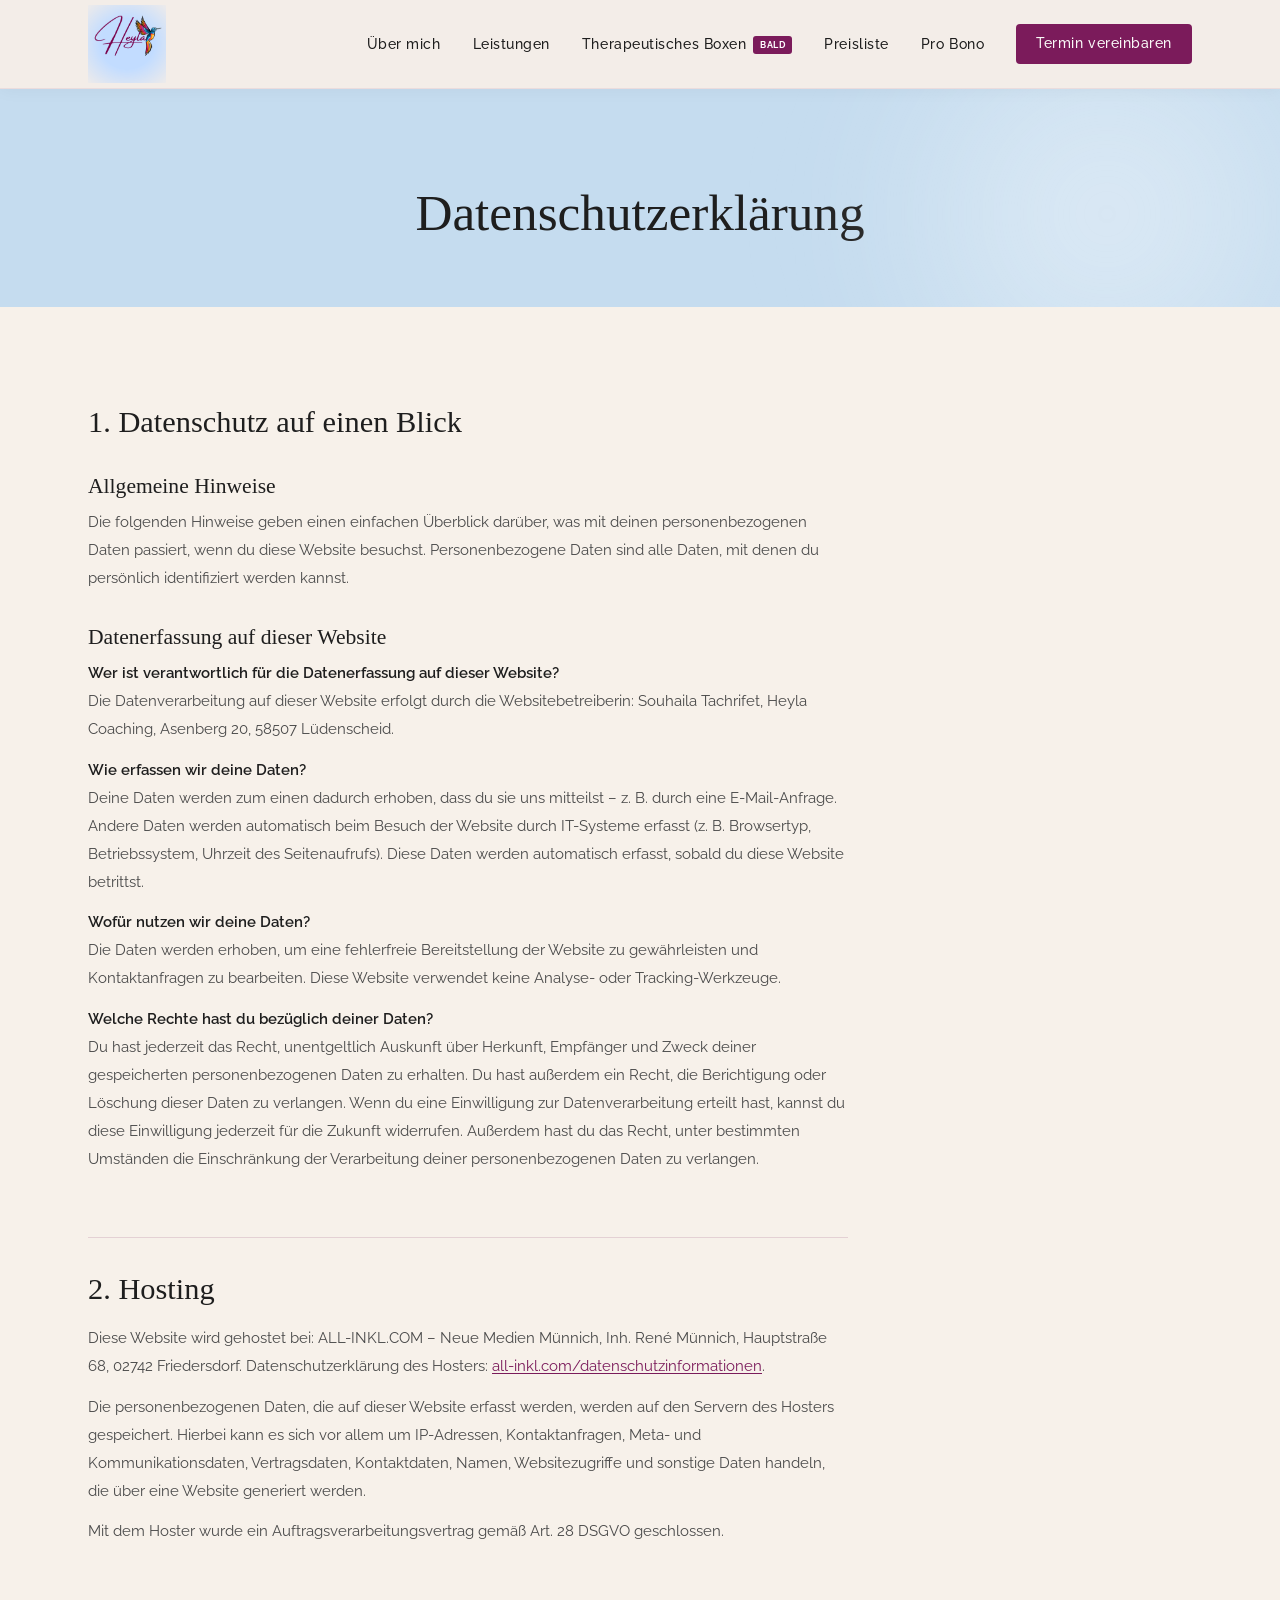
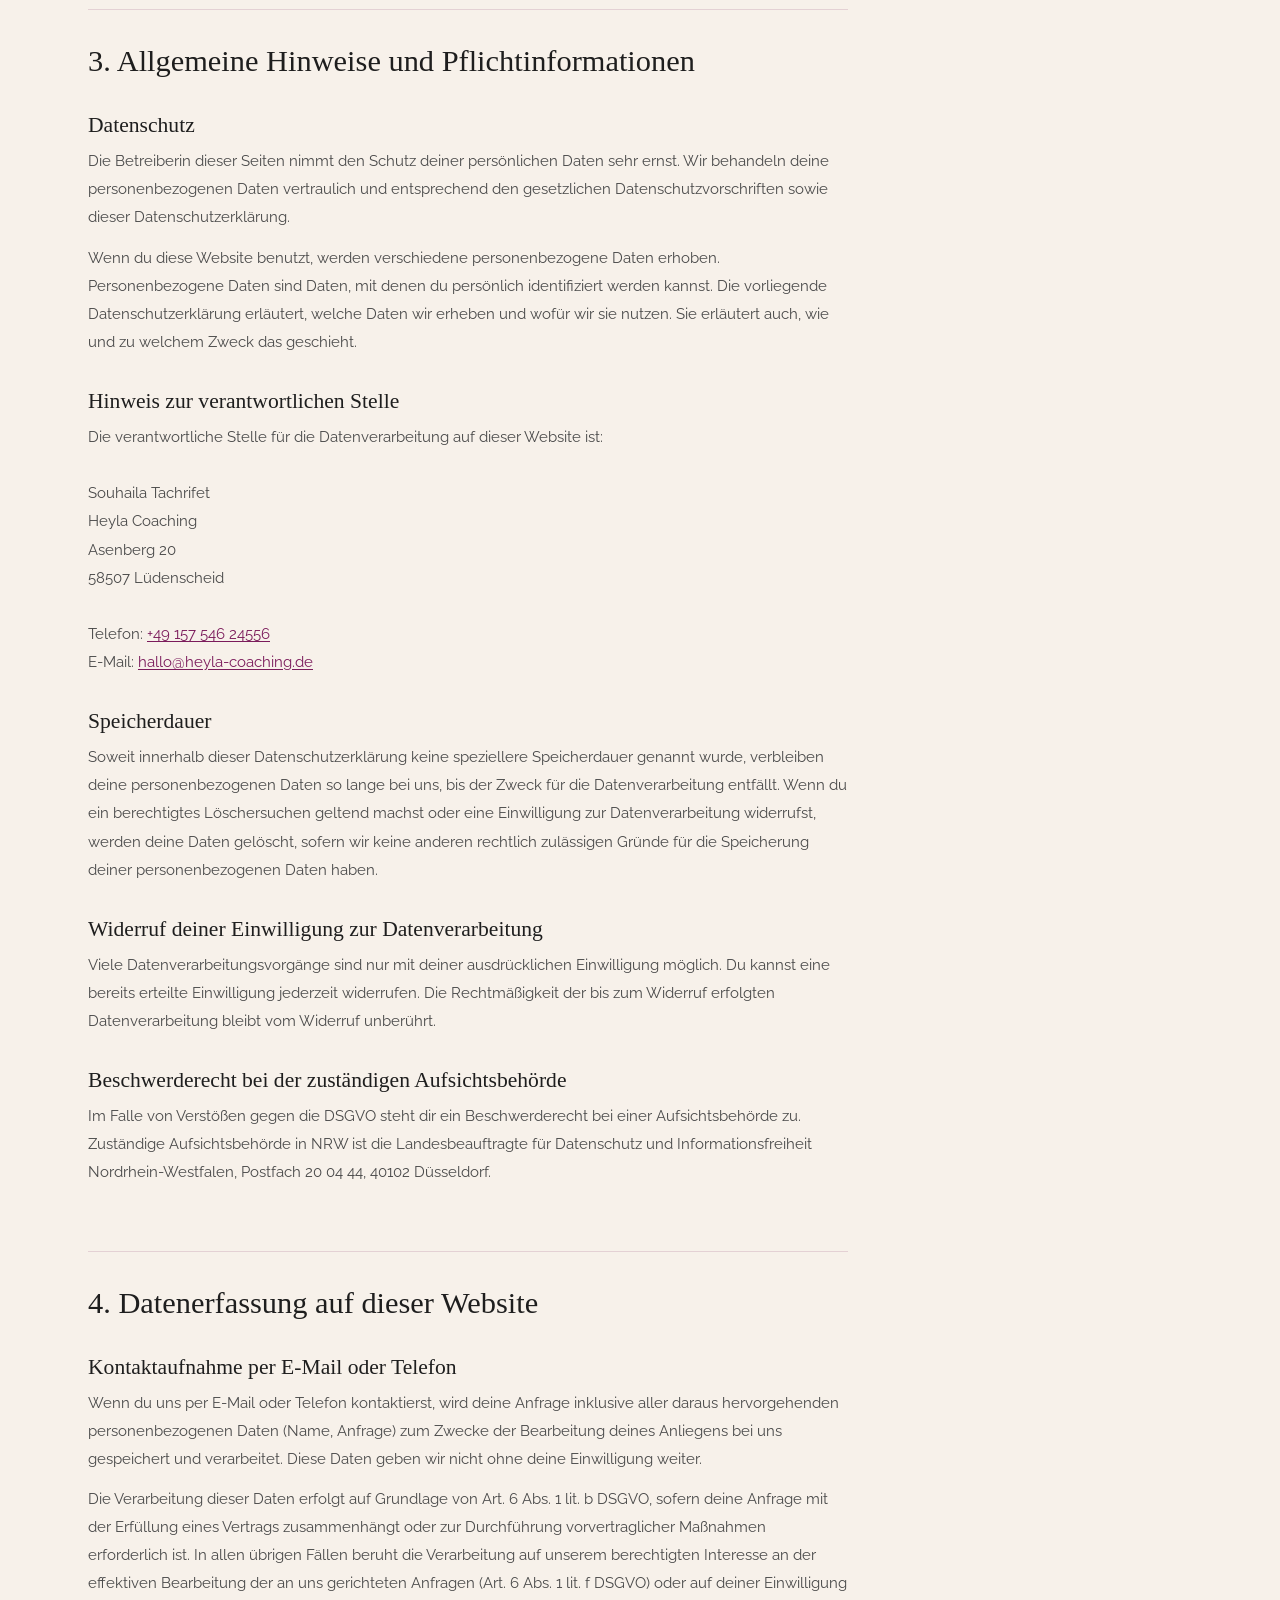
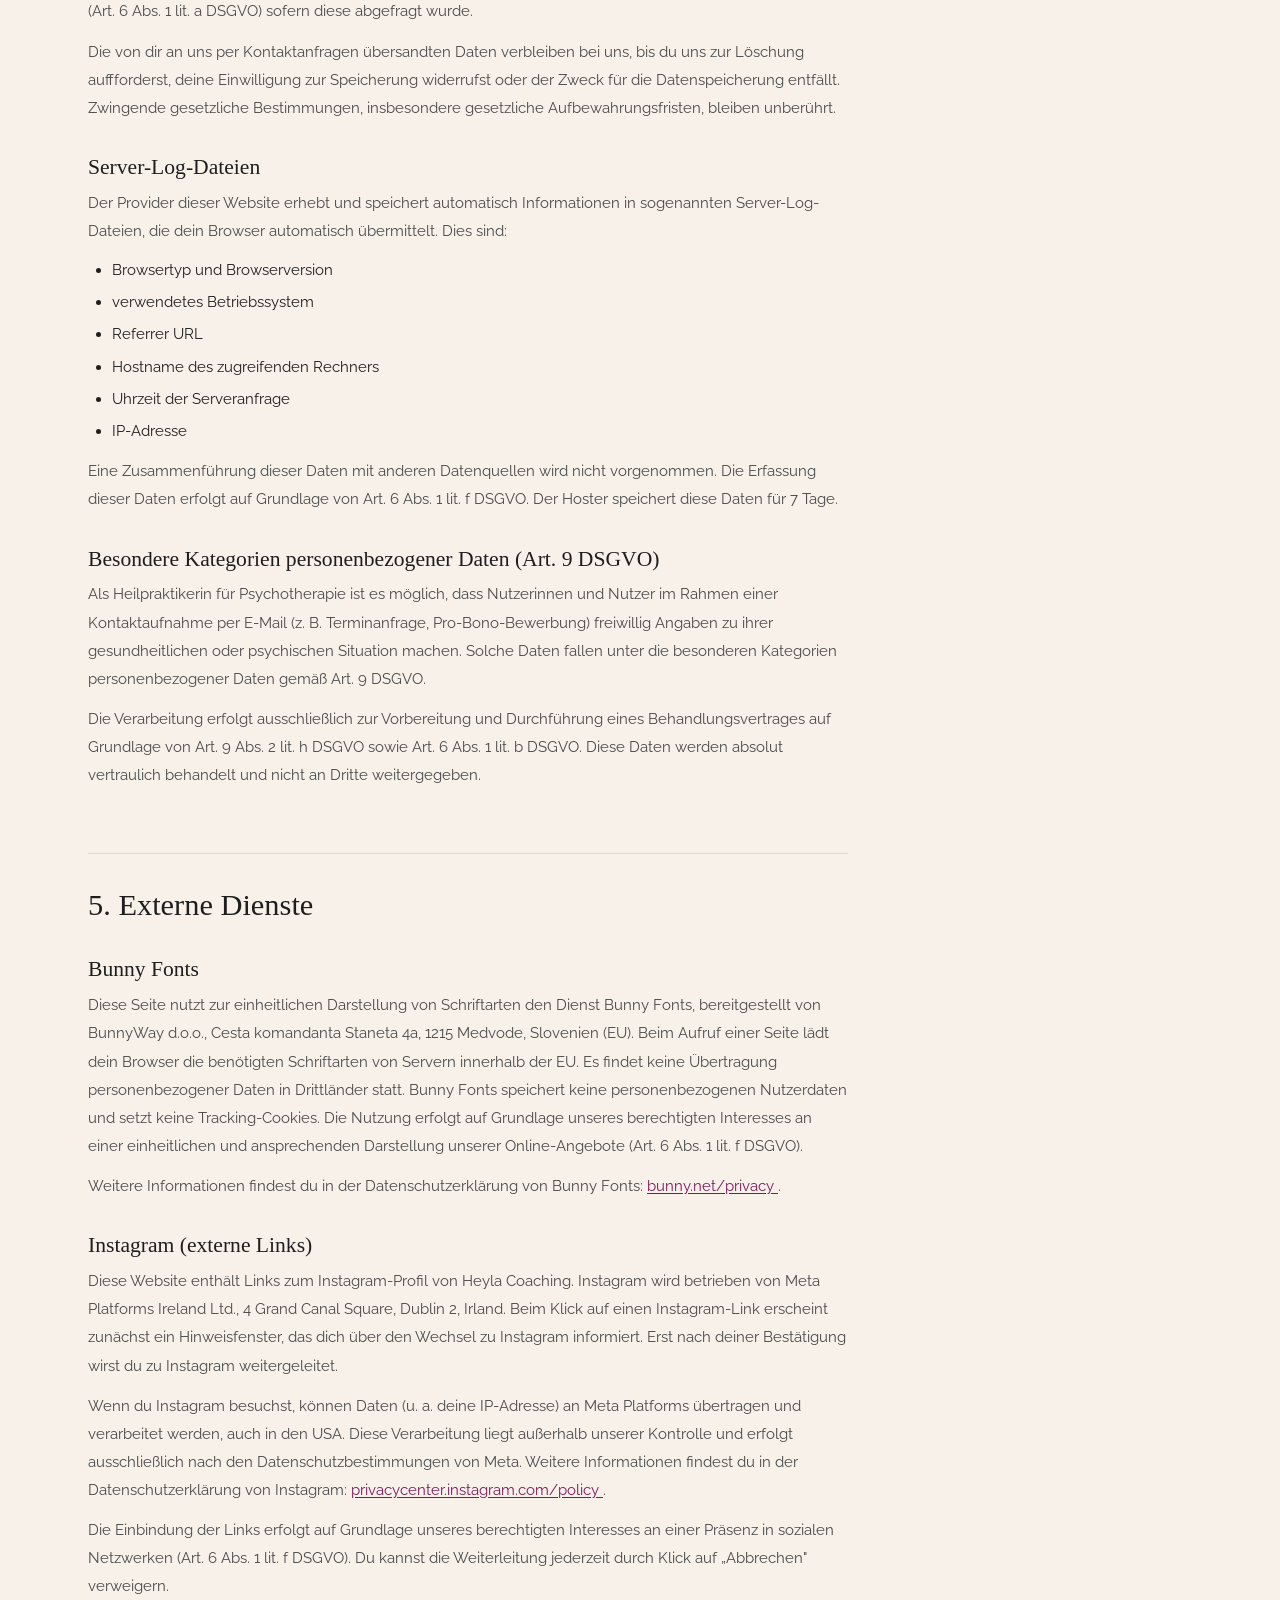
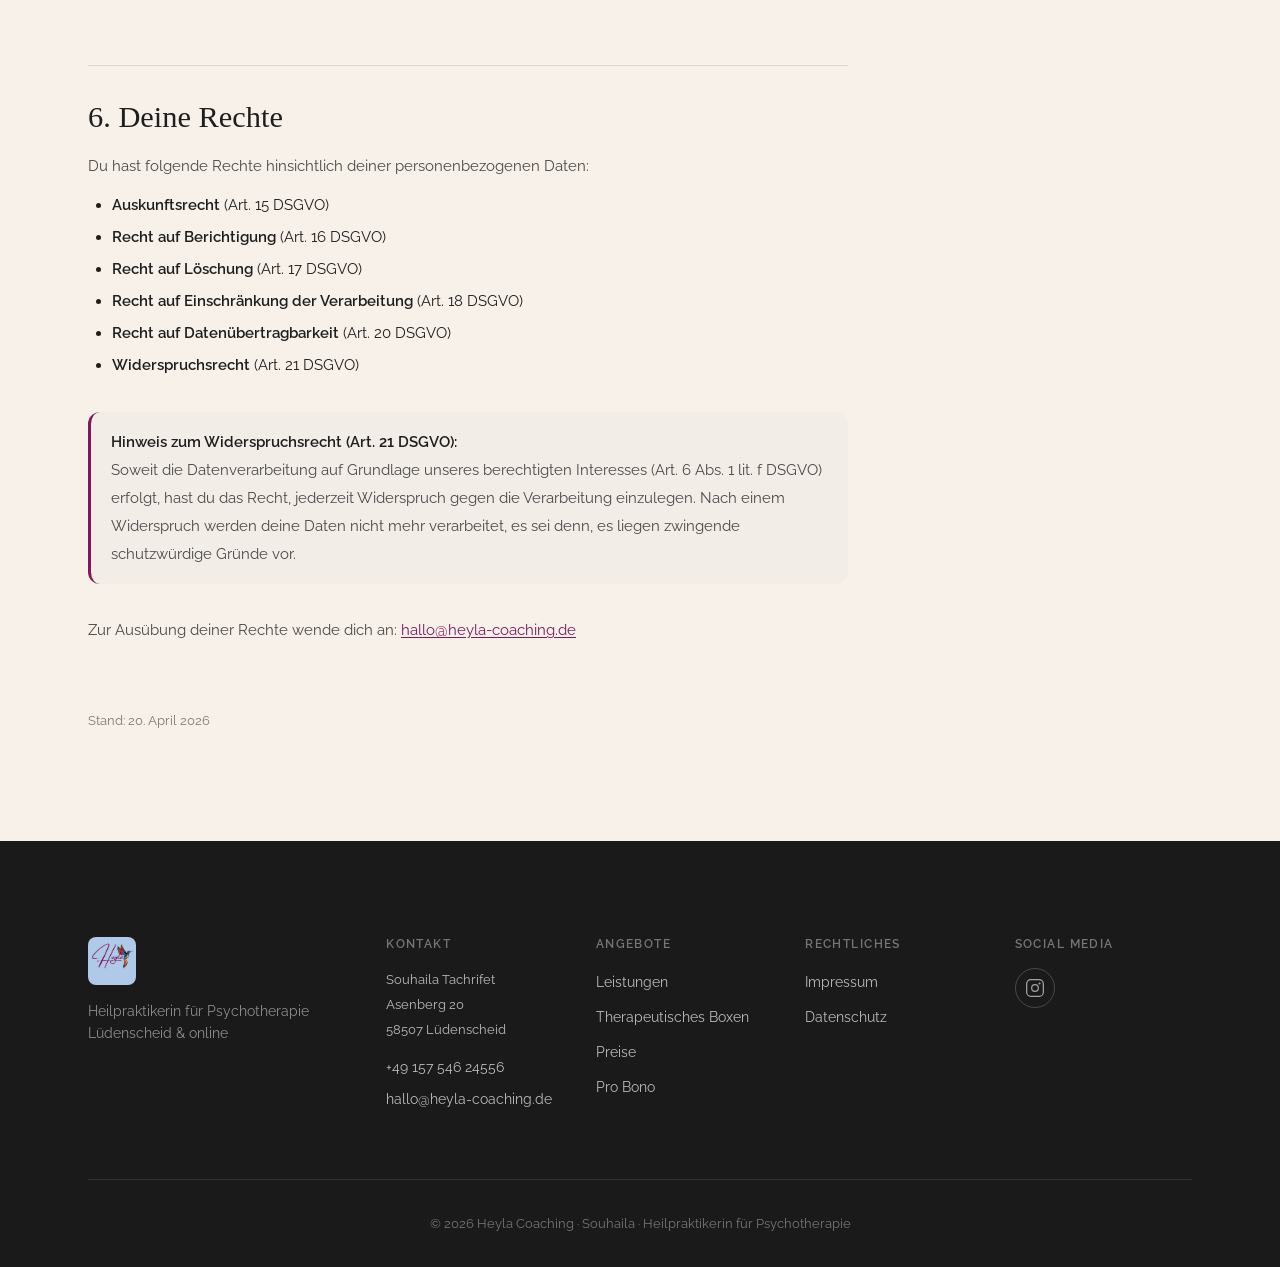
==== commit 1381848a: "DSGVO: Instagram-Abschnitt in Datenschutzerklärung ergänzt Co-Authored-By: Claude Sonnet 4.6 <norepl" ====
--- a/datenschutz.html
+++ b/datenschutz.html
@@ -241,6 +241,30 @@
             </a>.
           </p>
 
+          <h3>Instagram (externe Links)</h3>
+          <p>
+            Diese Website enthält Links zum Instagram-Profil von Heyla Coaching.
+            Instagram wird betrieben von Meta Platforms Ireland Ltd., 4 Grand Canal Square,
+            Dublin 2, Irland. Beim Klick auf einen Instagram-Link erscheint zunächst
+            ein Hinweisfenster, das dich über den Wechsel zu Instagram informiert.
+            Erst nach deiner Bestätigung wirst du zu Instagram weitergeleitet.
+          </p>
+          <p>
+            Wenn du Instagram besuchst, können Daten (u. a. deine IP-Adresse) an
+            Meta Platforms übertragen und verarbeitet werden, auch in den USA.
+            Diese Verarbeitung liegt außerhalb unserer Kontrolle und erfolgt
+            ausschließlich nach den Datenschutzbestimmungen von Meta.
+            Weitere Informationen findest du in der Datenschutzerklärung von Instagram:
+            <a href="https://privacycenter.instagram.com/policy" target="_blank" rel="noopener noreferrer">
+              privacycenter.instagram.com/policy
+            </a>.
+          </p>
+          <p>
+            Die Einbindung der Links erfolgt auf Grundlage unseres berechtigten Interesses
+            an einer Präsenz in sozialen Netzwerken (Art. 6 Abs. 1 lit. f DSGVO).
+            Du kannst die Weiterleitung jederzeit durch Klick auf „Abbrechen" verweigern.
+          </p>
+
           <h2>6. Deine Rechte</h2>
           <p>Du hast folgende Rechte hinsichtlich deiner personenbezogenen Daten:</p>
           <ul>
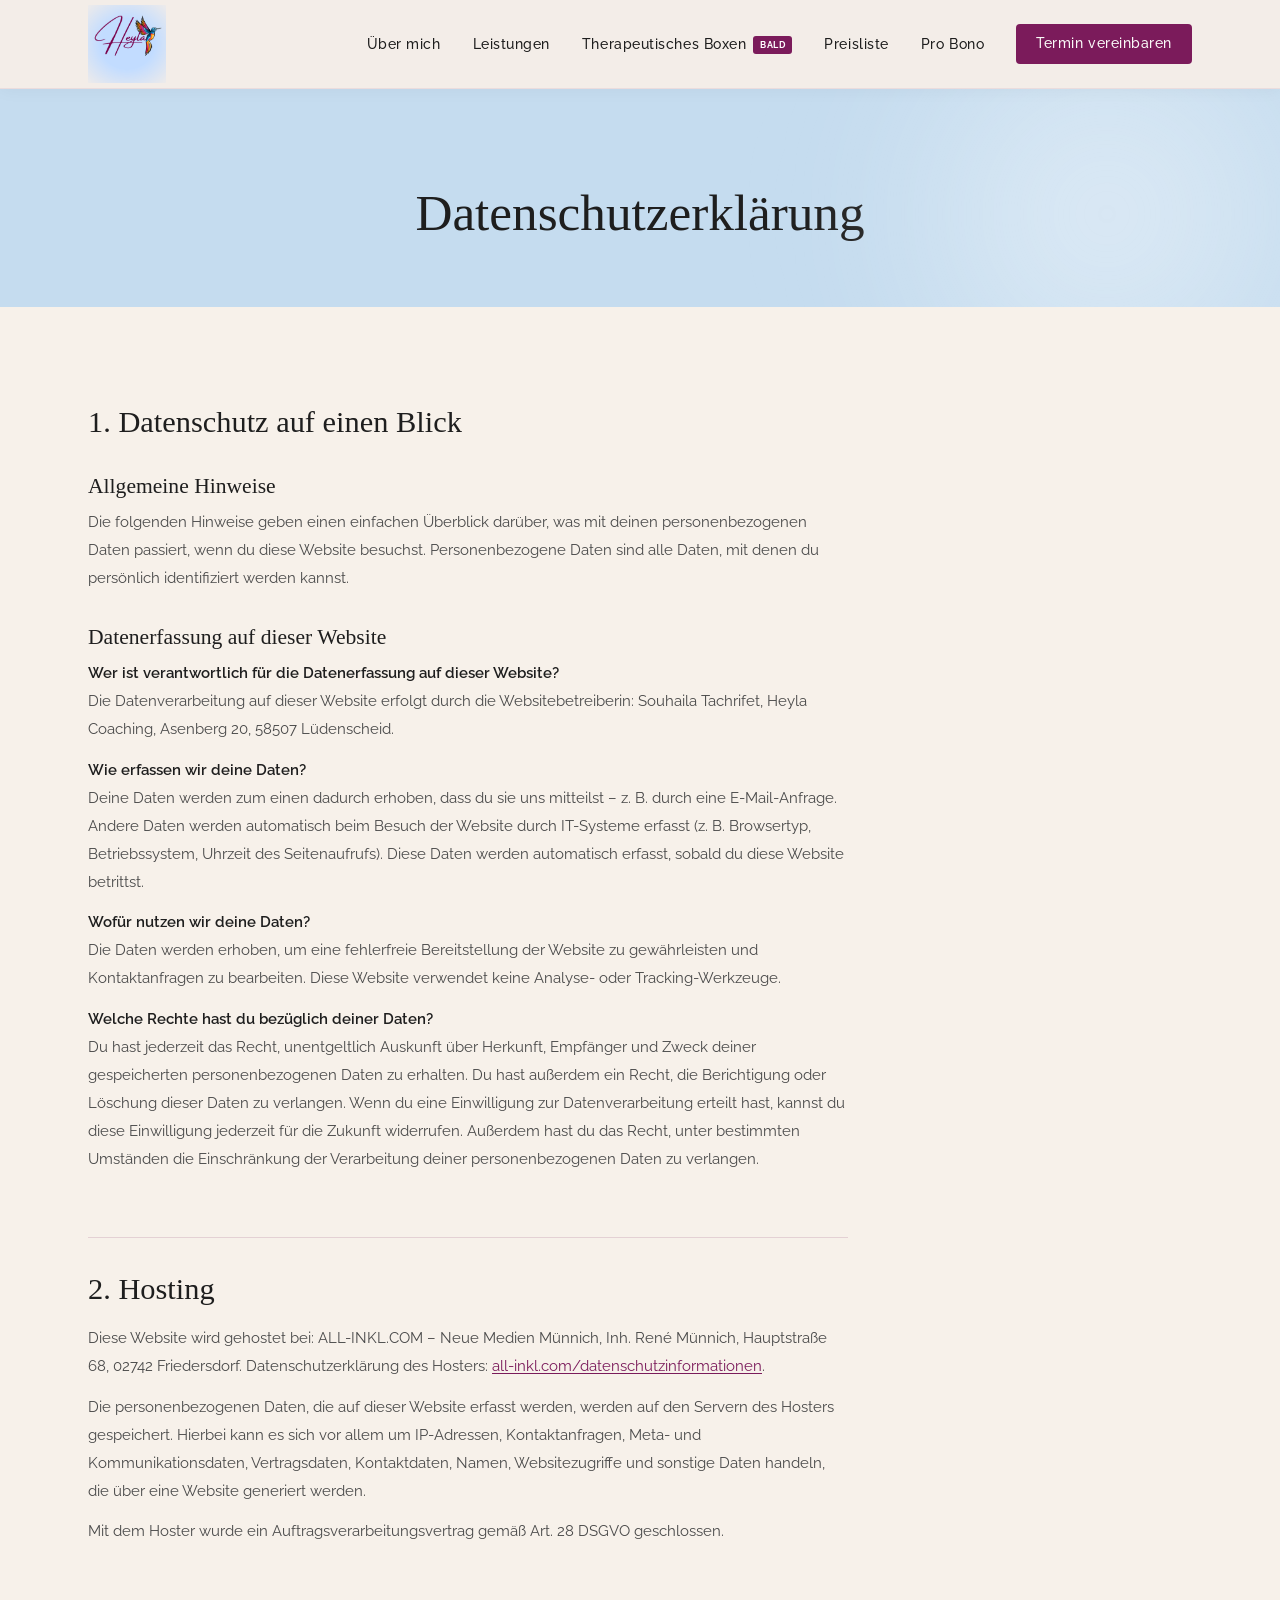
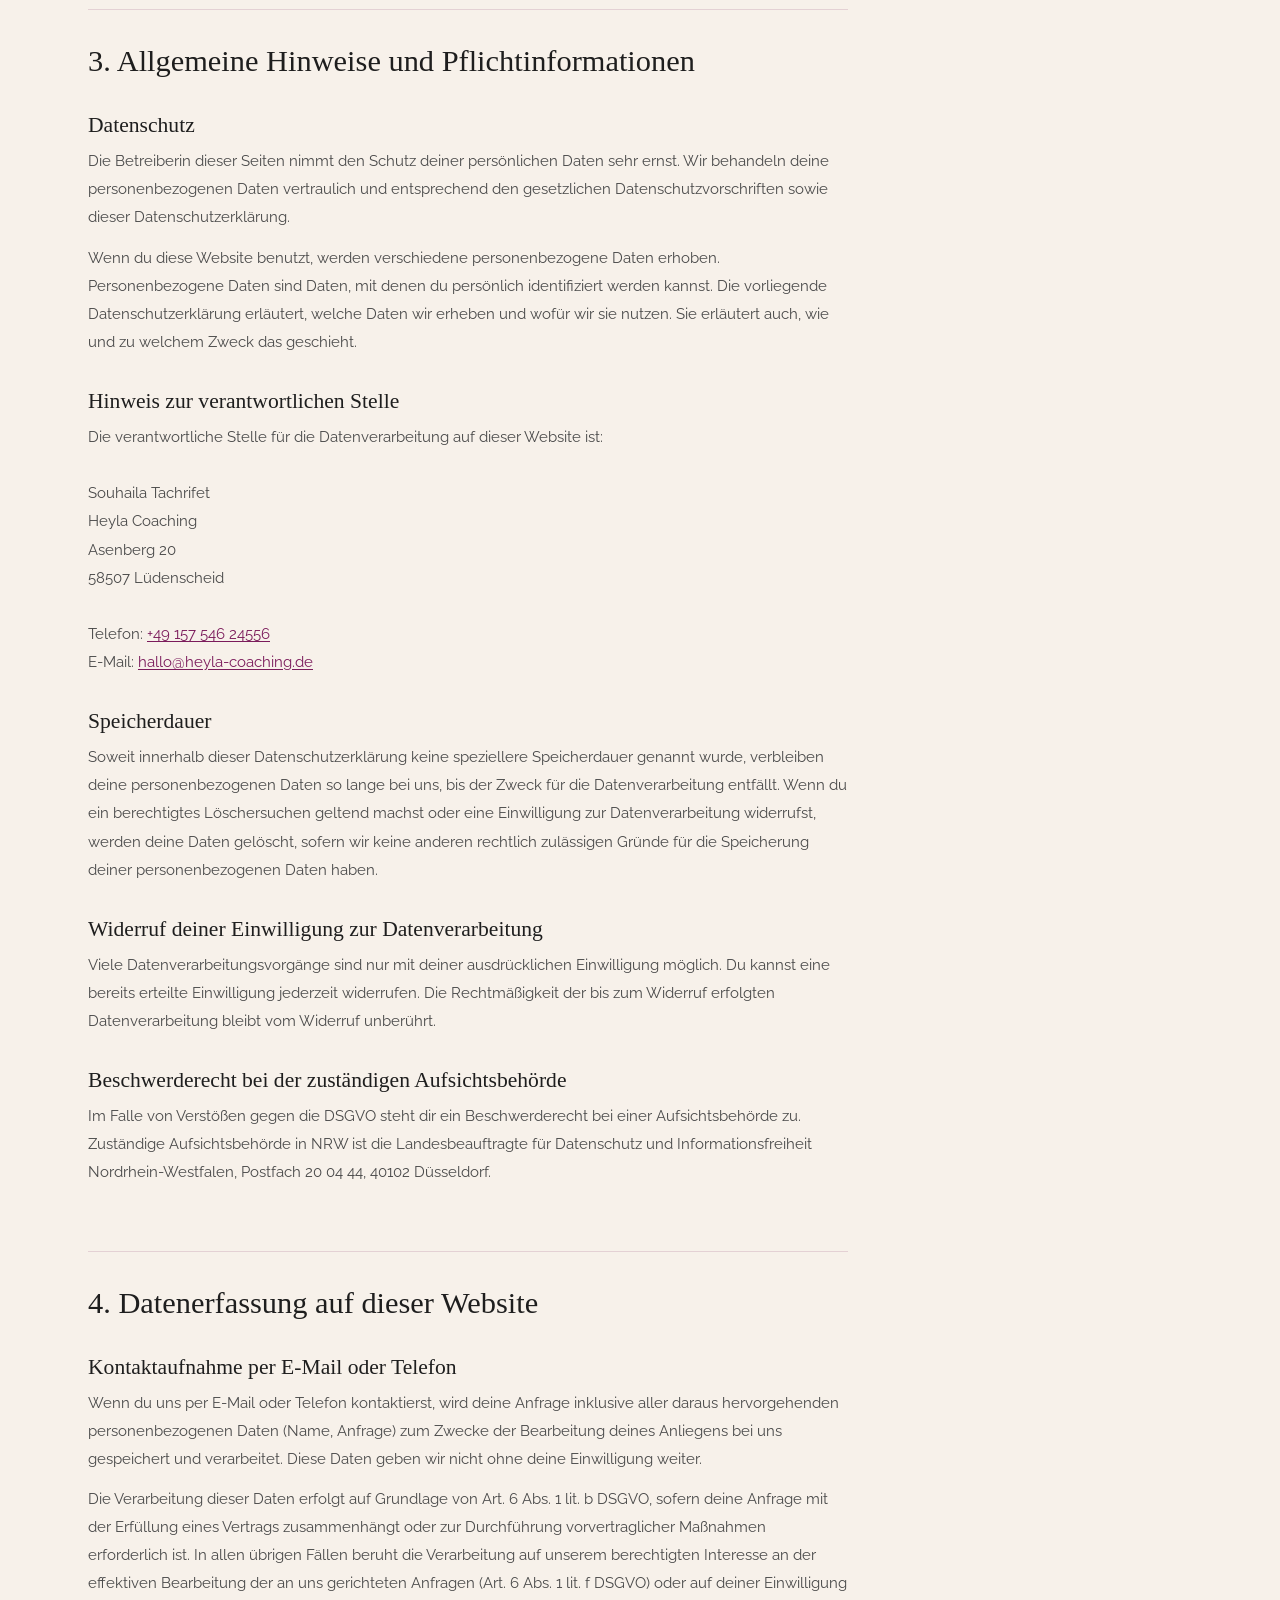
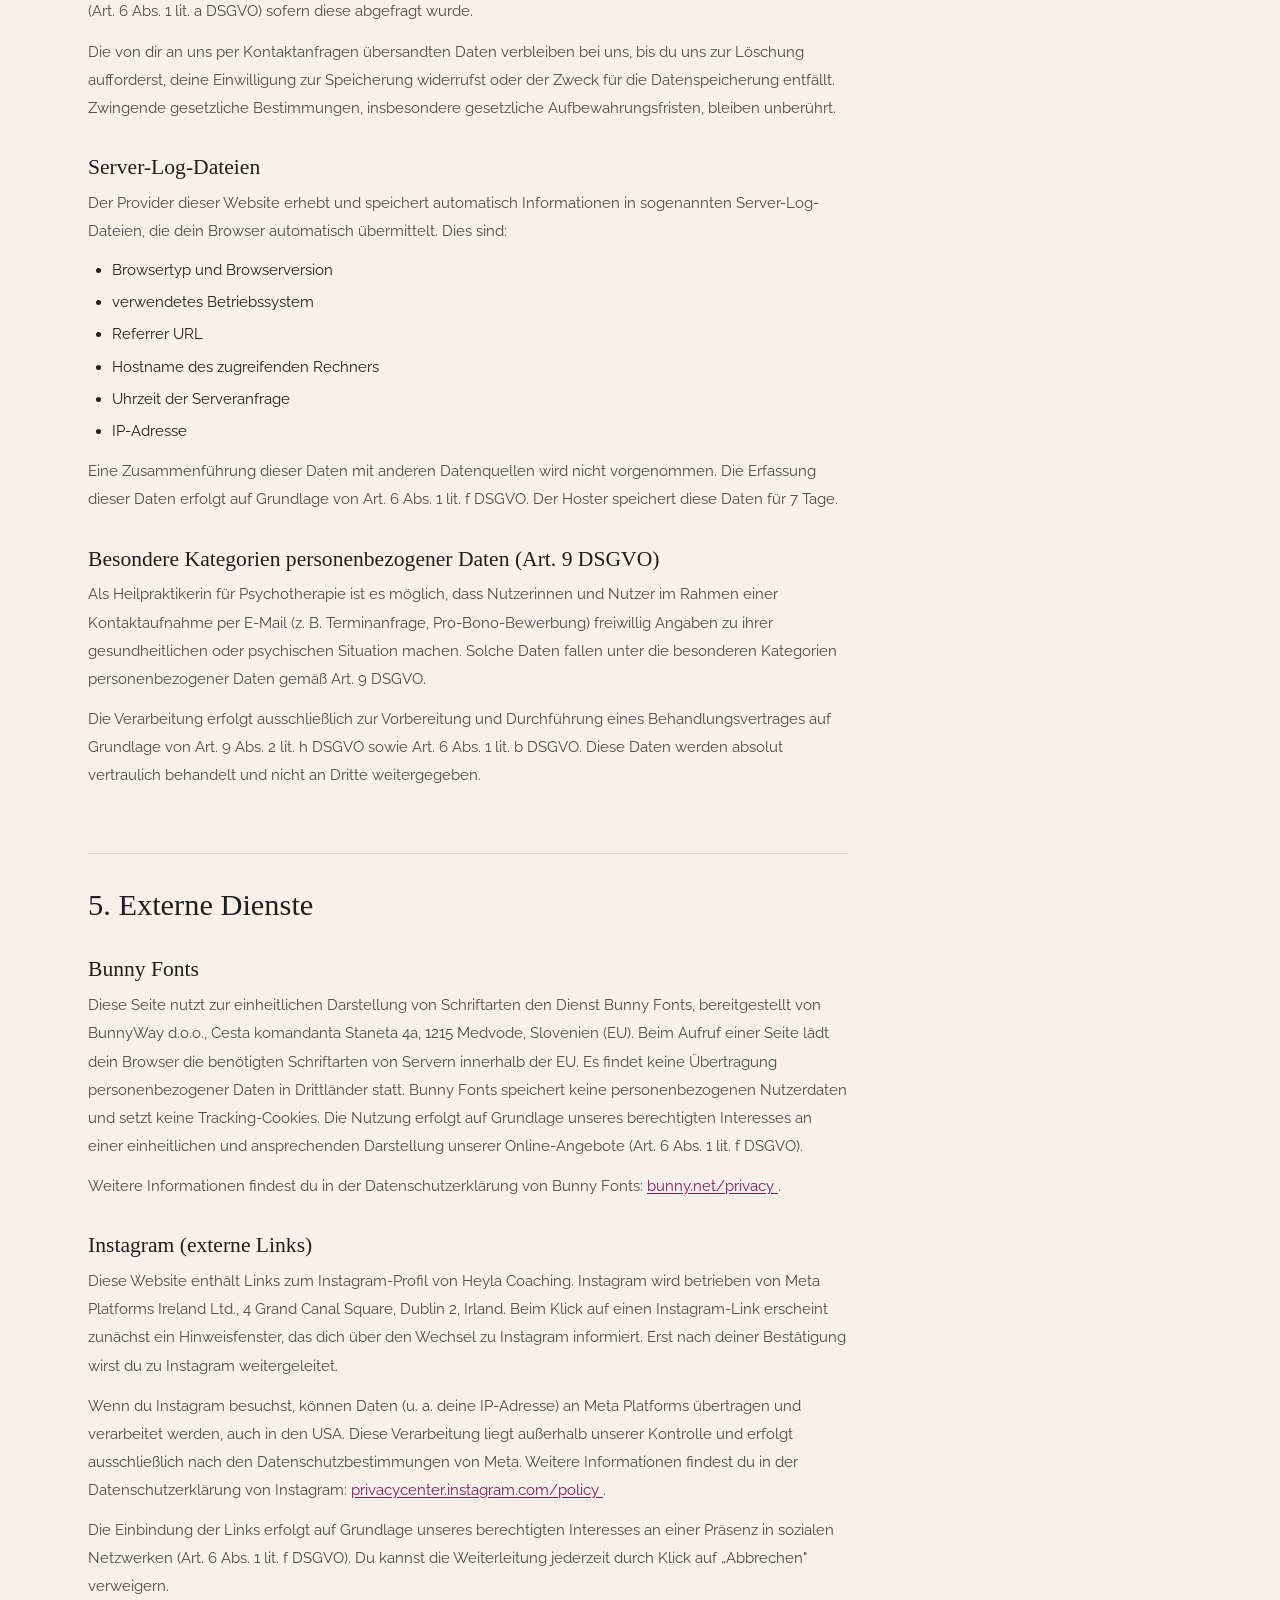
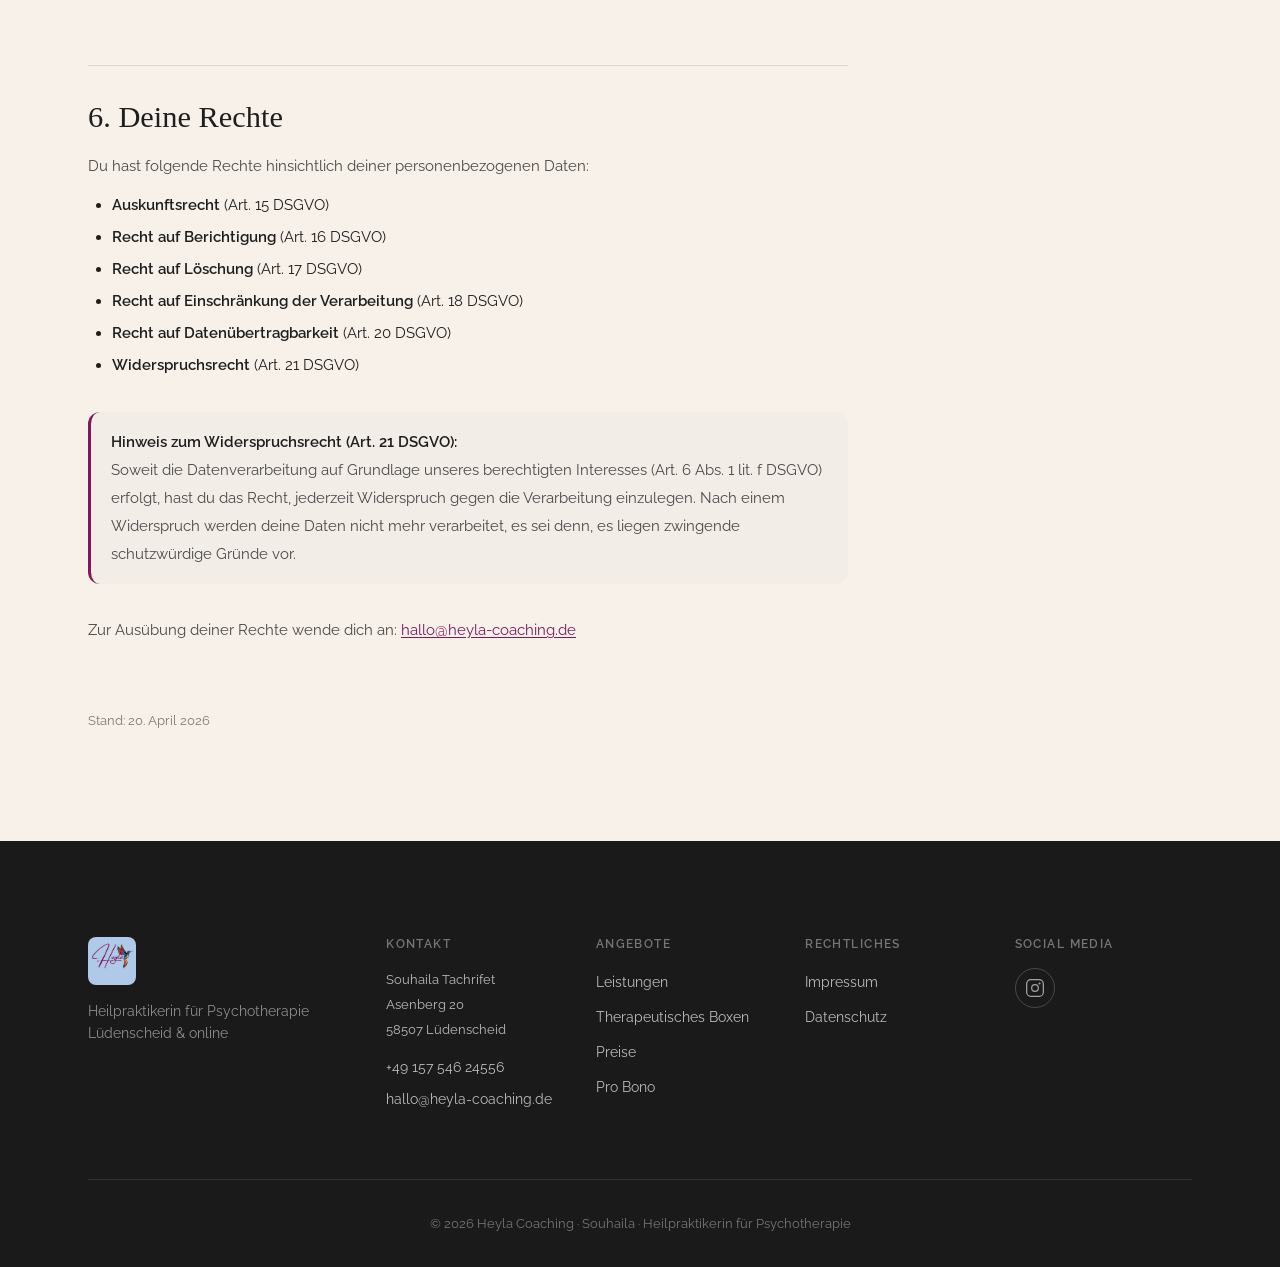
==== commit e5dccb77: "Bugfixes: Bildname-Tippfehler, Datenschutz-Typo, Burger Escape-Taste - Bilddatei umbenannt: Thearpeu" ====
--- a/datenschutz.html
+++ b/datenschutz.html
@@ -183,7 +183,7 @@
           </p>
           <p>
             Die von dir an uns per Kontaktanfragen übersandten Daten verbleiben bei uns, bis du uns
-            zur Löschung auffforderst, deine Einwilligung zur Speicherung widerrufst oder der Zweck
+            zur Löschung aufforderst, deine Einwilligung zur Speicherung widerrufst oder der Zweck
             für die Datenspeicherung entfällt. Zwingende gesetzliche Bestimmungen, insbesondere
             gesetzliche Aufbewahrungsfristen, bleiben unberührt.
           </p>
